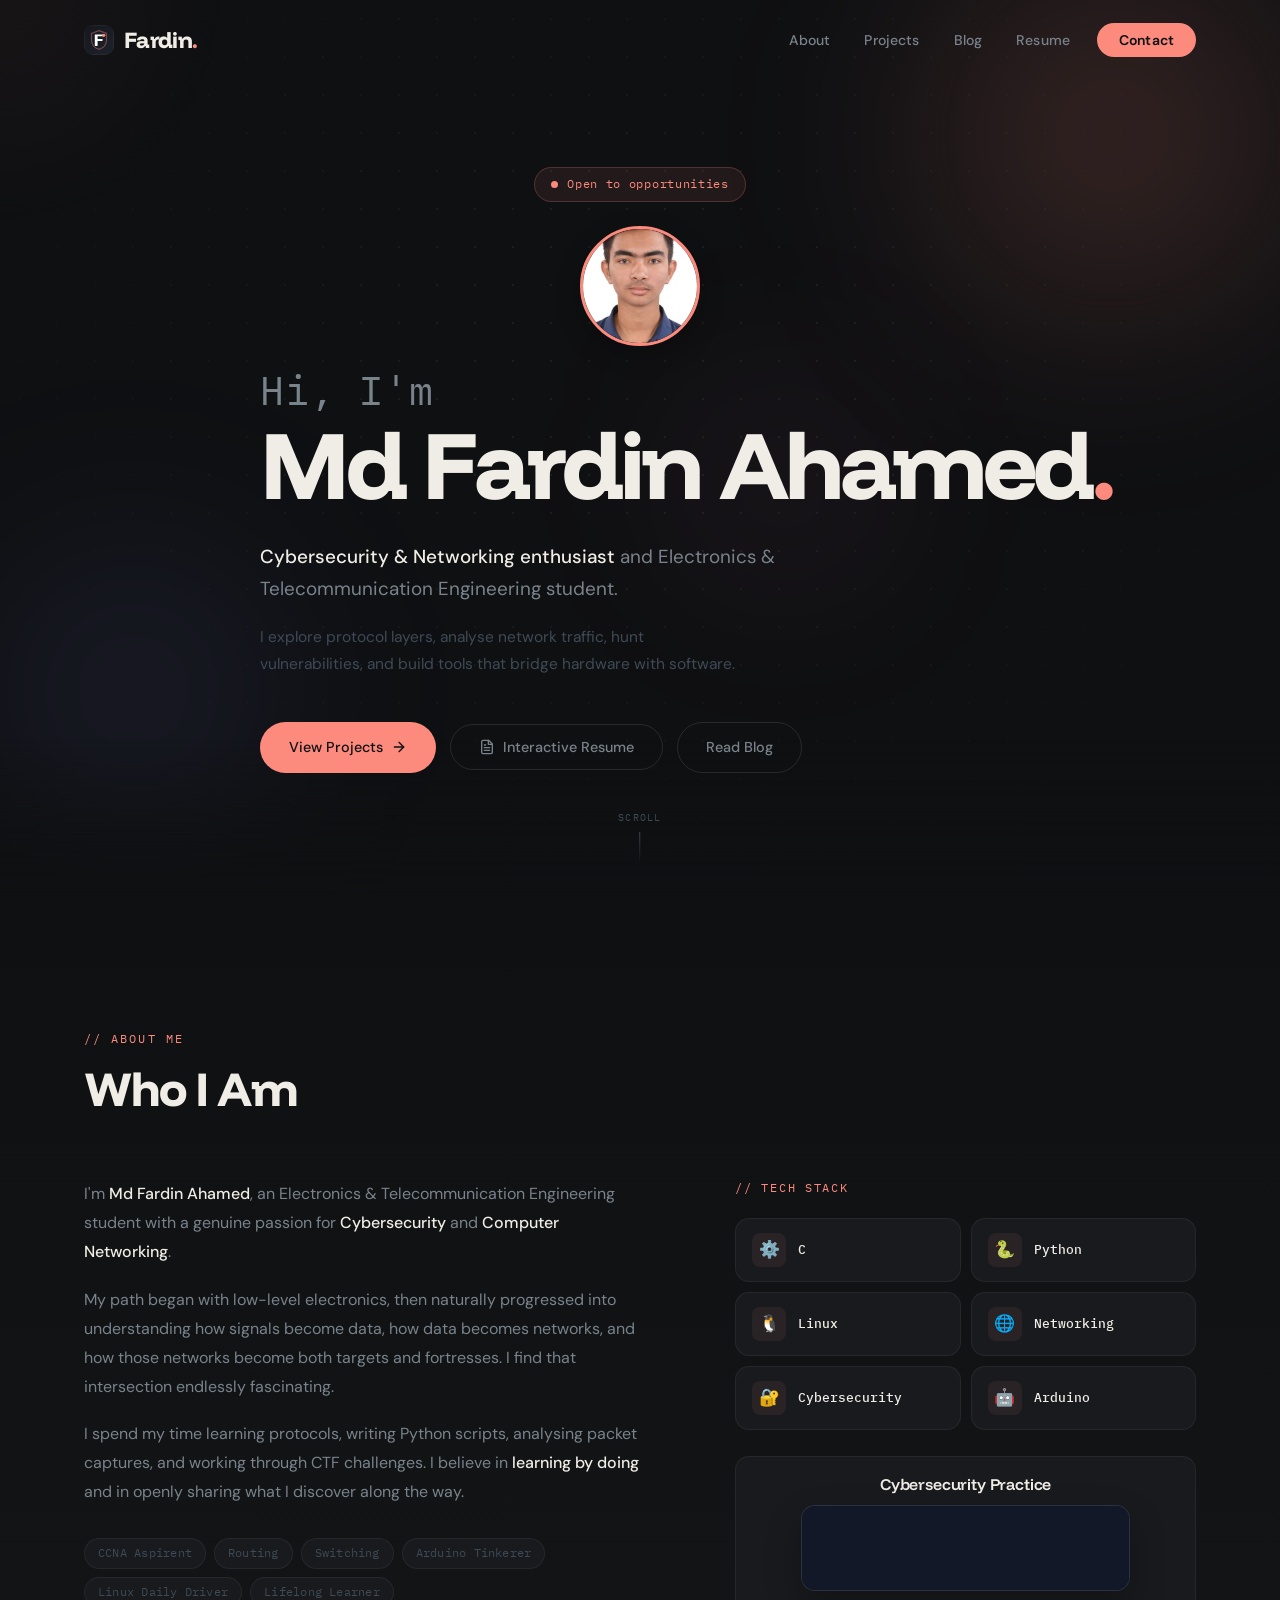
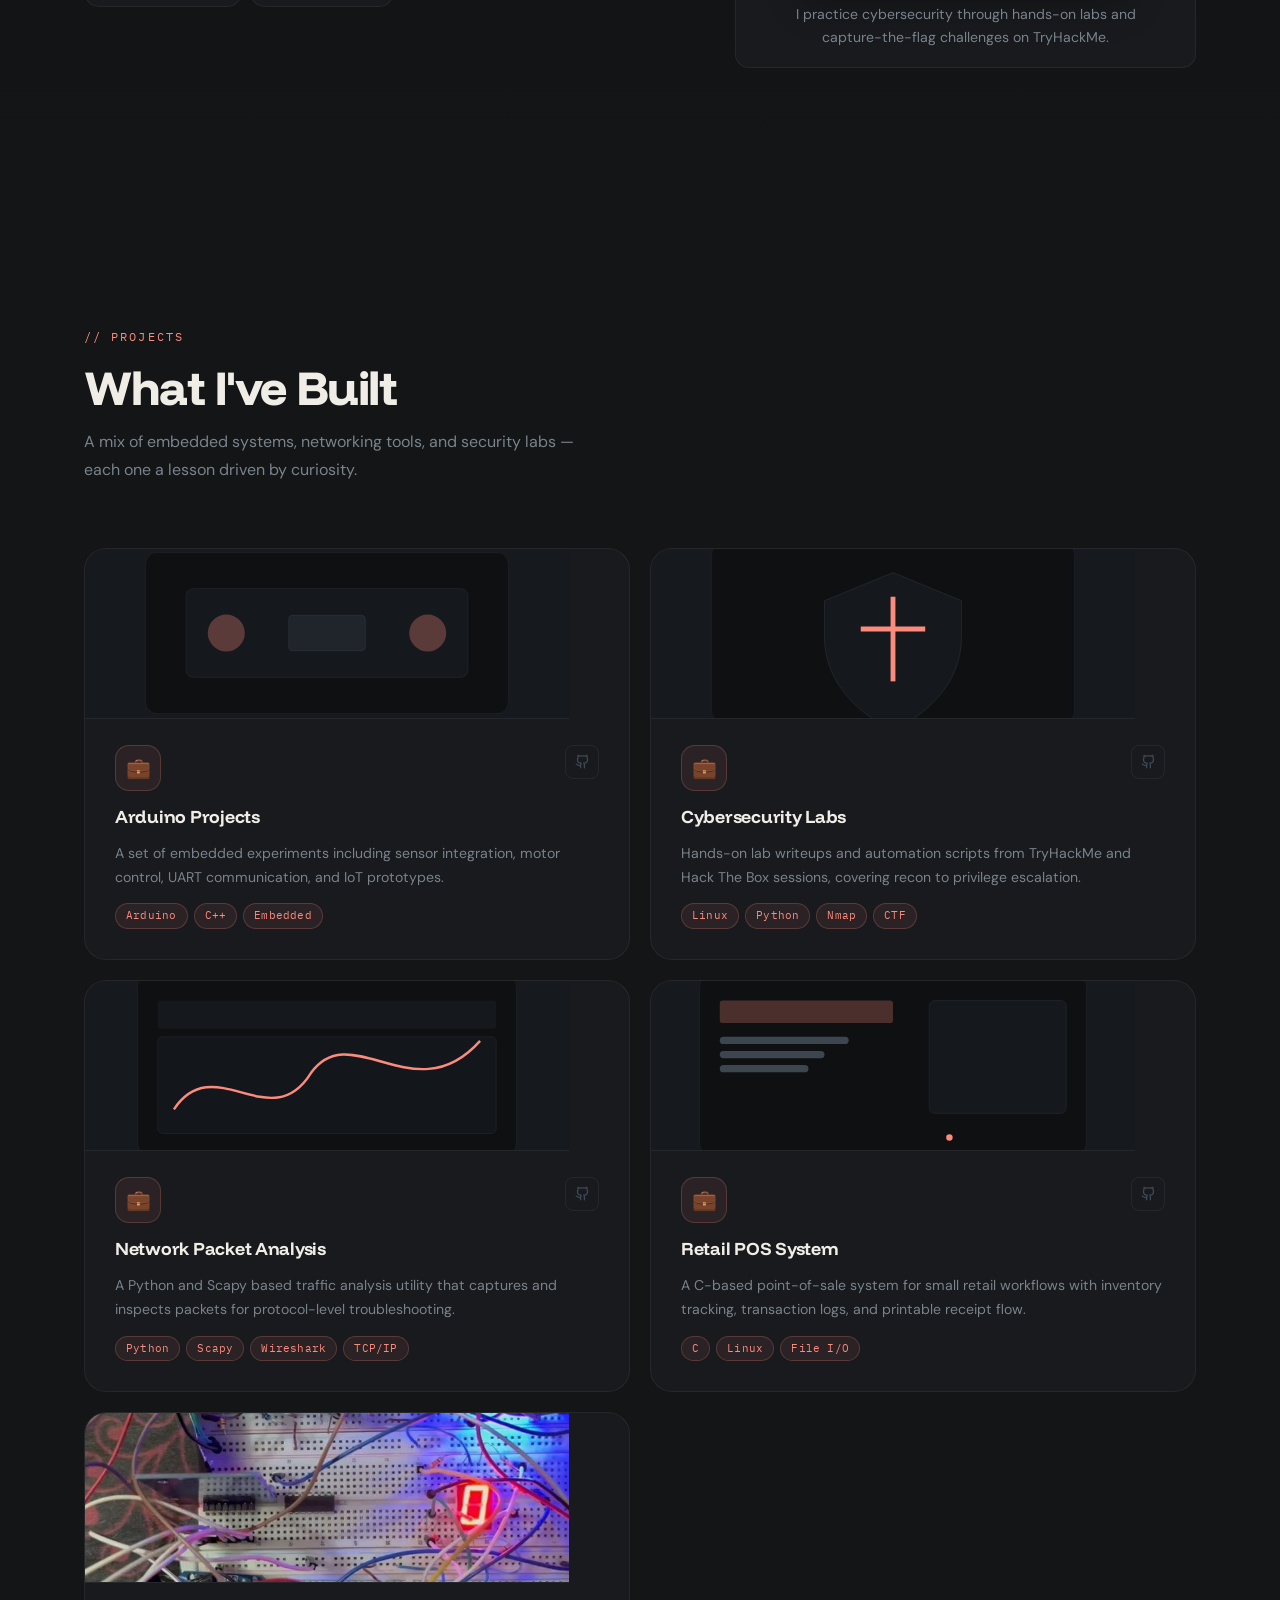
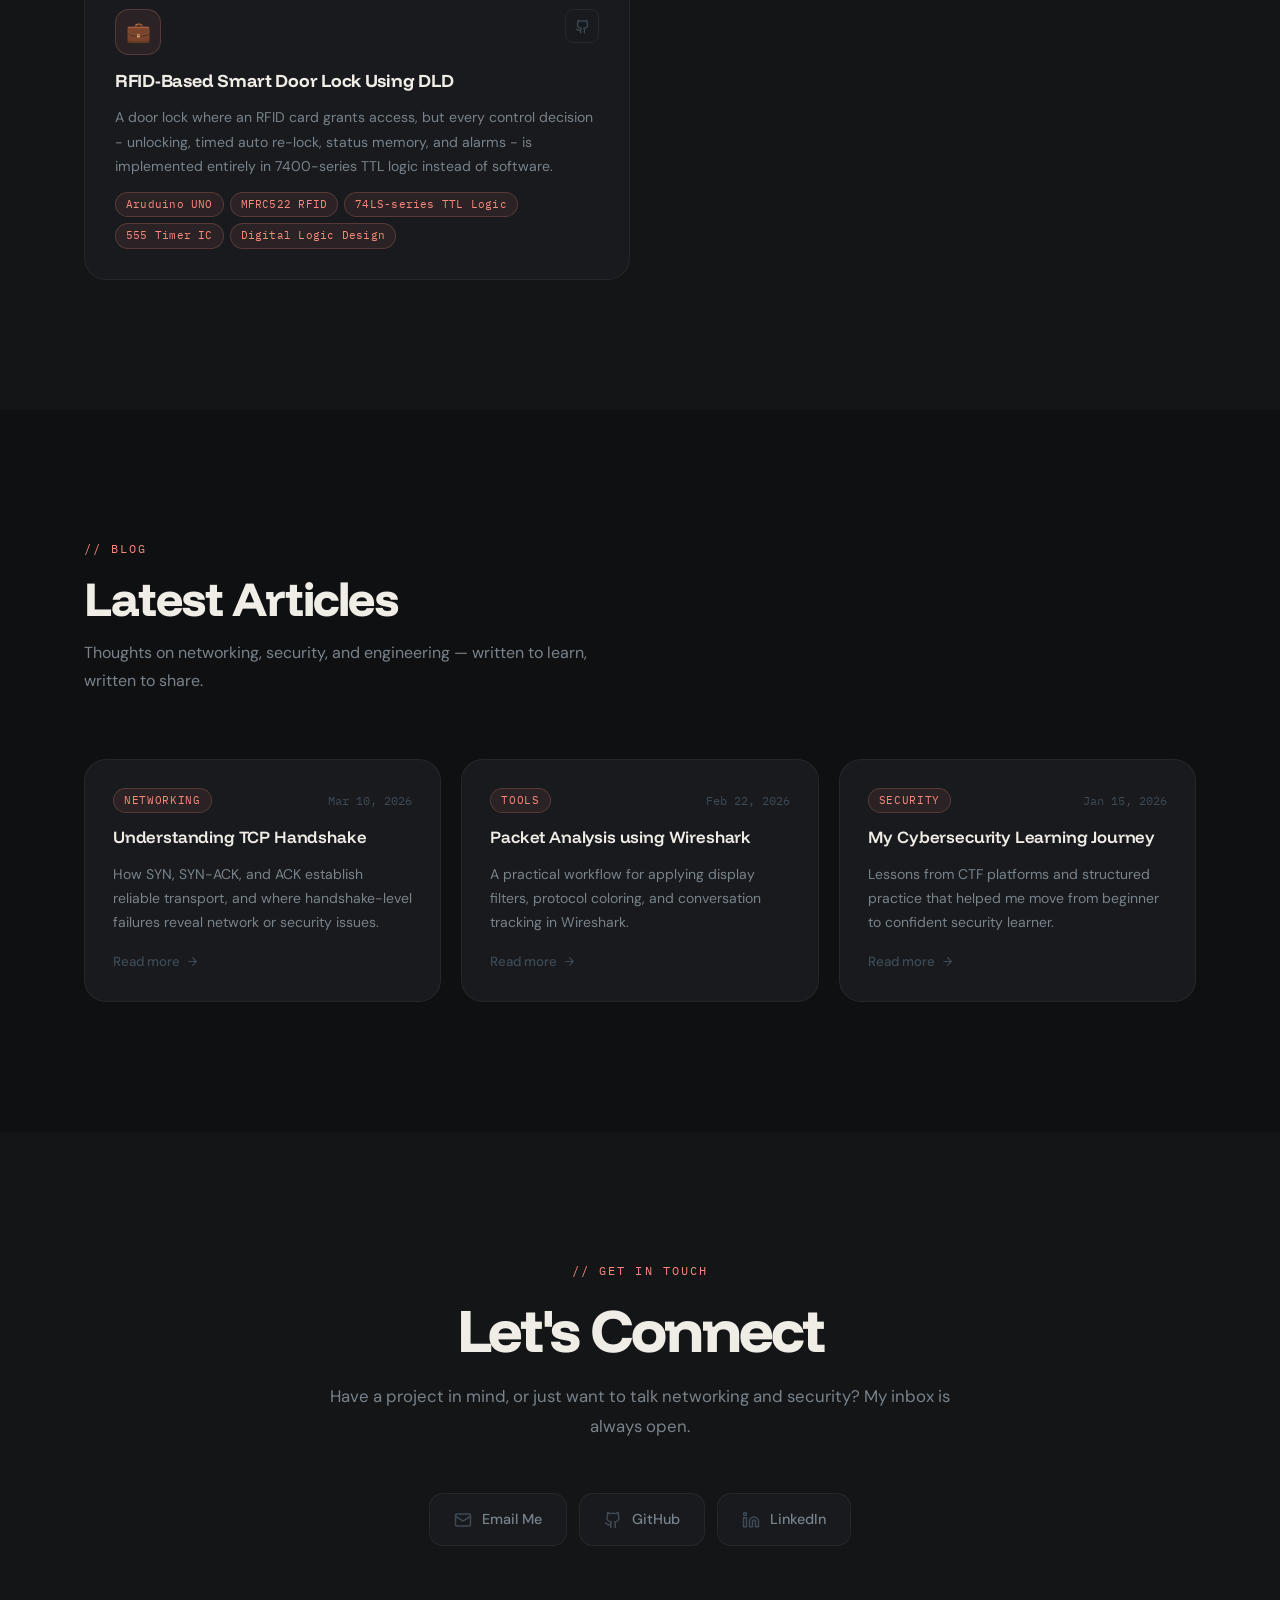
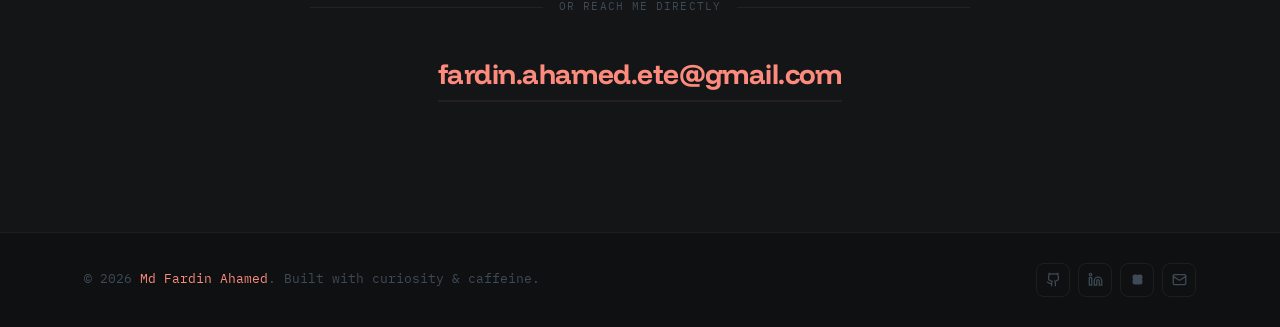
==== index.html @ e2a1d696 "fix: append CDN asset cache-busting query parameter to normalized project image URLs" ====
<!DOCTYPE html>
<html lang="en">
<head>
  <meta charset="UTF-8" />
  <meta name="viewport" content="width=device-width, initial-scale=1.0" />
  <meta name="description" content="Md Fardin Ahamed — Cybersecurity and Networking enthusiast, Electronics and Telecommunication Engineering student, and builder of practical security and networking projects." />
  <meta name="theme-color" content="#0f1012" />
  <meta name="robots" content="index,follow" />
  <meta name="googlebot" content="index,follow,max-image-preview:large,max-snippet:-1,max-video-preview:-1" />
  <meta name="author" content="Md Fardin Ahamed" />
  <meta name="keywords" content="Md Fardin Ahamed, cybersecurity portfolio, networking projects, packet analysis, Wireshark, CTF, electronics engineering" />
  <meta name="google-site-verification" content="REPLACE_WITH_YOUR_SEARCH_CONSOLE_VERIFICATION_TOKEN" />

  <!-- Open Graph -->
  <meta property="og:title"       content="Md Fardin Ahamed — Portfolio" />
  <meta property="og:description" content="Cybersecurity and Networking enthusiast sharing projects, writeups, and practical learning." />
  <meta property="og:type"        content="website" />
  <meta property="og:url"         content="https://fardinahamed.tech" />
  <meta property="og:image"       content="https://fardinahamed.tech/assets/images/og-cover.svg" />
  <meta property="og:site_name"   content="Md Fardin Ahamed Portfolio" />
  <meta property="og:locale"      content="en_US" />

  <meta name="twitter:card"        content="summary_large_image" />
  <meta name="twitter:title"       content="Md Fardin Ahamed — Portfolio" />
  <meta name="twitter:description" content="Cybersecurity and Networking enthusiast with hands-on projects and blogs." />
  <meta name="twitter:image"       content="https://fardinahamed.tech/assets/images/og-cover.svg" />

  <link rel="canonical" href="https://fardinahamed.tech/" />
  <link rel="alternate" hreflang="en" href="https://fardinahamed.tech/" />
  <link rel="alternate" hreflang="x-default" href="https://fardinahamed.tech/" />
  <link rel="sitemap" type="application/xml" href="/sitemap.xml" />

  <title>Md Fardin Ahamed — Portfolio</title>

  <!-- Favicon & Apple Touch Icon -->
  <link rel="icon" type="image/svg+xml" href="assets/icons/favicon.svg?v=20260815_v2" />
  <link rel="alternate icon" href="assets/icons/favicon.svg?v=20260815_v2" />
  <link rel="shortcut icon" href="assets/icons/favicon.svg?v=20260815_v2" />
  <link rel="apple-touch-icon" href="assets/icons/favicon.svg?v=20260815_v2" />

  <!-- Google Fonts -->
  <link rel="preconnect" href="https://fonts.googleapis.com" />
  <link rel="preconnect" href="https://fonts.gstatic.com" crossorigin />
  <link
    href="https://fonts.googleapis.com/css2?family=Funnel+Display:wght@300;400;500;600;700;800&family=DM+Sans:ital,opsz,wght@0,9..40,300;0,9..40,400;0,9..40,500;0,9..40,600;1,9..40,400&family=IBM+Plex+Mono:ital,wght@0,400;0,500;1,400&display=swap"
    rel="stylesheet"
  />

  <!-- Stylesheets -->
  <link rel="stylesheet" href="css/base.css?v=20260815_resume_cms_v5" />
  <link rel="stylesheet" href="css/layout.css?v=20260815_resume_cms_v5" />
  <link rel="stylesheet" href="css/components.css?v=20260815_resume_cms_v5" />

  <!-- Structured Data -->
  <script type="application/ld+json">
    {
      "@context": "https://schema.org",
      "@graph": [
        {
          "@type": "Person",
          "@id": "https://fardinahamed.tech/#person",
          "name": "Md Fardin Ahamed",
          "url": "https://fardinahamed.tech/",
          "image": "https://fardinahamed.tech/assets/images/profile.svg",
          "jobTitle": "Cybersecurity and Networking Enthusiast",
          "description": "Electronics and Telecommunication Engineering student focused on cybersecurity, networking, and practical labs.",
          "sameAs": [
            "https://github.com/fardin040",
            "https://linkedin.com/in/mdfardinahamed",
            "https://tryhackme.com/p/fardinahamed"
          ]
        },
        {
          "@type": "WebSite",
          "@id": "https://fardinahamed.tech/#website",
          "url": "https://fardinahamed.tech/",
          "name": "Md Fardin Ahamed Portfolio",
          "description": "Projects, writeups, and practical learning in cybersecurity and networking.",
          "publisher": {
            "@id": "https://fardinahamed.tech/#person"
          },
          "inLanguage": "en"
        },
        {
          "@type": "WebPage",
          "@id": "https://fardinahamed.tech/#webpage",
          "url": "https://fardinahamed.tech/",
          "name": "Md Fardin Ahamed — Portfolio",
          "isPartOf": {
            "@id": "https://fardinahamed.tech/#website"
          },
          "about": {
            "@id": "https://fardinahamed.tech/#person"
          },
          "dateModified": "2026-03-15"
        }
      ]
    }
  </script>
</head>

<body>

  <!-- Ambient cursor glow -->
  <div class="cursor-glow" aria-hidden="true"></div>

  <!-- ══════════════════════════════════════════
       NAVBAR
  ══════════════════════════════════════════ -->
  <nav class="navbar" aria-label="Main navigation">
    <div class="container">
      <div class="navbar__inner">

        <a href="#home" class="navbar__logo" aria-label="Md Fardin Ahamed Home">
          <svg class="navbar__logo-icon" width="28" height="28" viewBox="0 0 64 64" fill="none" xmlns="http://www.w3.org/2000/svg" aria-hidden="true">
            <rect width="64" height="64" rx="16" fill="url(#navBgGrad)"/>
            <rect x="0.75" y="0.75" width="62.5" height="62.5" rx="15.25" stroke="#ffffff" stroke-opacity="0.15"/>
            <path d="M 32 12 L 48 18 V 32 C 48 41.5 41.2 49.2 32 52 C 22.8 49.2 16 41.5 16 32 V 18 Z" fill="none" stroke="#fc8a7d" stroke-width="2.5" stroke-opacity="0.4"/>
            <path d="M 23 20 H 42 C 43.1 20 44 20.9 44 22 C 44 23.1 43.1 24 42 24 H 29 V 30 H 38 C 39.1 30 40 30.9 40 32 C 40 33.1 39.1 34 38 34 H 29 V 43 C 29 44.1 28.1 45 27 45 H 25 C 23.9 45 23 44.1 23 43 V 20 Z" fill="#ffffff"/>
            <circle cx="42" cy="22" r="3.5" fill="#fc8a7d"/>
            <defs>
              <linearGradient id="navBgGrad" x1="0%" y1="0%" x2="100%" y2="100%">
                <stop offset="0%" stop-color="#14171d"/>
                <stop offset="100%" stop-color="#1e222b"/>
              </linearGradient>
            </defs>
          </svg>
          <span class="navbar__logo-text">Fardin<span class="navbar__logo-dot">.</span></span>
        </a>

        <ul class="navbar__menu" id="nav-menu" role="list">
          <li><a href="#about"    class="navbar__link">About</a></li>
          <li><a href="#projects" class="navbar__link">Projects</a></li>
          <li><a href="#blog"     class="navbar__link">Blog</a></li>
          <li>
            <a
              href="/assets/resume/Md_Fardin_Ahamed_Resume.pdf"
              data-action="open-resume"
              class="navbar__link"
            >Resume</a>
          </li>
          <li><a href="#contact"  class="navbar__cta">Contact</a></li>
        </ul>

        <button
          class="navbar__hamburger"
          aria-controls="nav-menu"
          aria-expanded="false"
          aria-label="Toggle navigation"
        >
          <span></span>
          <span></span>
          <span></span>
        </button>

      </div>
    </div>
  </nav>


  <!-- ══════════════════════════════════════════
       HERO
  ══════════════════════════════════════════ -->
  <section id="home" class="hero">

    <!-- Background layers -->
    <div class="hero__grid-bg" aria-hidden="true"></div>
    <div class="hero__blobs" aria-hidden="true">
      <div class="hero__blob hero__blob--1"></div>
      <div class="hero__blob hero__blob--2"></div>
      <div class="hero__blob hero__blob--3"></div>
    </div>

    <div class="container">
      <div class="hero__content">

        <!-- Status badge -->
        <div class="hero__badge reveal">
          <div class="hero__badge-dot"></div>
          <span class="hero__badge-text">Open to opportunities</span>
        </div>

        <div class="hero__avatar reveal reveal-delay-1">
          <img
            src="/assets/images/profile.svg?v=20260315"
            alt="Md Fardin Ahamed"
            id="profile-avatar"
            data-fallback-src="/assets/images/profile.svg?v=20260315"
            data-fallback-alt="Md Fardin Ahamed"
            class="hero__avatar-img"
            loading="eager"
          />
        </div>

        <!-- Heading -->
        <h1 class="hero__title reveal reveal-delay-2">
          <span class="hero__title-greeting">Hi, I'm</span>
          <span class="hero__title-name">
            Md&nbsp;Fardin&nbsp;Ahamed<span class="hero__title-dot">.</span>
          </span>
        </h1>

        <!-- Subtitle -->
        <p class="hero__subtitle reveal reveal-delay-2">
          <strong>Cybersecurity &amp; Networking enthusiast</strong> and
          Electronics &amp; Telecommunication Engineering student.
        </p>

        <!-- Description -->
        <p class="hero__desc reveal reveal-delay-3">
          I explore protocol layers, analyse network traffic, hunt
          vulnerabilities, and build tools that bridge hardware with software.
        </p>

        <!-- CTAs -->
        <div class="hero__actions reveal reveal-delay-4">
          <a href="#projects" class="btn btn--primary">
            View Projects
            <svg xmlns="http://www.w3.org/2000/svg" width="16" height="16" viewBox="0 0 24 24"
                 fill="none" stroke="currentColor" stroke-width="2"
                 stroke-linecap="round" stroke-linejoin="round" aria-hidden="true">
              <path d="M5 12h14"/><path d="m12 5 7 7-7 7"/>
            </svg>
          </a>
          <button
            id="open-resume-btn"
            data-action="open-resume"
            class="btn btn--outline"
            aria-haspopup="dialog"
            aria-controls="resume-modal"
          >
            <svg xmlns="http://www.w3.org/2000/svg" width="16" height="16" viewBox="0 0 24 24"
                 fill="none" stroke="currentColor" stroke-width="2"
                 stroke-linecap="round" stroke-linejoin="round" aria-hidden="true">
              <path d="M14.5 2H6a2 2 0 0 0-2 2v16a2 2 0 0 0 2 2h12a2 2 0 0 0 2-2V7.5L14.5 2z"/>
              <polyline points="14 2 14 8 20 8"/>
              <line x1="16" y1="13" x2="8" y2="13"/>
              <line x1="16" y1="17" x2="8" y2="17"/>
              <line x1="10" y1="9" x2="8" y2="9"/>
            </svg>
            Interactive Resume
          </button>
          <a href="#blog" class="btn btn--outline">Read Blog</a>
        </div>

      </div>
    </div>

    <!-- Scroll indicator -->
    <div class="hero__scroll" aria-hidden="true">
      <span class="hero__scroll-text">scroll</span>
      <div class="hero__scroll-line"></div>
    </div>

  </section>


  <!-- ══════════════════════════════════════════
       ABOUT
  ══════════════════════════════════════════ -->
  <section id="about">
    <div class="container">

      <div class="section-header reveal">
        <span class="section-label">// about me</span>
        <h2 id="about-title" class="section-title">Who I Am</h2>
      </div>

      <div class="about__grid">

        <!-- Biography -->
        <div class="about__bio reveal--left">
          <div id="about-bio-text">
            <p>
              I'm <span class="about__highlight">Md Fardin Ahamed</span>, an
              Electronics &amp; Telecommunication Engineering student with a genuine passion
              for <span class="about__highlight">Cybersecurity</span> and
              <span class="about__highlight">Computer Networking</span>.
            </p>
            <p>
              My path began with low&#8209;level electronics, then naturally
              progressed into understanding how signals become data, how data
              becomes networks, and how those networks become both targets and
              fortresses. I find that intersection endlessly fascinating.
            </p>
            <p>
              I spend my time learning protocols, writing Python scripts, analysing
              packet captures, and working through CTF challenges. I believe in
              <span class="about__highlight">learning by doing</span> and in
              openly sharing what I discover along the way.
            </p>
          </div>

          <div id="about-tags" class="about__tags">
            <span class="tag">CTF Player</span>
            <span class="tag">Open Source</span>
            <span class="tag">Packet Analysis</span>
            <span class="tag">Arduino Tinkerer</span>
            <span class="tag">Linux Daily Driver</span>
            <span class="tag">Lifelong Learner</span>
          </div>
        </div>

        <!-- Skills -->
        <div class="about__skills reveal--right">
          <span class="about__skills-label">// tech stack</span>
          <div class="about__skills-grid">

            <div class="skill-item">
              <div class="skill-item__icon" aria-hidden="true">⚙️</div>
              <span class="skill-item__name">C</span>
            </div>

            <div class="skill-item">
              <div class="skill-item__icon" aria-hidden="true">🐍</div>
              <span class="skill-item__name">Python</span>
            </div>

            <div class="skill-item">
              <div class="skill-item__icon" aria-hidden="true">🐧</div>
              <span class="skill-item__name">Linux</span>
            </div>

            <div class="skill-item">
              <div class="skill-item__icon" aria-hidden="true">🌐</div>
              <span class="skill-item__name">Networking</span>
            </div>

            <div class="skill-item">
              <div class="skill-item__icon" aria-hidden="true">🔐</div>
              <span class="skill-item__name">Cybersecurity</span>
            </div>

            <div class="skill-item">
              <div class="skill-item__icon" aria-hidden="true">🤖</div>
              <span class="skill-item__name">Arduino</span>
            </div>

          </div>

          <div class="about__practice">
            <h3 class="about__practice-title">Cybersecurity Practice</h3>
            <div class="about__practice-badge-shell">
              <iframe
                class="about__practice-badge-frame"
                src="https://tryhackme.com/api/v2/badges/public-profile?userPublicId=4145303"
                title="TryHackMe badge for Md Fardin Ahamed"
                loading="lazy"
                scrolling="no"
                referrerpolicy="strict-origin-when-cross-origin"
              ></iframe>
            </div>
            <p class="about__practice-caption">
              I practice cybersecurity through hands-on labs and capture-the-flag challenges on TryHackMe.
            </p>
          </div>
        </div>

      </div>
    </div>
  </section>


  <!-- ══════════════════════════════════════════
       PROJECTS
  ══════════════════════════════════════════ -->
  <section id="projects">
    <div class="container">

      <div class="section-header reveal">
        <span class="section-label">// projects</span>
        <h2 class="section-title">What I've Built</h2>
        <p class="section-description">
          A mix of embedded systems, networking tools, and security labs —
          each one a lesson driven by curiosity.
        </p>
      </div>

      <div class="projects__grid" id="projects-grid" aria-live="polite"></div>
    </div>
  </section>


  <!-- ══════════════════════════════════════════
       BLOG
  ══════════════════════════════════════════ -->
  <section id="blog">
    <div class="container">

      <div class="section-header reveal">
        <span class="section-label">// blog</span>
        <h2 class="section-title">Latest Articles</h2>
        <p class="section-description">
          Thoughts on networking, security, and engineering — written to learn,
          written to share.
        </p>
      </div>

      <div class="blog__grid" id="blog-grid" aria-live="polite"></div>
    </div>
  </section>


  <!-- ══════════════════════════════════════════
       CONTACT
  ══════════════════════════════════════════ -->
  <section id="contact">
    <div class="container">

      <div class="contact__wrapper reveal">

        <span class="contact__eyebrow">// get in touch</span>
        <h2 class="contact__title">Let's Connect</h2>
        <p class="contact__subtitle">
          Have a project in mind, or just want to talk networking and
          security? My inbox is always open.
        </p>

        <div class="contact__links">

          <!-- Email -->
          <a href="mailto:fardin.ahamed.ete@gmail.com" class="contact__link">
            <svg xmlns="http://www.w3.org/2000/svg" width="18" height="18" viewBox="0 0 24 24"
                 fill="none" stroke="currentColor" stroke-width="2"
                 stroke-linecap="round" stroke-linejoin="round" aria-hidden="true">
              <rect width="20" height="16" x="2" y="4" rx="2"/>
              <path d="m22 7-8.97 5.7a1.94 1.94 0 0 1-2.06 0L2 7"/>
            </svg>
            Email Me
          </a>

          <!-- GitHub -->
          <a
            href="https://github.com/fardin040"
            target="_blank"
            rel="noopener noreferrer"
            class="contact__link"
          >
            <svg xmlns="http://www.w3.org/2000/svg" width="18" height="18" viewBox="0 0 24 24"
                 fill="none" stroke="currentColor" stroke-width="2"
                 stroke-linecap="round" stroke-linejoin="round" aria-hidden="true">
              <path d="M15 22v-4a4.8 4.8 0 0 0-1-3.5c3 0 6-2 6-5.5.08-1.25-.27-2.48-1-3.5.28-1.15.28-2.35 0-3.5 0 0-1 0-3 1.5-2.64-.5-5.36-.5-8 0C6 2 5 2 5 2c-.3 1.15-.3 2.35 0 3.5A5.403 5.403 0 0 0 4 9c0 3.5 3 5.5 6 5.5-.39.49-.68 1.05-.85 1.65-.17.6-.22 1.23-.15 1.85v4"/>
              <path d="M9 18c-4.51 2-5-2-7-2"/>
            </svg>
            GitHub
          </a>

          <!-- LinkedIn -->
          <a
            href="https://linkedin.com/in/mdfardinahamed"
            target="_blank"
            rel="noopener noreferrer"
            class="contact__link"
          >
            <svg xmlns="http://www.w3.org/2000/svg" width="18" height="18" viewBox="0 0 24 24"
                 fill="none" stroke="currentColor" stroke-width="2"
                 stroke-linecap="round" stroke-linejoin="round" aria-hidden="true">
              <path d="M16 8a6 6 0 0 1 6 6v7h-4v-7a2 2 0 0 0-2-2 2 2 0 0 0-2 2v7h-4v-7a6 6 0 0 1 6-6z"/>
              <rect width="4" height="12" x="2" y="9"/>
              <circle cx="4" cy="4" r="2"/>
            </svg>
            LinkedIn
          </a>

        </div>

        <div class="contact__divider">
          <span class="contact__divider-text">or reach me directly</span>
        </div>

        <a href="mailto:fardin.ahamed.ete@gmail.com" class="contact__email">
          fardin.ahamed.ete@gmail.com
        </a>

      </div>
    </div>
  </section>


  <!-- ══════════════════════════════════════════
       FOOTER
  ══════════════════════════════════════════ -->
  <footer class="footer">
    <div class="container">
      <div class="footer__inner">

        <p class="footer__copy">
          &copy;&nbsp;<span id="year"></span>&nbsp;<em>Md Fardin Ahamed</em>.
          Built with curiosity &amp; caffeine.
        </p>

        <nav class="footer__social" aria-label="Social links">
          <a
            href="https://github.com/fardin040"
            target="_blank"
            rel="noopener noreferrer"
            class="footer__social-link"
            aria-label="GitHub"
          >
            <svg xmlns="http://www.w3.org/2000/svg" width="15" height="15" viewBox="0 0 24 24"
                 fill="none" stroke="currentColor" stroke-width="2"
                 stroke-linecap="round" stroke-linejoin="round" aria-hidden="true">
              <path d="M15 22v-4a4.8 4.8 0 0 0-1-3.5c3 0 6-2 6-5.5.08-1.25-.27-2.48-1-3.5.28-1.15.28-2.35 0-3.5 0 0-1 0-3 1.5-2.64-.5-5.36-.5-8 0C6 2 5 2 5 2c-.3 1.15-.3 2.35 0 3.5A5.403 5.403 0 0 0 4 9c0 3.5 3 5.5 6 5.5-.39.49-.68 1.05-.85 1.65-.17.6-.22 1.23-.15 1.85v4"/>
              <path d="M9 18c-4.51 2-5-2-7-2"/>
            </svg>
          </a>

          <a
            href="https://linkedin.com/in/mdfardinahamed"
            target="_blank"
            rel="noopener noreferrer"
            class="footer__social-link"
            aria-label="LinkedIn"
          >
            <svg xmlns="http://www.w3.org/2000/svg" width="15" height="15" viewBox="0 0 24 24"
                 fill="none" stroke="currentColor" stroke-width="2"
                 stroke-linecap="round" stroke-linejoin="round" aria-hidden="true">
              <path d="M16 8a6 6 0 0 1 6 6v7h-4v-7a2 2 0 0 0-2-2 2 2 0 0 0-2 2v7h-4v-7a6 6 0 0 1 6-6z"/>
              <rect width="4" height="12" x="2" y="9"/>
              <circle cx="4" cy="4" r="2"/>
            </svg>
          </a>

          <a
            href="https://tryhackme.com/p/fardinahamed"
            target="_blank"
            rel="noopener noreferrer"
            class="footer__social-link"
            aria-label="TryHackMe"
          >
            <svg xmlns="http://www.w3.org/2000/svg" width="15" height="15" viewBox="0 0 24 24" aria-hidden="true">
              <path fill="currentColor" d="M7.5 4A3.5 3.5 0 0 0 4 7.5v2A3.5 3.5 0 0 0 7.5 13h2A3.5 3.5 0 0 0 13 9.5v-2A3.5 3.5 0 0 0 9.5 4h-2Zm7 0A3.5 3.5 0 0 0 11 7.5v2a3.5 3.5 0 0 0 3.5 3.5h2A3.5 3.5 0 0 0 20 9.5v-2A3.5 3.5 0 0 0 16.5 4h-2ZM7.5 11A3.5 3.5 0 0 0 4 14.5v2A3.5 3.5 0 0 0 7.5 20h9a3.5 3.5 0 0 0 3.5-3.5v-2A3.5 3.5 0 0 0 16.5 11h-9Z"/>
            </svg>
          </a>

          <a
            href="mailto:fardin.ahamed.ete@gmail.com"
            class="footer__social-link"
            aria-label="Email"
          >
            <svg xmlns="http://www.w3.org/2000/svg" width="15" height="15" viewBox="0 0 24 24"
                 fill="none" stroke="currentColor" stroke-width="2"
                 stroke-linecap="round" stroke-linejoin="round" aria-hidden="true">
              <rect width="20" height="16" x="2" y="4" rx="2"/>
              <path d="m22 7-8.97 5.7a1.94 1.94 0 0 1-2.06 0L2 7"/>
            </svg>
          </a>
        </nav>

      </div>
    </div>
  <!-- ══════════════════════════════════════════
       INTERACTIVE RESUME MODAL
  ══════════════════════════════════════════ -->
  <div id="resume-modal" class="resume-modal" role="dialog" aria-modal="true" aria-labelledby="resume-modal-title" aria-hidden="true">
    <div class="resume-modal__overlay" id="resume-modal-overlay"></div>
    <div class="resume-modal__card">
      
      <!-- Modal Header -->
      <div class="resume-modal__header">
        <div class="resume-modal__title-group">
          <div class="resume-modal__icon" aria-hidden="true">
            <svg width="20" height="20" viewBox="0 0 24 24" fill="none" stroke="currentColor" stroke-width="2" stroke-linecap="round" stroke-linejoin="round">
              <path d="M14.5 2H6a2 2 0 0 0-2 2v16a2 2 0 0 0 2 2h12a2 2 0 0 0 2-2V7.5L14.5 2z"/>
              <polyline points="14 2 14 8 20 8"/>
            </svg>
          </div>
          <div>
            <h2 id="resume-modal-title" class="resume-modal__title">Md Fardin Ahamed — Resume</h2>
            <span class="resume-modal__subtitle">Cybersecurity &amp; Networking | ETE Student</span>
          </div>
        </div>

        <div class="resume-modal__actions">
          <div class="resume-modal__tabs" role="tablist">
            <button class="resume-modal__tab active" id="tab-interactive" role="tab" aria-selected="true" data-target="view-interactive">Interactive</button>
            <button class="resume-modal__tab" id="tab-pdf" role="tab" aria-selected="false" data-target="view-pdf">PDF Document</button>
          </div>

          <a href="/assets/resume/Md_Fardin_Ahamed_Resume.pdf" download="Md_Fardin_Ahamed_Resume.pdf" class="btn btn--primary btn--sm" target="_blank" rel="noopener noreferrer">
            <svg width="14" height="14" viewBox="0 0 24 24" fill="none" stroke="currentColor" stroke-width="2" stroke-linecap="round" stroke-linejoin="round" aria-hidden="true">
              <path d="M21 15v4a2 2 0 0 1-2 2H5a2 2 0 0 1-2-2v-4"/>
              <polyline points="7 10 12 15 17 10"/>
              <line x1="12" y1="15" x2="12" y2="3"/>
            </svg>
            Download PDF
          </a>

          <button class="resume-modal__close" id="close-resume-btn" aria-label="Close resume modal">
            <svg width="18" height="18" viewBox="0 0 24 24" fill="none" stroke="currentColor" stroke-width="2" stroke-linecap="round" stroke-linejoin="round" aria-hidden="true">
              <line x1="18" y1="6" x2="6" y2="18"/>
              <line x1="6" y1="6" x2="18" y2="18"/>
            </svg>
          </button>
        </div>
      </div>

      <!-- Modal Content Body -->
      <div class="resume-modal__body">
        
        <!-- View 1: Interactive Structured Web Resume -->
        <div id="view-interactive" class="resume-view active" role="tabpanel">
          <div class="resume-grid">
            
            <aside class="resume-sidebar">
              <div class="resume-sidebar__section">
                <h3 class="resume-section-title">Contact &amp; Links</h3>
                <ul class="resume-contact-list" id="resume-cms-contact">
                  <li>
                    <svg width="14" height="14" viewBox="0 0 24 24" fill="none" stroke="currentColor" stroke-width="2" aria-hidden="true"><path d="M22 16.92v3a2 2 0 0 1-2.18 2 19.79 19.79 0 0 1-8.63-3.07 19.5 19.5 0 0 1-6-6 19.79 19.79 0 0 1-3.07-8.67A2 2 0 0 1 4.11 2h3a2 2 0 0 1 2 1.72 12.84 12.84 0 0 0 .7 2.81 2 2 0 0 1-.45 2.11L8.09 9.91a16 16 0 0 0 6 6l1.27-1.27a2 2 0 0 1 2.11-.45 12.84 12.84 0 0 0 2.81.7A2 2 0 0 1 22 16.92z"/></svg>
                    +880 1782-998818
                  </li>
                  <li>
                    <svg width="14" height="14" viewBox="0 0 24 24" fill="none" stroke="currentColor" stroke-width="2" aria-hidden="true"><path d="M4 4h16c1.1 0 2 .9 2 2v12c0 1.1-.9 2-2 2H4c-1.1 0-2-.9-2-2V6c0-1.1.9-2 2-2z"/><polyline points="22,6 12,13 2,6"/></svg>
                    fardin.ahamed.ete@gmail.com
                  </li>
                  <li>
                    <svg width="14" height="14" viewBox="0 0 24 24" fill="none" stroke="currentColor" stroke-width="2" aria-hidden="true"><path d="M20 10c0 6-8 12-8 12s-8-6-8-12a8 8 0 0 1 16 0z"/><circle cx="12" cy="10" r="3"/></svg>
                    Chittagong, Bangladesh
                  </li>
                  <li>
                    <svg width="14" height="14" viewBox="0 0 24 24" fill="none" stroke="currentColor" stroke-width="2" aria-hidden="true"><circle cx="12" cy="12" r="10"/><path d="M12 2a14.5 14.5 0 0 0 0 20 14.5 14.5 0 0 0 0-20"/><path d="M2 12h20"/></svg>
                    <a href="https://fardinahamed.tech" target="_blank" rel="noopener noreferrer">fardinahamed.tech</a>
                  </li>
                </ul>
              </div>

              <div class="resume-sidebar__section">
                <h3 class="resume-section-title">Core Competencies</h3>
                <div class="resume-skill-pills" id="resume-cms-skills">
                  <span>Packet Inspection</span>
                  <span>Wireshark &amp; Nmap</span>
                  <span>Linux SysAdmin</span>
                  <span>Penetration Testing</span>
                  <span>TCP/IP Stack</span>
                  <span>Python Automation</span>
                  <span>Arduino / C++</span>
                  <span>Git &amp; CI/CD</span>
                </div>
              </div>

              <div class="resume-sidebar__section">
                <h3 class="resume-section-title">Languages</h3>
                <p class="resume-desc" id="resume-cms-languages">Bengali (Native), English (Professional)</p>
              </div>
            </aside>

            <main class="resume-main">
              
              <section class="resume-block">
                <h3 class="resume-block-title">Professional Summary</h3>
                <p class="resume-paragraph" id="resume-cms-summary">
                  Electronics &amp; Telecommunication Engineering (ETE) student specializing in Cybersecurity, Computer Networks, and Hardware-Software Systems. Experienced in network traffic inspection, protocol security analysis, vulnerability testing labs, and IoT hardware prototyping.
                </p>
              </section>

              <section class="resume-block">
                <h3 class="resume-block-title">Education</h3>
                <div id="resume-cms-education">
                  <div class="resume-item">
                    <div class="resume-item__head">
                      <h4>B.Sc. in Electronics &amp; Telecommunication Engineering</h4>
                      <span class="resume-date">2022 — Present</span>
                    </div>
                    <p class="resume-org">Chittagong University of Engineering &amp; Technology (CUET)</p>
                    <p class="resume-desc">Key Coursework: Computer Communications &amp; Networks, Digital Signals, Microcontrollers &amp; Embedded Systems, Network Security.</p>
                  </div>
                </div>
              </section>

              <section class="resume-block">
                <h3 class="resume-block-title">Featured Projects &amp; Security Labs</h3>
                <div id="resume-cms-experience">
                  <div class="resume-item">
                    <div class="resume-item__head">
                      <h4>Network Packet Analysis &amp; Traffic Inspection Lab</h4>
                      <span class="resume-tag">Networking</span>
                    </div>
                    <p class="resume-desc">Deep-dive packet capture using Wireshark to analyze TCP 3-way handshakes, DNS queries, and HTTP/HTTPS headers for protocol security audits.</p>
                  </div>

                  <div class="resume-item">
                    <div class="resume-item__head">
                      <h4>Cybersecurity Vulnerability &amp; Reconnaissance Labs</h4>
                      <span class="resume-tag">Security</span>
                    </div>
                    <p class="resume-desc">Practical threat modeling, port scanning via Nmap, CTF challenges, and TryHackMe security writeups focused on web and network defense.</p>
                  </div>

                  <div class="resume-item">
                    <div class="resume-item__head">
                      <h4>Embedded Microcontroller Systems</h4>
                      <span class="resume-tag">Hardware / IoT</span>
                    </div>
                    <p class="resume-desc">Engineered sensor systems using Arduino C++, UART/SPI communications, and real-time hardware telemetry monitors.</p>
                  </div>
                </div>
              </section>

            </main>

          </div>
        </div>

        <!-- View 2: Native PDF Viewer -->
        <div id="view-pdf" class="resume-view" role="tabpanel">
          <iframe src="/assets/resume/Md_Fardin_Ahamed_Resume.pdf#toolbar=1&amp;navpanes=0" class="resume-pdf-frame" title="Md Fardin Ahamed PDF Resume"></iframe>
        </div>

      </div>

    </div>
  </div>

  <!-- Scripts -->
  <script>
    window.CMS_CONTENT_SOURCE = {
      owner: 'fardin040',
      repo: 'fardinahamed.tech',
      branch: 'main'
    };
  </script>
  <script src="js/main.js?v=20260815_v12"></script>

</body>
</html>
---- css/base.css ----
/* ===============================================================
   BASE STYLES — CSS Variables, Reset, Typography
   =============================================================== */

/* ---- Design Tokens ---- */
:root {
  /* Backgrounds */
  --bg-primary:       #0f1012;
  --bg-secondary:     #131517;
  --bg-card:          #181a1d;
  --bg-card-hover:    #1d1f23;

  /* Accent */
  --accent:           #fc8a7d;
  --accent-dim:       rgba(252, 138, 125, 0.08);
  --accent-glow:      rgba(252, 138, 125, 0.18);
  --accent-border:    rgba(252, 138, 125, 0.22);

  /* Text */
  --text-primary:     #f0ece6;
  --text-secondary:   #79838c;
  --text-muted:       #3e4a56;

  /* Borders */
  --border:           rgba(255, 255, 255, 0.06);
  --border-hover:     rgba(255, 255, 255, 0.11);

  /* Typography */
  --font-heading:     'Funnel Display', sans-serif;
  --font-body:        'DM Sans', sans-serif;
  --font-mono:        'IBM Plex Mono', monospace;

  /* Spacing */
  --section-py:       130px;
  --container-px:     24px;

  /* Transitions */
  --ease-fast:        0.18s ease;
  --ease-med:         0.32s ease;
  --ease-slow:        0.6s cubic-bezier(0.16, 1, 0.3, 1);

  /* Radii */
  --r-sm:   8px;
  --r-md:   14px;
  --r-lg:   22px;
  --r-full: 9999px;
}

/* ---- Reset ---- */
*,
*::before,
*::after {
  margin: 0;
  padding: 0;
  box-sizing: border-box;
}

html {
  scroll-behavior: smooth;
  overflow-x: hidden;
}

body {
  font-family: var(--font-body);
  background-color: var(--bg-primary);
  color: var(--text-primary);
  line-height: 1.6;
  overflow-x: hidden;
  -webkit-font-smoothing: antialiased;
  -moz-osx-font-smoothing: grayscale;
}

/* ---- Base Typography ---- */
h1, h2, h3, h4, h5, h6 {
  font-family: var(--font-heading);
  color: var(--text-primary);
  line-height: 1.15;
  font-weight: 700;
}

p {
  color: var(--text-secondary);
  line-height: 1.75;
}

a {
  color: inherit;
  text-decoration: none;
  transition: color var(--ease-fast);
}

img, svg { display: block; }
img { max-width: 100%; }

ul, ol { list-style: none; }

button {
  font-family: var(--font-body);
  cursor: pointer;
  border: none;
  background: none;
}

code, pre, kbd, samp {
  font-family: var(--font-mono);
}

strong {
  font-weight: 600;
  color: var(--text-primary);
}

/* ---- Selection ---- */
::selection {
  background: var(--accent);
  color: var(--bg-primary);
}

/* ---- Custom Scrollbar ---- */
::-webkit-scrollbar          { width: 5px; }
::-webkit-scrollbar-track    { background: var(--bg-primary); }
::-webkit-scrollbar-thumb    { background: #2a2e32; border-radius: var(--r-full); }
::-webkit-scrollbar-thumb:hover { background: var(--text-muted); }

/* ---- Reduced Motion ---- */
@media (prefers-reduced-motion: reduce) {
  *, *::before, *::after {
    animation-duration: 0.01ms !important;
    transition-duration: 0.01ms !important;
  }
  html { scroll-behavior: auto; }
}
---- css/layout.css ----
/* ===============================================================
   LAYOUT — Container, Sections, Grid Utilities, Responsive
   =============================================================== */

/* ---- Container ---- */
.container {
  width: 100%;
  max-width: 1160px;
  margin: 0 auto;
  padding: 0 var(--container-px);
}

.container--narrow {
  max-width: 760px;
}

/* ---- Sections ---- */
section {
  position: relative;
  padding: var(--section-py) 0;
}

/* ---- Section Header ---- */
.section-header {
  margin-bottom: 64px;
}

.section-label {
  font-family: var(--font-mono);
  font-size: 0.72rem;
  color: var(--accent);
  letter-spacing: 0.18em;
  text-transform: uppercase;
  margin-bottom: 14px;
  display: block;
}

.section-title {
  font-size: clamp(1.9rem, 4.5vw, 3rem);
  font-weight: 800;
  letter-spacing: -0.03em;
  color: var(--text-primary);
  margin-bottom: 14px;
  line-height: 1.1;
}

.section-description {
  font-size: 1rem;
  color: var(--text-secondary);
  max-width: 520px;
  line-height: 1.75;
}

/* ---- Grid Utilities ---- */
.grid {
  display: grid;
}

.grid-2 {
  display: grid;
  grid-template-columns: repeat(2, 1fr);
  gap: 24px;
}

.grid-3 {
  display: grid;
  grid-template-columns: repeat(3, 1fr);
  gap: 24px;
}

/* ---- Flex Utilities ---- */
.flex          { display: flex; }
.flex-center   { display: flex; align-items: center; justify-content: center; }
.flex-between  { display: flex; align-items: center; justify-content: space-between; }
.flex-col      { display: flex; flex-direction: column; }

/* ---- Divider ---- */
.divider {
  width: 100%;
  height: 1px;
  background: var(--border);
}

/* ---- Visually Hidden (a11y) ---- */
.sr-only {
  position: absolute;
  width: 1px; height: 1px;
  padding: 0; margin: -1px;
  overflow: hidden;
  clip: rect(0,0,0,0);
  white-space: nowrap;
  border: 0;
}

/* ---- Responsive Breakpoints ---- */
@media (max-width: 1024px) {
  .grid-3 {
    grid-template-columns: repeat(2, 1fr);
  }
}

@media (max-width: 768px) {
  :root {
    --section-py: 88px;
    --container-px: 20px;
  }

  .grid-2,
  .grid-3 {
    grid-template-columns: 1fr;
  }

  .section-header {
    margin-bottom: 44px;
  }
}

@media (max-width: 480px) {
  :root {
    --section-py: 72px;
    --container-px: 16px;
  }
}
---- css/components.css ----
/* ===============================================================
   COMPONENTS — Navbar, Hero, Buttons, About, Projects,
                Blog, Contact, Footer, Animations
   =============================================================== */


/* ╔══════════════════════════════════════════════╗
   ║  NAVBAR                                      ║
   ╚══════════════════════════════════════════════╝ */

.navbar {
  position: fixed;
  top: 0;
  left: 0;
  right: 0;
  z-index: 1000;
  padding: 22px 0;
  transition: background var(--ease-med), padding var(--ease-med),
              border-color var(--ease-med), backdrop-filter var(--ease-med);
  border-bottom: 1px solid transparent;
}

.navbar.scrolled {
  background: rgba(15, 16, 18, 0.82);
  backdrop-filter: blur(16px);
  -webkit-backdrop-filter: blur(16px);
  padding: 14px 0;
  border-bottom-color: var(--border);
}

.navbar__inner {
  display: flex;
  align-items: center;
  justify-content: space-between;
}

.navbar__logo {
  display: inline-flex;
  align-items: center;
  gap: 10px;
  font-family: var(--font-heading);
  font-size: 1.42rem;
  font-weight: 800;
  color: var(--text-primary);
  letter-spacing: -0.03em;
  transition: opacity var(--ease-fast);
}

.navbar__logo-icon {
  width: 30px;
  height: 30px;
  border-radius: 9px;
  flex-shrink: 0;
  transition: transform var(--ease-med), filter var(--ease-med);
}

.navbar__logo:hover {
  opacity: 0.95;
}

.navbar__logo:hover .navbar__logo-icon {
  transform: scale(1.08) rotate(-4deg);
  filter: drop-shadow(0 4px 12px var(--accent-glow));
}

.navbar__logo-dot {
  color: var(--accent);
}

.navbar__menu {
  display: flex;
  align-items: center;
  gap: 4px;
}

.navbar__link {
  font-size: 0.88rem;
  font-weight: 500;
  color: var(--text-secondary);
  padding: 8px 15px;
  border-radius: var(--r-full);
  letter-spacing: 0.01em;
  transition: color var(--ease-fast), background var(--ease-fast);
}

.navbar__link:hover,
.navbar__link.active {
  color: var(--text-primary);
  background: rgba(255, 255, 255, 0.05);
}

.navbar__cta {
  margin-left: 8px;
  font-size: 0.875rem;
  font-weight: 600;
  color: var(--bg-primary);
  background: var(--accent);
  padding: 8px 22px;
  border-radius: var(--r-full);
  letter-spacing: 0.01em;
  transition: transform var(--ease-fast), box-shadow var(--ease-fast), opacity var(--ease-fast);
}

.navbar__cta:hover {
  transform: translateY(-1px);
  box-shadow: 0 6px 24px var(--accent-glow);
  opacity: 0.93;
}

/* Mobile hamburger */
.navbar__hamburger {
  display: none;
  flex-direction: column;
  gap: 5px;
  padding: 8px;
  background: none;
  border: 1px solid var(--border);
  border-radius: var(--r-sm);
  cursor: pointer;
}

.navbar__hamburger span {
  display: block;
  width: 20px;
  height: 1.5px;
  background: var(--text-primary);
  border-radius: 2px;
  transform-origin: center;
  transition: all var(--ease-med);
}

.navbar__hamburger[aria-expanded="true"] span:nth-child(1) {
  transform: translateY(6.5px) rotate(45deg);
}

.navbar__hamburger[aria-expanded="true"] span:nth-child(2) {
  opacity: 0;
  transform: scaleX(0);
}

.navbar__hamburger[aria-expanded="true"] span:nth-child(3) {
  transform: translateY(-6.5px) rotate(-45deg);
}

@media (max-width: 768px) {
  .navbar__hamburger {
    display: flex;
  }

  .navbar__menu {
    display: none;
    position: absolute;
    top: calc(100% + 1px);
    left: 0;
    right: 0;
    flex-direction: column;
    align-items: stretch;
    background: rgba(13, 14, 16, 0.97);
    backdrop-filter: blur(20px);
    -webkit-backdrop-filter: blur(20px);
    padding: 12px 20px 20px;
    border-bottom: 1px solid var(--border);
    gap: 2px;
  }

  .navbar__menu.open {
    display: flex;
  }

  .navbar__link {
    padding: 12px 16px;
    border-radius: var(--r-sm);
  }

  .navbar__cta {
    margin-left: 0;
    margin-top: 8px;
    text-align: center;
  }
}


/* ╔══════════════════════════════════════════════╗
   ║  HERO                                        ║
   ╚══════════════════════════════════════════════╝ */

.hero {
  min-height: 100vh;
  display: flex;
  align-items: center;
  padding: 130px 0 90px;
  position: relative;
  overflow: hidden;
}

/* Dot grid background */
.hero__grid-bg {
  position: absolute;
  inset: 0;
  background-image:
    radial-gradient(circle, rgba(255, 255, 255, 0.055) 1px, transparent 1px);
  background-size: 38px 38px;
  -webkit-mask-image: radial-gradient(
    ellipse 80% 90% at 50% 40%,
    black 20%,
    transparent 75%
  );
  mask-image: radial-gradient(
    ellipse 80% 90% at 50% 40%,
    black 20%,
    transparent 75%
  );
  pointer-events: none;
}

/* Ambient blobs */
.hero__blobs {
  position: absolute;
  inset: 0;
  pointer-events: none;
  overflow: hidden;
}

.hero__blob {
  position: absolute;
  border-radius: 50%;
  filter: blur(90px);
  will-change: transform;
}

.hero__blob--1 {
  width: 540px;
  height: 540px;
  background: radial-gradient(circle, rgba(252, 138, 125, 0.22) 0%, transparent 70%);
  top: -15%;
  right: -8%;
  animation: blobDrift1 10s ease-in-out infinite;
}

.hero__blob--2 {
  width: 420px;
  height: 420px;
  background: radial-gradient(circle, rgba(125, 138, 252, 0.14) 0%, transparent 70%);
  bottom: 0%;
  left: -6%;
  animation: blobDrift2 13s ease-in-out infinite;
}

.hero__blob--3 {
  width: 280px;
  height: 280px;
  background: radial-gradient(circle, rgba(252, 125, 200, 0.11) 0%, transparent 70%);
  top: 38%;
  right: 28%;
  animation: blobDrift3 9s ease-in-out infinite;
}

@keyframes blobDrift1 {
  0%, 100% { transform: translate(0, 0) scale(1); }
  40%       { transform: translate(-24px, 20px) scale(1.06); }
  70%       { transform: translate(16px, -14px) scale(0.96); }
}

@keyframes blobDrift2 {
  0%, 100% { transform: translate(0, 0) scale(1); }
  35%       { transform: translate(20px, -24px) scale(1.05); }
  65%       { transform: translate(-12px, 18px) scale(0.97); }
}

@keyframes blobDrift3 {
  0%, 100% { transform: translate(0, 0) scale(1); }
  50%       { transform: translate(-16px, 20px) scale(1.1); }
}

/* Gradient fade at bottom of hero */
.hero::after {
  content: '';
  position: absolute;
  bottom: 0;
  left: 0;
  right: 0;
  height: 160px;
  background: linear-gradient(to bottom, transparent, var(--bg-primary));
  pointer-events: none;
}

.hero__content {
  position: relative;
  z-index: 1;
  max-width: 760px;
  margin-left: auto;
  margin-right: auto;
}

.hero__title,
.hero__subtitle,
.hero__desc,
.hero__actions {
  text-align: left;
  max-width: 680px;
  margin-left: 0;
  margin-right: auto;
}

/* Status badge */
.hero__badge {
  display: flex;
  width: fit-content;
  align-items: center;
  justify-content: center;
  gap: 9px;
  background: var(--accent-dim);
  border: 1px solid var(--accent-border);
  border-radius: var(--r-full);
  padding: 7px 16px;
  margin: 0 auto 1.5rem auto;
  margin-left: auto;
  margin-right: auto;
}

.hero__badge-dot {
  width: 7px;
  height: 7px;
  border-radius: 50%;
  background: var(--accent);
  animation: statusPulse 2.2s ease-in-out infinite;
  flex-shrink: 0;
}

@keyframes statusPulse {
  0%, 100% { opacity: 1; box-shadow: 0 0 0 0 var(--accent-glow); }
  50%       { opacity: 0.7; box-shadow: 0 0 0 5px transparent; }
}

.hero__badge-text {
  font-family: var(--font-mono);
  font-size: 0.72rem;
  color: var(--accent);
  letter-spacing: 0.06em;
}

.hero__avatar {
  display: flex;
  justify-content: center;
  margin-bottom: 1.5rem;
  margin-left: auto;
  margin-right: auto;
}

.hero__avatar-img {
  width: clamp(92px, 18vw, 120px);
  height: clamp(92px, 18vw, 120px);
  background: var(--bg-card);
  border-radius: 50%;
  object-fit: cover;
  border: 3px solid var(--accent);
  box-shadow: 0 8px 24px rgba(0, 0, 0, 0.25);
  transition: transform var(--ease-med), box-shadow var(--ease-med);
}

.hero__avatar-img:hover {
  transform: scale(1.05);
  box-shadow: 0 12px 28px rgba(252, 138, 125, 0.22);
}

/* Main heading */
.hero__title {
  font-size: clamp(1.8rem, 7.5vw, 6rem);
  font-weight: 800;
  letter-spacing: -0.04em;
  line-height: 1.02;
  margin-bottom: 28px;
}

.hero__title-greeting {
  display: block;
  width: auto;
  margin: 0 0 0.3rem 0;
  color: var(--text-secondary);
  font-size: 0.42em;
  font-weight: 400;
  letter-spacing: 0.02em;
  font-family: var(--font-mono);
}

.hero__title-name {
  display: block;
  color: var(--text-primary);
  white-space: nowrap;
}

.hero__title-dot {
  color: var(--accent);
}



/* Subtitle */
.hero__subtitle {
  font-size: clamp(1rem, 2.2vw, 1.18rem);
  color: var(--text-secondary);
  max-width: 560px;
  margin: 0 0 18px 0 !important;
  margin-left: 0 !important;
  margin-right: auto !important;
  line-height: 1.7;
}

.hero__subtitle strong {
  color: var(--text-primary);
  font-weight: 500;
}

/* Description */
.hero__desc {
  font-size: 0.97rem;
  color: var(--text-muted);
  max-width: 480px;
  margin: 0 0 44px 0 !important;
  margin-left: 0 !important;
  margin-right: auto !important;
  line-height: 1.75;
}

/* CTA row */
.hero__actions {
  display: flex;
  align-items: center;
  justify-content: flex-start;
  gap: 14px;
  flex-wrap: wrap;
}

/* Scroll indicator */
.hero__scroll {
  display: flex;
  flex-direction: column;
  align-items: center;
  gap: 6px;
  position: absolute;
  bottom: 36px;
  left: 50%;
  transform: translateX(-50%);
  z-index: 1;
  animation: scrollBounce 2.5s ease-in-out infinite;
}

.hero__scroll-text {
  font-family: var(--font-mono);
  font-size: 0.65rem;
  color: var(--text-muted);
  letter-spacing: 0.12em;
  text-transform: uppercase;
}

.hero__scroll-line {
  width: 1px;
  height: 32px;
  background: linear-gradient(to bottom, var(--text-muted), transparent);
}

@keyframes scrollBounce {
  0%, 100% { transform: translateX(-50%) translateY(0); opacity: 0.6; }
  50%       { transform: translateX(-50%) translateY(6px); opacity: 1; }
}


/* ╔══════════════════════════════════════════════╗
   ║  BUTTONS                                     ║
   ╚══════════════════════════════════════════════╝ */

.btn {
  display: inline-flex;
  align-items: center;
  gap: 8px;
  padding: 13px 28px;
  border-radius: var(--r-full);
  font-family: var(--font-body);
  font-size: 0.9rem;
  font-weight: 500;
  cursor: pointer;
  border: 1px solid transparent;
  transition: transform var(--ease-med), box-shadow var(--ease-med),
              background var(--ease-fast), opacity var(--ease-fast);
  white-space: nowrap;
}

.btn--primary {
  background: var(--accent);
  color: #0f1012;
}

.btn--primary:hover {
  transform: translateY(-2px);
  box-shadow: 0 10px 36px var(--accent-glow);
  opacity: 0.94;
}

.btn--outline {
  background: transparent;
  color: var(--text-secondary);
  border-color: var(--border-hover);
}

.btn--outline:hover {
  background: rgba(255, 255, 255, 0.04);
  color: var(--text-primary);
  border-color: rgba(255, 255, 255, 0.18);
  transform: translateY(-2px);
}

.btn svg {
  transition: transform var(--ease-fast);
}

.btn:hover svg {
  transform: translateX(3px);
}


/* ╔══════════════════════════════════════════════╗
   ║  ABOUT                                       ║
   ╚══════════════════════════════════════════════╝ */

#about {
  background: linear-gradient(180deg, var(--bg-primary) 0%, var(--bg-secondary) 100%);
}

.about__grid {
  display: grid;
  grid-template-columns: 1.1fr 0.9fr;
  gap: 88px;
  align-items: start;
}

.about__bio p {
  margin-bottom: 18px;
  font-size: 1rem;
  color: var(--text-secondary);
  line-height: 1.82;
}

.about__bio p:last-of-type {
  margin-bottom: 0;
}

.about__highlight {
  color: var(--text-primary);
  font-weight: 500;
}

.about__tags {
  display: flex;
  flex-wrap: wrap;
  gap: 8px;
  margin-top: 32px;
}

.tag {
  font-family: var(--font-mono);
  font-size: 0.72rem;
  color: var(--text-muted);
  background: var(--bg-card);
  border: 1px solid var(--border);
  padding: 5px 13px;
  border-radius: var(--r-full);
  letter-spacing: 0.02em;
  transition: color var(--ease-fast), border-color var(--ease-fast);
}

.tag:hover {
  color: var(--accent);
  border-color: var(--accent-border);
}

/* Skills panel */
.about__skills-label {
  font-family: var(--font-mono);
  font-size: 0.72rem;
  color: var(--accent);
  letter-spacing: 0.15em;
  text-transform: uppercase;
  margin-bottom: 20px;
  display: block;
}

.about__skills-grid {
  display: grid;
  grid-template-columns: repeat(2, 1fr);
  gap: 10px;
}

.skill-item {
  display: flex;
  align-items: center;
  gap: 12px;
  padding: 14px 16px;
  background: var(--bg-card);
  border: 1px solid var(--border);
  border-radius: var(--r-md);
  cursor: default;
  transition: border-color var(--ease-fast), transform var(--ease-fast),
              background var(--ease-fast);
}

.skill-item:hover {
  border-color: var(--accent-border);
  background: var(--bg-card-hover);
  transform: translateY(-2px);
}

.skill-item__icon {
  width: 34px;
  height: 34px;
  display: flex;
  align-items: center;
  justify-content: center;
  background: var(--accent-dim);
  border-radius: var(--r-sm);
  font-size: 1.05rem;
  flex-shrink: 0;
}

.skill-item__name {
  font-family: var(--font-mono);
  font-size: 0.83rem;
  color: var(--text-primary);
  font-weight: 500;
}

.about__practice {
  margin-top: 26px;
  padding: 18px;
  background: var(--bg-card);
  border: 1px solid var(--border);
  border-radius: var(--r-md);
  display: flex;
  flex-direction: column;
  align-items: center;
  text-align: center;
  gap: 12px;
}

.about__practice-title {
  font-family: var(--font-heading);
  font-size: 1rem;
  font-weight: 600;
  letter-spacing: -0.01em;
  color: var(--text-primary);
}

.about__practice-badge-shell {
  display: block;
  width: min(100%, 329px);
  border-radius: 14px;
  overflow: hidden;
  border: 1px solid var(--border-hover);
  background: #121827;
  box-sizing: border-box;
  margin-inline: auto;
  box-shadow: 0 16px 34px rgba(0, 0, 0, 0.26);
  transition: transform var(--ease-med), box-shadow var(--ease-med), border-color var(--ease-fast);
}

.about__practice-badge-shell:hover {
  transform: translateY(-2px) scale(1.01);
  box-shadow: 0 18px 38px rgba(0, 0, 0, 0.32);
  border-color: rgba(252, 138, 125, 0.22);
}

.about__practice-badge-frame {
  width: 100%;
  height: 84px;
  display: block;
  border: 0;
  background: #121827;
}

.about__practice-caption {
  font-size: 0.88rem;
  color: var(--text-secondary);
  max-width: 38ch;
  line-height: 1.65;
  margin: 0;
}

@media (max-width: 900px) {
  .about__grid {
    grid-template-columns: 1fr;
    gap: 52px;
  }
}

@media (max-width: 480px) {
  .about__skills-grid {
    grid-template-columns: 1fr 1fr;
  }

  .about__practice {
    padding: 14px;
    margin-top: 20px;
  }

  .about__practice-caption {
    font-size: 0.84rem;
  }

  .about__practice-badge-shell {
    width: min(100%, 329px);
  }

  .about__practice-badge-frame {
    height: 84px;
  }
}


/* ╔══════════════════════════════════════════════╗
   ║  PROJECTS                                    ║
   ╚══════════════════════════════════════════════╝ */

#projects {
  background: var(--bg-secondary);
}

.projects__grid {
  display: grid;
  grid-template-columns: repeat(2, 1fr);
  gap: 20px;
}

.project-card {
  position: relative;
  background: var(--bg-card);
  border: 1px solid var(--border);
  border-radius: var(--r-lg);
  padding: 30px;
  display: flex;
  flex-direction: column;
  gap: 14px;
  overflow: hidden;
  transition: border-color var(--ease-med), transform var(--ease-slow),
              box-shadow var(--ease-slow), background var(--ease-med);
}

.project-card__image {
  width: calc(100% + 60px);
  height: 170px;
  margin: -30px -30px 12px;
  object-fit: cover;
  border-bottom: 1px solid var(--border);
}

/* Top accent line */
.project-card::before {
  content: '';
  position: absolute;
  top: 0; left: 0; right: 0;
  height: 2px;
  background: linear-gradient(90deg, var(--accent) 0%, transparent 60%);
  opacity: 0;
  transition: opacity var(--ease-med);
}

/* Bottom glow */
.project-card::after {
  content: '';
  position: absolute;
  bottom: 0; left: 0; right: 0; top: 0;
  background: radial-gradient(
    ellipse 70% 40% at 50% 110%,
    rgba(252, 138, 125, 0.06) 0%,
    transparent 70%
  );
  opacity: 0;
  transition: opacity var(--ease-med);
  pointer-events: none;
}

.project-card:hover {
  border-color: rgba(252, 138, 125, 0.18);
  transform: translateY(-5px);
  box-shadow: 0 24px 64px rgba(0, 0, 0, 0.45);
  background: var(--bg-card-hover);
}

.project-card:hover::before,
.project-card:hover::after {
  opacity: 1;
}

.project-card__header {
  display: flex;
  align-items: flex-start;
  justify-content: space-between;
  gap: 14px;
}

.project-card__icon {
  width: 46px;
  height: 46px;
  background: var(--accent-dim);
  border: 1px solid var(--accent-border);
  border-radius: var(--r-md);
  display: flex;
  align-items: center;
  justify-content: center;
  font-size: 1.25rem;
  flex-shrink: 0;
}

.project-card__link {
  width: 34px;
  height: 34px;
  display: flex;
  align-items: center;
  justify-content: center;
  color: var(--text-muted);
  border: 1px solid var(--border);
  border-radius: var(--r-sm);
  flex-shrink: 0;
  transition: color var(--ease-fast), border-color var(--ease-fast),
              transform var(--ease-fast), background var(--ease-fast);
}

.project-card__link:hover {
  color: var(--accent);
  border-color: var(--accent-border);
  background: var(--accent-dim);
  transform: translateY(-2px);
}

.project-card__title {
  font-size: 1.12rem;
  font-weight: 700;
  color: var(--text-primary);
  letter-spacing: -0.015em;
  line-height: 1.25;
}

.project-card__desc {
  font-size: 0.88rem;
  color: var(--text-secondary);
  line-height: 1.72;
  flex: 1;
}

.project-card__techs {
  display: flex;
  flex-wrap: wrap;
  gap: 6px;
}

.tech-tag {
  font-family: var(--font-mono);
  font-size: 0.68rem;
  color: var(--accent);
  background: var(--accent-dim);
  border: 1px solid var(--accent-border);
  padding: 3px 10px;
  border-radius: var(--r-full);
  letter-spacing: 0.02em;
}

.content-empty {
  font-size: 0.95rem;
  color: var(--text-secondary);
  background: var(--bg-card);
  border: 1px dashed var(--border-hover);
  border-radius: var(--r-md);
  padding: 20px;
}

@media (max-width: 768px) {
  .projects__grid {
    grid-template-columns: 1fr;
  }
}


/* ╔══════════════════════════════════════════════╗
   ║  BLOG                                        ║
   ╚══════════════════════════════════════════════╝ */

#blog {
  background: var(--bg-primary);
}

.blog__grid {
  display: grid;
  grid-template-columns: repeat(3, 1fr);
  gap: 20px;
}

.blog-card {
  position: relative;
  background: var(--bg-card);
  border: 1px solid var(--border);
  border-radius: var(--r-lg);
  padding: 28px;
  display: flex;
  flex-direction: column;
  gap: 13px;
  overflow: hidden;
  transition: border-color var(--ease-med), transform var(--ease-slow),
              box-shadow var(--ease-slow), background var(--ease-med);
  cursor: pointer;
}

.blog-card:hover {
  border-color: var(--border-hover);
  transform: translateY(-4px);
  box-shadow: 0 18px 50px rgba(0, 0, 0, 0.38);
  background: var(--bg-card-hover);
}

.blog-card__meta {
  display: flex;
  align-items: center;
  justify-content: space-between;
  gap: 8px;
}

.blog-card__category {
  font-family: var(--font-mono);
  font-size: 0.68rem;
  color: var(--accent);
  background: var(--accent-dim);
  border: 1px solid var(--accent-border);
  padding: 3px 10px;
  border-radius: var(--r-full);
  text-transform: uppercase;
  letter-spacing: 0.06em;
}

.blog-card__date {
  font-family: var(--font-mono);
  font-size: 0.72rem;
  color: var(--text-muted);
  white-space: nowrap;
}

.blog-card__title {
  font-family: var(--font-heading);
  font-size: 1.05rem;
  font-weight: 600;
  color: var(--text-primary);
  line-height: 1.35;
  letter-spacing: -0.01em;
  transition: color var(--ease-fast);
}

.blog-card:hover .blog-card__title {
  color: var(--accent);
}

.blog-card__excerpt {
  font-size: 0.875rem;
  color: var(--text-secondary);
  line-height: 1.72;
  flex: 1;
}

.blog-card__read-more {
  display: flex;
  align-items: center;
  gap: 6px;
  font-size: 0.83rem;
  font-weight: 500;
  color: var(--text-muted);
  margin-top: 4px;
  transition: color var(--ease-fast), gap var(--ease-fast);
}

.blog-card:hover .blog-card__read-more {
  color: var(--accent);
  gap: 10px;
}

@media (max-width: 1024px) {
  .blog__grid {
    grid-template-columns: repeat(2, 1fr);
  }
}

@media (max-width: 600px) {
  .blog__grid {
    grid-template-columns: 1fr;
  }
}


/* ╔══════════════════════════════════════════════╗
   ║  CONTACT                                     ║
   ╚══════════════════════════════════════════════╝ */

#contact {
  background: var(--bg-secondary);
}

.contact__wrapper {
  max-width: 660px;
  margin: 0 auto;
  text-align: center;
}

.contact__eyebrow {
  font-family: var(--font-mono);
  font-size: 0.72rem;
  color: var(--accent);
  letter-spacing: 0.18em;
  text-transform: uppercase;
  margin-bottom: 18px;
  display: block;
}

.contact__title {
  font-size: clamp(2rem, 5.5vw, 3.8rem);
  font-weight: 800;
  letter-spacing: -0.04em;
  line-height: 1.05;
  margin-bottom: 20px;
}

.contact__subtitle {
  font-size: 1.05rem;
  color: var(--text-secondary);
  line-height: 1.77;
  margin-bottom: 52px;
}

.contact__links {
  display: flex;
  align-items: center;
  justify-content: center;
  flex-wrap: wrap;
  gap: 12px;
  margin-bottom: 52px;
}

.contact__link {
  display: flex;
  align-items: center;
  gap: 10px;
  padding: 14px 24px;
  background: var(--bg-card);
  border: 1px solid var(--border);
  border-radius: var(--r-md);
  color: var(--text-secondary);
  font-size: 0.9rem;
  font-weight: 500;
  transition: all var(--ease-med);
}

.contact__link svg {
  flex-shrink: 0;
  color: var(--text-muted);
  transition: color var(--ease-fast);
}

.contact__link:hover {
  color: var(--text-primary);
  border-color: var(--accent-border);
  background: var(--accent-dim);
  transform: translateY(-3px);
  box-shadow: 0 12px 32px rgba(0, 0, 0, 0.3);
}

.contact__link:hover svg {
  color: var(--accent);
}

.contact__divider {
  display: flex;
  align-items: center;
  gap: 16px;
  margin-bottom: 36px;
}

.contact__divider::before,
.contact__divider::after {
  content: '';
  flex: 1;
  height: 1px;
  background: var(--border);
}

.contact__divider-text {
  font-family: var(--font-mono);
  font-size: 0.68rem;
  color: var(--text-muted);
  letter-spacing: 0.1em;
  text-transform: uppercase;
}

.contact__email {
  font-family: var(--font-heading);
  font-size: clamp(1.1rem, 3vw, 1.75rem);
  font-weight: 700;
  color: var(--accent);
  letter-spacing: -0.02em;
  display: inline-block;
  border-bottom: 2px solid var(--accent-dim);
  padding-bottom: 3px;
  transition: border-color var(--ease-fast), opacity var(--ease-fast);
}

.contact__email:hover {
  border-color: var(--accent);
  opacity: 0.88;
}


/* ╔══════════════════════════════════════════════╗
   ║  FOOTER                                      ║
   ╚══════════════════════════════════════════════╝ */

.footer {
  padding: 30px 0;
  border-top: 1px solid var(--border);
  background: var(--bg-primary);
}

.footer__inner {
  display: flex;
  align-items: center;
  justify-content: space-between;
  flex-wrap: wrap;
  gap: 16px;
}

.footer__copy {
  font-size: 0.82rem;
  color: var(--text-muted);
  font-family: var(--font-mono);
}

.footer__copy em {
  font-style: normal;
  color: var(--accent);
}

.footer__social {
  display: flex;
  align-items: center;
  gap: 8px;
}

.footer__social-link {
  width: 34px;
  height: 34px;
  display: flex;
  align-items: center;
  justify-content: center;
  color: var(--text-muted);
  border: 1px solid var(--border);
  border-radius: var(--r-sm);
  transition: color var(--ease-fast), border-color var(--ease-fast),
              transform var(--ease-fast), background var(--ease-fast);
}

.footer__social-link:hover {
  color: var(--accent);
  border-color: var(--accent-border);
  background: var(--accent-dim);
  transform: translateY(-2px);
}

.footer__social-link svg {
  display: block;
}

@media (max-width: 480px) {
  .footer__inner {
    flex-direction: column;
    align-items: center;
    text-align: center;
  }
}


/* ╔══════════════════════════════════════════════╗
   ║  SCROLL REVEAL ANIMATIONS                   ║
   ╚══════════════════════════════════════════════╝ */

.reveal {
  opacity: 0;
  transform: translateY(30px);
  transition: opacity 0.75s cubic-bezier(0.16, 1, 0.3, 1),
              transform 0.75s cubic-bezier(0.16, 1, 0.3, 1);
}

.reveal--left {
  opacity: 0;
  transform: translateX(-30px);
  transition: opacity 0.75s cubic-bezier(0.16, 1, 0.3, 1),
              transform 0.75s cubic-bezier(0.16, 1, 0.3, 1);
}

.reveal--right {
  opacity: 0;
  transform: translateX(30px);
  transition: opacity 0.75s cubic-bezier(0.16, 1, 0.3, 1),
              transform 0.75s cubic-bezier(0.16, 1, 0.3, 1);
}

.reveal.is-visible,
.reveal--left.is-visible,
.reveal--right.is-visible {
  opacity: 1;
  transform: translate(0);
}

.reveal-delay-1 { transition-delay: 0.08s; }
.reveal-delay-2 { transition-delay: 0.16s; }
.reveal-delay-3 { transition-delay: 0.24s; }
.reveal-delay-4 { transition-delay: 0.32s; }
.reveal-delay-5 { transition-delay: 0.40s; }


/* ╔══════════════════════════════════════════════╗
   ║  CURSOR GLOW                                 ║
   ╚══════════════════════════════════════════════╝ */

.cursor-glow {
  position: fixed;
  width: 500px;
  height: 500px;
  border-radius: 50%;
  background: radial-gradient(
    circle,
    rgba(252, 138, 125, 0.038) 0%,
    transparent 65%
  );
  pointer-events: none;
  z-index: 0;
  transform: translate(-50%, -50%);
  transition: opacity 0.4s ease;
  will-change: left, top;
}

@media (pointer: coarse) {
  .cursor-glow { display: none; }
}


/* ╔══════════════════════════════════════════════╗
   ║  INTERACTIVE RESUME MODAL                    ║
   ╚══════════════════════════════════════════════╝ */

.resume-modal {
  position: fixed;
  inset: 0;
  z-index: 99999;
  display: flex;
  align-items: center;
  justify-content: center;
  padding: 24px;
  opacity: 0;
  visibility: hidden;
  pointer-events: none;
  transition: opacity var(--ease-med), visibility var(--ease-med);
}

.resume-modal.is-open {
  opacity: 1;
  visibility: visible;
  pointer-events: auto;
}

.resume-modal__overlay {
  position: absolute;
  inset: 0;
  background: rgba(4, 5, 8, 0.88);
  backdrop-filter: blur(20px);
  -webkit-backdrop-filter: blur(20px);
}

.resume-modal__card {
  position: relative;
  z-index: 1;
  width: min(980px, 94vw);
  height: min(88vh, 850px);
  background: #13161f;
  border: 1px solid rgba(252, 138, 125, 0.3);
  border-radius: var(--r-xl);
  box-shadow: 0 32px 96px rgba(0, 0, 0, 0.85), 0 0 40px rgba(252, 138, 125, 0.15);
  display: flex;
  flex-direction: column;
  overflow: hidden;
  transform: scale(0.95) translateY(16px);
  transition: transform var(--ease-med);
}

.resume-modal.is-open .resume-modal__card {
  transform: scale(1) translateY(0);
}

.resume-modal__header {
  padding: 20px 28px;
  background: #181b26;
  border-bottom: 1px solid rgba(255, 255, 255, 0.08);
  display: flex;
  align-items: center;
  justify-content: space-between;
  gap: 16px;
  flex-wrap: wrap;
}

.resume-modal__title-group {
  display: flex;
  align-items: center;
  gap: 14px;
}

.resume-modal__icon {
  width: 44px;
  height: 44px;
  border-radius: var(--r-md);
  background: var(--accent-dim);
  border: 1px solid var(--accent-border);
  color: var(--accent);
  display: flex;
  align-items: center;
  justify-content: center;
  flex-shrink: 0;
}

.resume-modal__title {
  font-family: var(--font-heading);
  font-size: 1.2rem;
  font-weight: 700;
  color: #ffffff;
  margin: 0;
  letter-spacing: -0.01em;
}

.resume-modal__subtitle {
  font-family: var(--font-mono);
  font-size: 0.78rem;
  color: var(--accent);
  display: block;
  margin-top: 3px;
}

.resume-modal__actions {
  display: flex;
  align-items: center;
  gap: 12px;
  flex-wrap: wrap;
}

.resume-modal__tabs {
  display: flex;
  background: rgba(255, 255, 255, 0.06);
  padding: 4px;
  border-radius: var(--r-full);
  border: 1px solid rgba(255, 255, 255, 0.1);
}

.resume-modal__tab {
  font-family: var(--font-body);
  font-size: 0.82rem;
  font-weight: 500;
  color: #94a3b8;
  padding: 6px 18px;
  border-radius: var(--r-full);
  border: none;
  background: transparent;
  cursor: pointer;
  transition: color var(--ease-fast), background var(--ease-fast);
}

.resume-modal__tab.active {
  color: #ffffff;
  background: var(--accent);
  box-shadow: 0 2px 10px rgba(252, 138, 125, 0.35);
}

.btn--sm {
  padding: 8px 18px;
  font-size: 0.82rem;
}

.resume-modal__close {
  width: 38px;
  height: 38px;
  border-radius: 50%;
  background: rgba(255, 255, 255, 0.06);
  border: 1px solid rgba(255, 255, 255, 0.12);
  color: #cbd5e1;
  display: flex;
  align-items: center;
  justify-content: center;
  cursor: pointer;
  transition: color var(--ease-fast), background var(--ease-fast), transform var(--ease-fast);
}

.resume-modal__close:hover {
  color: #ffffff;
  background: rgba(255, 255, 255, 0.18);
  transform: rotate(90deg);
}

/* Modal Body */
.resume-modal__body {
  flex: 1;
  overflow-y: auto;
  position: relative;
  background: #13161f;
}

.resume-modal__body::-webkit-scrollbar {
  width: 8px;
}
.resume-modal__body::-webkit-scrollbar-track {
  background: #13161f;
}
.resume-modal__body::-webkit-scrollbar-thumb {
  background: rgba(255, 255, 255, 0.12);
  border-radius: 4px;
}

.resume-view {
  display: none;
  min-height: 100%;
}

.resume-view.active {
  display: block;
}

/* Interactive Layout Grid */
.resume-grid {
  display: grid;
  grid-template-columns: 290px 1fr;
  gap: 0;
  min-height: 100%;
}

.resume-sidebar {
  padding: 32px 24px;
  background: #0e1017;
  border-right: 1px solid rgba(255, 255, 255, 0.08);
  display: flex;
  flex-direction: column;
  gap: 28px;
}

.resume-section-title {
  font-family: var(--font-mono);
  font-size: 0.74rem;
  color: var(--accent);
  letter-spacing: 0.12em;
  text-transform: uppercase;
  margin-bottom: 14px;
}

.resume-contact-list {
  list-style: none;
  padding: 0;
  margin: 0;
  display: flex;
  flex-direction: column;
  gap: 12px;
}

.resume-contact-list li {
  font-size: 0.86rem;
  color: #cbd5e1;
  display: flex;
  align-items: center;
  gap: 10px;
  word-break: break-all;
}

.resume-contact-list li svg {
  color: var(--accent);
  flex-shrink: 0;
}

.resume-contact-list a {
  color: #ffffff;
  text-decoration: underline;
  text-decoration-color: var(--accent-border);
}

.resume-skill-pills {
  display: flex;
  flex-wrap: wrap;
  gap: 6px;
}

.resume-skill-pills span {
  font-family: var(--font-mono);
  font-size: 0.72rem;
  background: rgba(255, 255, 255, 0.05);
  border: 1px solid rgba(255, 255, 255, 0.08);
  color: #cbd5e1;
  padding: 4px 10px;
  border-radius: var(--r-sm);
}

.resume-main {
  padding: 36px 40px;
  background: #13161f;
  display: flex;
  flex-direction: column;
  gap: 32px;
}

.resume-block-title {
  font-family: var(--font-heading);
  font-size: 1.15rem;
  font-weight: 700;
  color: #ffffff;
  margin-bottom: 16px;
  letter-spacing: -0.01em;
  border-bottom: 1px solid rgba(252, 138, 125, 0.25);
  padding-bottom: 8px;
}

.resume-paragraph {
  font-size: 0.94rem;
  color: #94a3b8;
  line-height: 1.7;
  margin: 0;
}

.resume-item {
  margin-bottom: 20px;
}

.resume-item:last-child {
  margin-bottom: 0;
}

.resume-item__head {
  display: flex;
  align-items: center;
  justify-content: space-between;
  gap: 12px;
  margin-bottom: 4px;
}

.resume-item__head h4 {
  font-family: var(--font-heading);
  font-size: 1rem;
  font-weight: 600;
  color: #f8fafc;
  margin: 0;
}

.resume-date, .resume-tag {
  font-family: var(--font-mono);
  font-size: 0.72rem;
  color: var(--accent);
  background: var(--accent-dim);
  padding: 3px 10px;
  border-radius: var(--r-full);
  border: 1px solid var(--accent-border);
}

.resume-org {
  font-size: 0.88rem;
  color: #94a3b8;
  margin: 0 0 6px 0;
}

.resume-desc {
  font-size: 0.9rem;
  color: #cbd5e1;
  line-height: 1.6;
  margin: 0;
}

/* PDF View */
.resume-pdf-frame {
  width: 100%;
  height: 100%;
  min-height: 680px;
  border: none;
  background: #1a1d24;
}

@media (max-width: 768px) {
  .resume-grid {
    grid-template-columns: 1fr;
  }

  .resume-sidebar {
    border-right: none;
    border-bottom: 1px solid rgba(255, 255, 255, 0.08);
  }

  .resume-modal__header {
    flex-direction: column;
    align-items: flex-start;
  }

  .resume-modal__actions {
    width: 100%;
    justify-content: space-between;
  }
}

/* ╔══════════════════════════════════════════════╗
   ║  ENHANCED ON-PAGE RESUME SHOWCASE           ║
   ╚══════════════════════════════════════════════╝ */

.resume-section {
  padding: 100px 0;
  position: relative;
}

.resume-header__actions {
  display: flex;
  align-items: center;
  gap: 12px;
  margin-top: 20px;
  flex-wrap: wrap;
}

.resume-showcase {
  display: grid;
  grid-template-columns: 340px 1fr;
  gap: 24px;
  align-items: start;
}

.resume-card {
  background: rgba(18, 20, 26, 0.75);
  border: 1px solid var(--border);
  border-radius: var(--r-xl);
  backdrop-filter: blur(16px);
  -webkit-backdrop-filter: blur(16px);
  overflow: hidden;
  box-shadow: 0 16px 48px rgba(0, 0, 0, 0.35);
  transition: transform var(--ease-med), border-color var(--ease-med), box-shadow var(--ease-med);
}

.resume-card:hover {
  border-color: var(--border-hover);
  box-shadow: 0 20px 56px rgba(0, 0, 0, 0.45), 0 0 28px rgba(252, 138, 125, 0.1);
  transform: translateY(-2px);
}

/* Badge Card (Sidebar) */
.resume-card--badge {
  padding: 28px 24px;
  display: flex;
  flex-direction: column;
  gap: 20px;
}

.resume-card__header {
  display: flex;
  align-items: center;
  gap: 16px;
}

.resume-card__avatar-badge {
  width: 48px;
  height: 48px;
  border-radius: var(--r-lg);
  background: var(--accent-dim);
  border: 1px solid var(--accent-border);
  color: var(--accent);
  display: flex;
  align-items: center;
  justify-content: center;
  flex-shrink: 0;
}

.resume-card__name {
  font-family: var(--font-heading);
  font-size: 1.15rem;
  font-weight: 700;
  color: var(--text-primary);
  margin: 0;
}

.resume-card__status {
  font-family: var(--font-mono);
  font-size: 0.76rem;
  color: var(--accent);
  display: flex;
  align-items: center;
  gap: 8px;
  margin-top: 4px;
}

.status-pulse {
  width: 8px;
  height: 8px;
  border-radius: 50%;
  background: var(--accent);
  box-shadow: 0 0 10px var(--accent);
  animation: pulse-glow 2s infinite ease-in-out;
}

@keyframes pulse-glow {
  0%, 100% { transform: scale(1); opacity: 1; }
  50% { transform: scale(1.4); opacity: 0.6; }
}

.resume-card__divider {
  height: 1px;
  background: var(--border);
}

.resume-card__contact-group {
  display: flex;
  flex-direction: column;
  gap: 16px;
}

.resume-contact-item {
  display: flex;
  align-items: center;
  gap: 12px;
  font-size: 0.86rem;
}

.resume-contact-icon {
  font-size: 1.1rem;
  width: 32px;
  height: 32px;
  border-radius: var(--r-md);
  background: rgba(255, 255, 255, 0.04);
  border: 1px solid var(--border);
  display: flex;
  align-items: center;
  justify-content: center;
  flex-shrink: 0;
}

.contact-label {
  display: block;
  font-family: var(--font-mono);
  font-size: 0.7rem;
  color: var(--text-muted);
  text-transform: uppercase;
  letter-spacing: 0.05em;
}

.contact-value {
  color: var(--text-secondary);
  font-weight: 500;
}

.contact-link {
  color: var(--text-primary);
  text-decoration: underline;
  text-decoration-color: var(--accent-border);
  transition: color var(--ease-fast);
}

.contact-link:hover {
  color: var(--accent);
}

.group-title {
  font-family: var(--font-mono);
  font-size: 0.72rem;
  color: var(--accent);
  letter-spacing: 0.1em;
  display: block;
  margin-bottom: 12px;
}

.resume-tech-pills {
  display: flex;
  flex-wrap: wrap;
  gap: 6px;
}

.resume-tech-pills span {
  font-family: var(--font-mono);
  font-size: 0.72rem;
  background: rgba(255, 255, 255, 0.04);
  border: 1px solid var(--border);
  color: var(--text-secondary);
  padding: 4px 10px;
  border-radius: var(--r-sm);
  transition: border-color var(--ease-fast), color var(--ease-fast);
}

.resume-tech-pills span:hover {
  border-color: var(--accent-border);
  color: var(--accent);
}

/* Main Column Cards */
.resume-main-column {
  display: flex;
  flex-direction: column;
  gap: 24px;
}

.resume-card--timeline {
  padding: 30px;
}

.card-head {
  display: flex;
  align-items: center;
  gap: 14px;
  margin-bottom: 24px;
  padding-bottom: 16px;
  border-bottom: 1px solid var(--border);
}

.card-head__icon {
  font-size: 1.4rem;
  width: 44px;
  height: 44px;
  border-radius: var(--r-lg);
  background: var(--accent-dim);
  border: 1px solid var(--accent-border);
  display: flex;
  align-items: center;
  justify-content: center;
  flex-shrink: 0;
}

.card-head__title {
  font-family: var(--font-heading);
  font-size: 1.15rem;
  font-weight: 700;
  color: var(--text-primary);
  margin: 0;
}

.card-head__sub {
  font-family: var(--font-mono);
  font-size: 0.76rem;
  color: var(--text-muted);
  display: block;
  margin-top: 2px;
}

/* Timeline Wrapper */
.timeline-wrapper {
  position: relative;
  padding-left: 20px;
  display: flex;
  flex-direction: column;
  gap: 28px;
}

.timeline-wrapper::before {
  content: '';
  position: absolute;
  top: 6px;
  bottom: 6px;
  left: 5px;
  width: 2px;
  background: var(--border);
}

.timeline-item {
  position: relative;
}

.timeline-dot {
  position: absolute;
  top: 6px;
  left: -20px;
  width: 12px;
  height: 12px;
  border-radius: 50%;
  background: var(--bg-card);
  border: 2px solid var(--accent);
  box-shadow: 0 0 10px rgba(252, 138, 125, 0.4);
  z-index: 1;
}

.timeline-meta {
  display: flex;
  align-items: center;
  justify-content: space-between;
  gap: 12px;
  flex-wrap: wrap;
  margin-bottom: 4px;
}

.timeline-title {
  font-family: var(--font-heading);
  font-size: 1.02rem;
  font-weight: 600;
  color: var(--text-primary);
  margin: 0;
}

.timeline-badge {
  font-family: var(--font-mono);
  font-size: 0.74rem;
  color: var(--accent);
  background: var(--accent-dim);
  border: 1px solid var(--accent-border);
  padding: 3px 10px;
  border-radius: var(--r-full);
}

.timeline-org {
  font-size: 0.88rem;
  font-weight: 500;
  color: var(--text-muted);
  margin: 0 0 8px 0;
}

.timeline-desc {
  font-size: 0.9rem;
  color: var(--text-secondary);
  line-height: 1.6;
  margin: 0 0 12px 0;
}

.timeline-tags {
  display: flex;
  flex-wrap: wrap;
  gap: 6px;
}

.timeline-tags span {
  font-family: var(--font-mono);
  font-size: 0.7rem;
  background: rgba(255, 255, 255, 0.04);
  border: 1px solid var(--border);
  color: var(--text-muted);
  padding: 3px 8px;
  border-radius: var(--r-sm);
}

@media (max-width: 992px) {
  .resume-showcase {
    grid-template-columns: 1fr;
  }
}

/* ╔══════════════════════════════════════════════╗
   ║  BACK TO TOP BUTTON                          ║
   ╚══════════════════════════════════════════════╝ */

.back-to-top {
  position: fixed;
  bottom: 28px;
  right: 28px;
  width: 44px;
  height: 44px;
  border-radius: var(--r-full, 9999px);
  background: rgba(19, 22, 31, 0.88);
  border: 1px solid rgba(252, 138, 125, 0.35);
  color: #fc8a7d;
  display: flex;
  align-items: center;
  justify-content: center;
  cursor: pointer;
  z-index: 99;
  opacity: 0;
  visibility: hidden;
  transform: translateY(12px);
  transition: all 0.3s cubic-bezier(0.16, 1, 0.3, 1);
  box-shadow: 0 8px 24px rgba(0, 0, 0, 0.4), 0 0 16px rgba(252, 138, 125, 0.15);
  backdrop-filter: blur(12px);
  -webkit-backdrop-filter: blur(12px);
}

.back-to-top.is-visible {
  opacity: 1;
  visibility: visible;
  transform: translateY(0);
}

.back-to-top:hover {
  background: #fc8a7d;
  color: #0b0f14;
  border-color: #fc8a7d;
  box-shadow: 0 10px 30px rgba(252, 138, 125, 0.4);
  transform: translateY(-3px) scale(1.05);
}
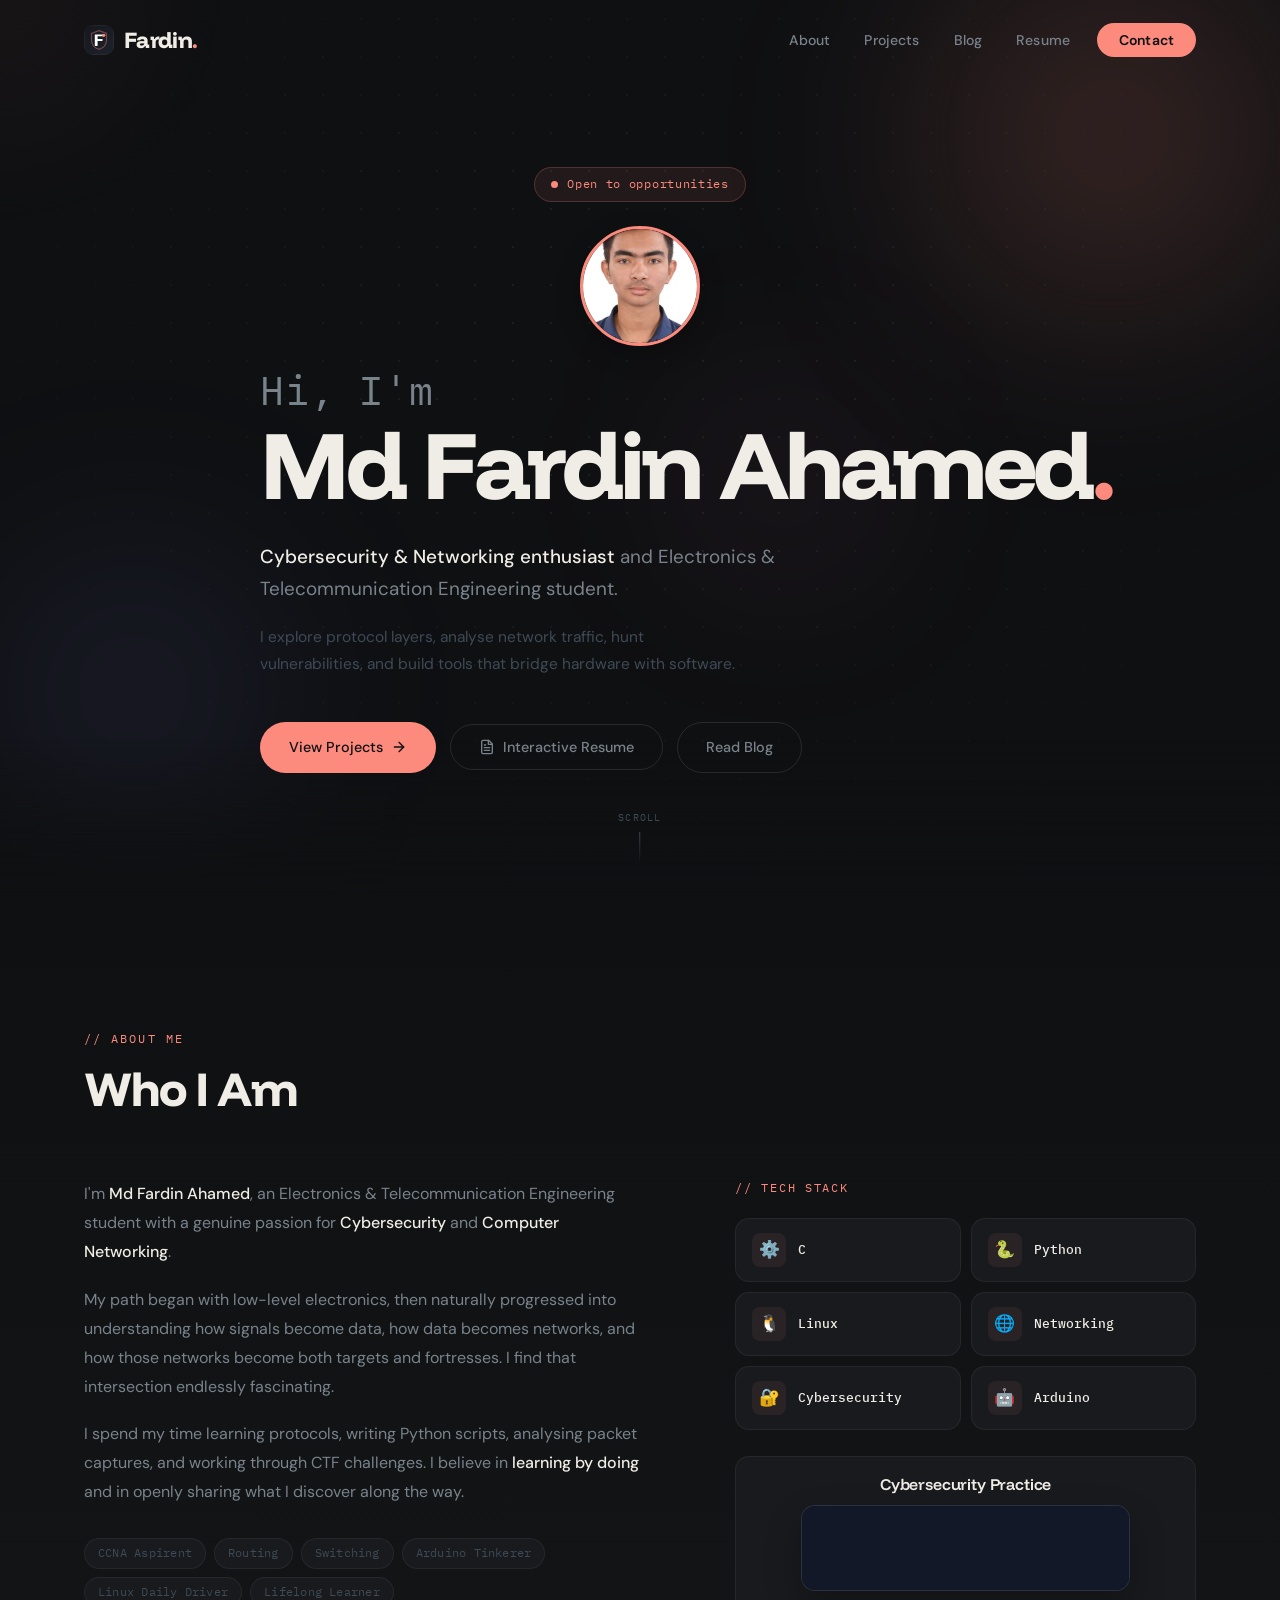
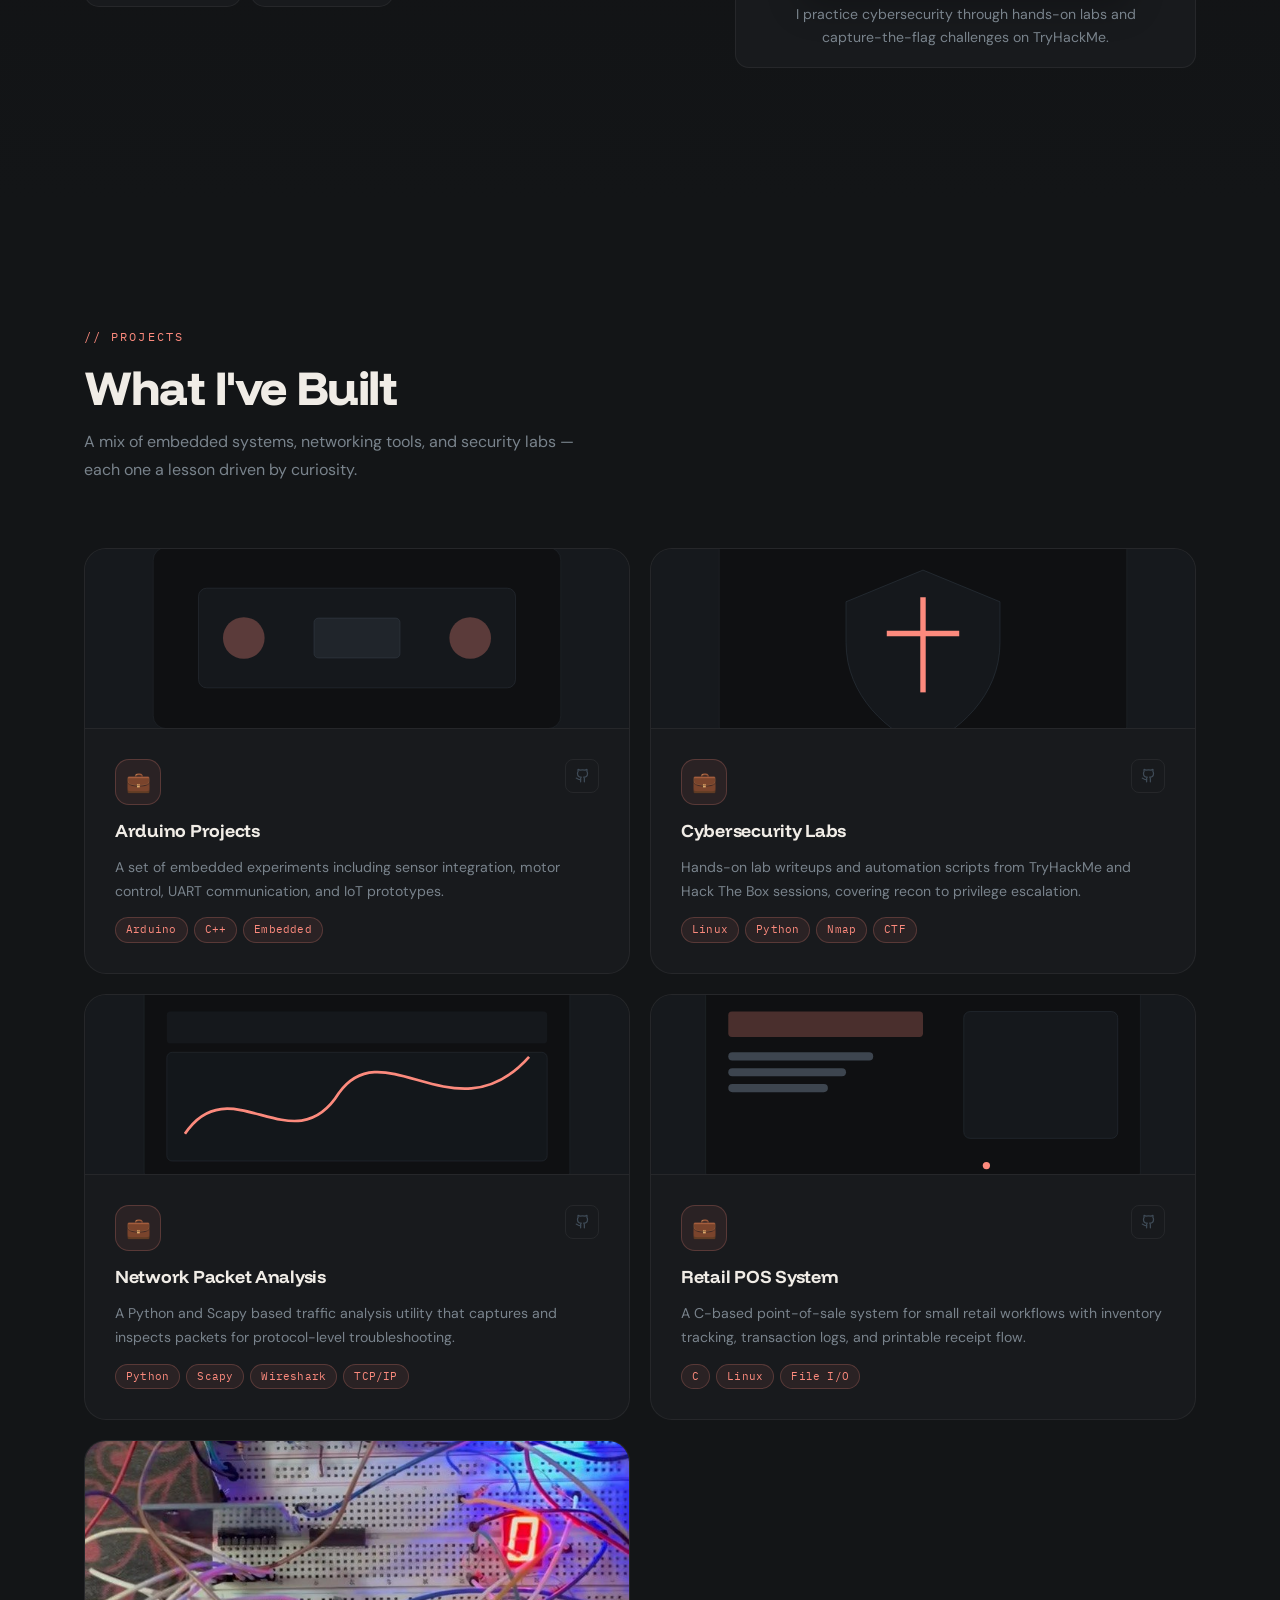
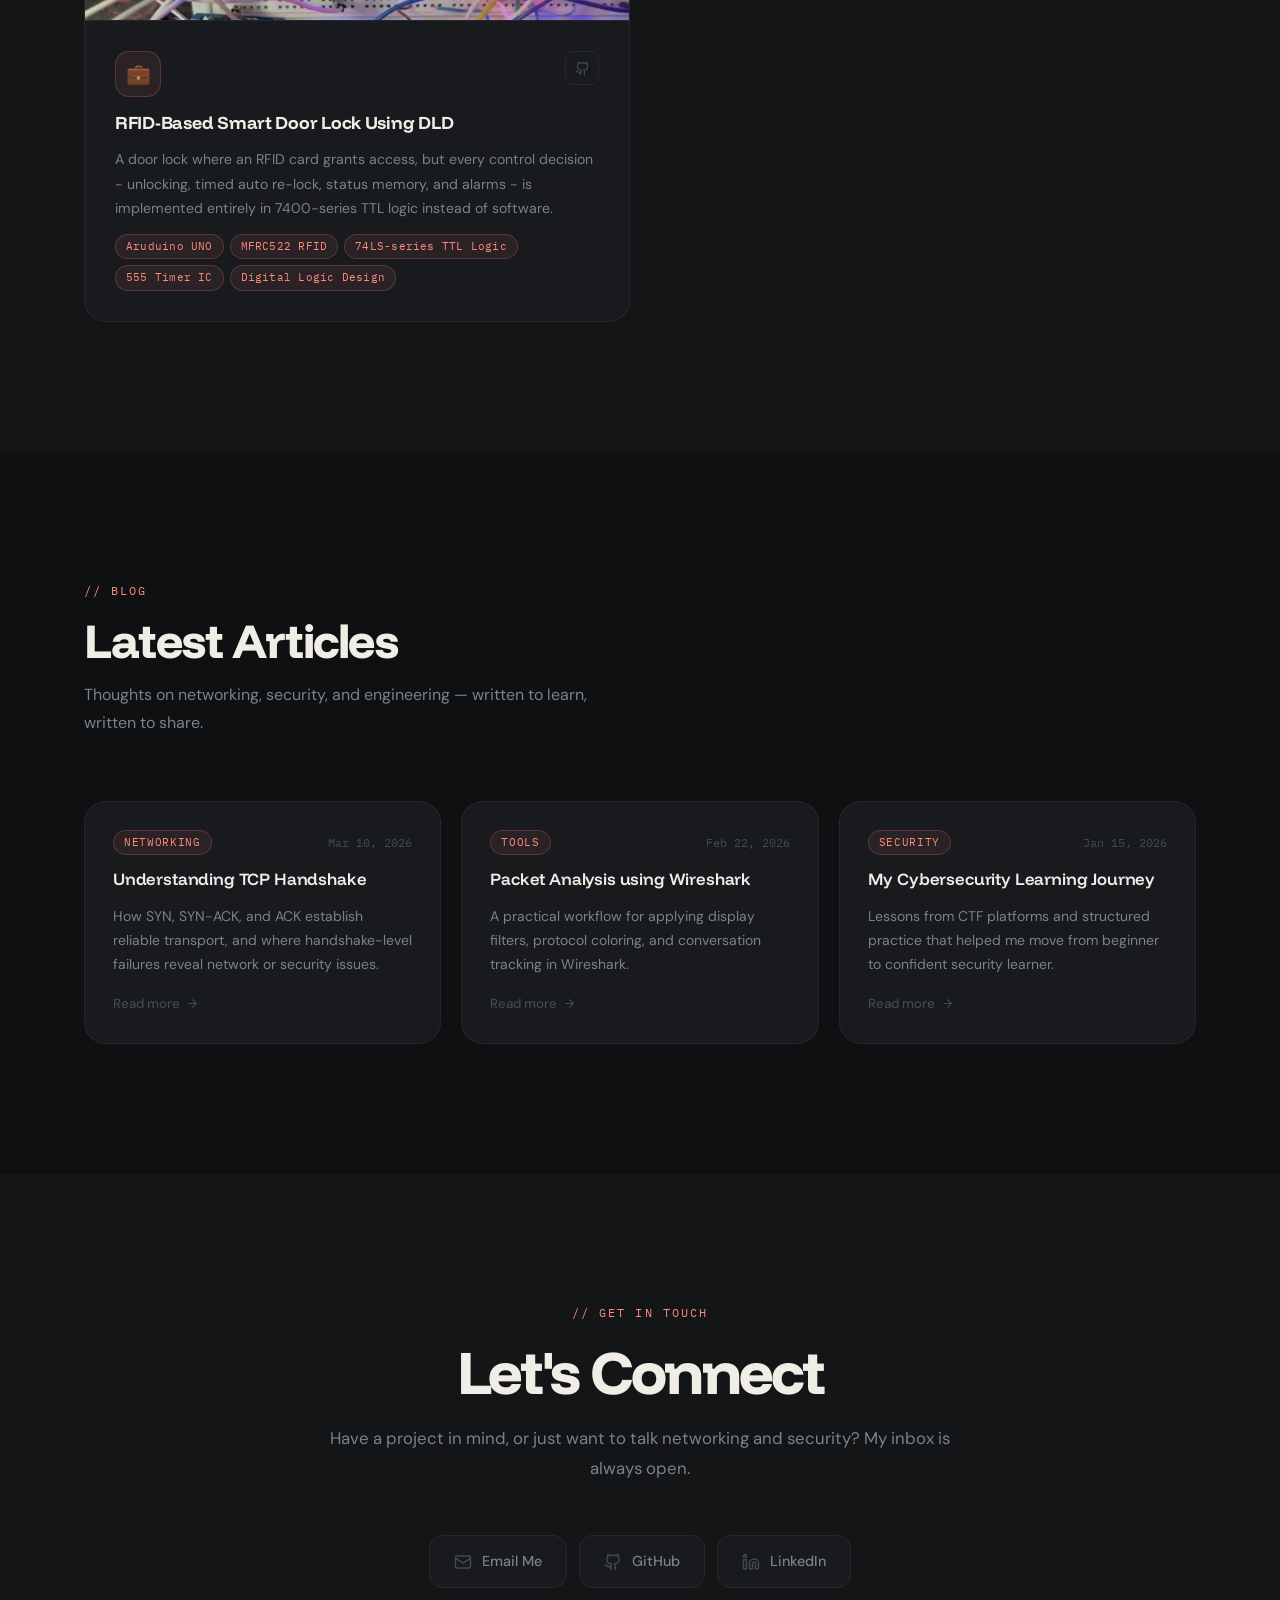
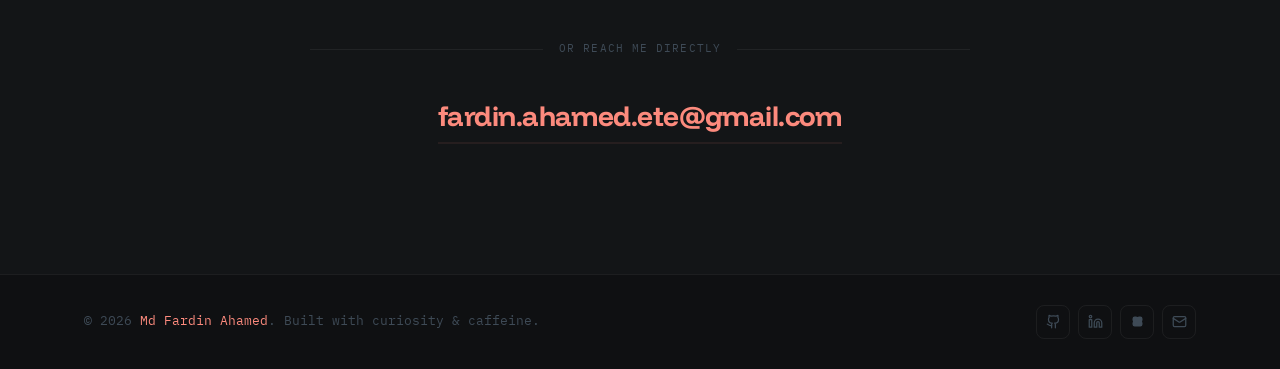
==== commit dfcd78fa: "fix: override img max-width on project-card__image so banner images span 100% full card width withou" ====
--- a/index.html
+++ b/index.html
@@ -49,7 +49,7 @@
   <!-- Stylesheets -->
   <link rel="stylesheet" href="css/base.css?v=20260815_resume_cms_v5" />
   <link rel="stylesheet" href="css/layout.css?v=20260815_resume_cms_v5" />
-  <link rel="stylesheet" href="css/components.css?v=20260815_resume_cms_v5" />
+  <link rel="stylesheet" href="css/components.css?v=20260816_v13" />
 
   <!-- Structured Data -->
   <script type="application/ld+json">
--- a/css/components.css
+++ b/css/components.css
@@ -744,11 +744,14 @@
 }
 
 .project-card__image {
-  width: calc(100% + 60px);
-  height: 170px;
-  margin: -30px -30px 12px;
+  width: calc(100% + 60px) !important;
+  max-width: none !important;
+  height: 180px;
+  margin: -30px -30px 16px -30px !important;
   object-fit: cover;
+  object-position: center;
   border-bottom: 1px solid var(--border);
+  display: block;
 }
 
 /* Top accent line */
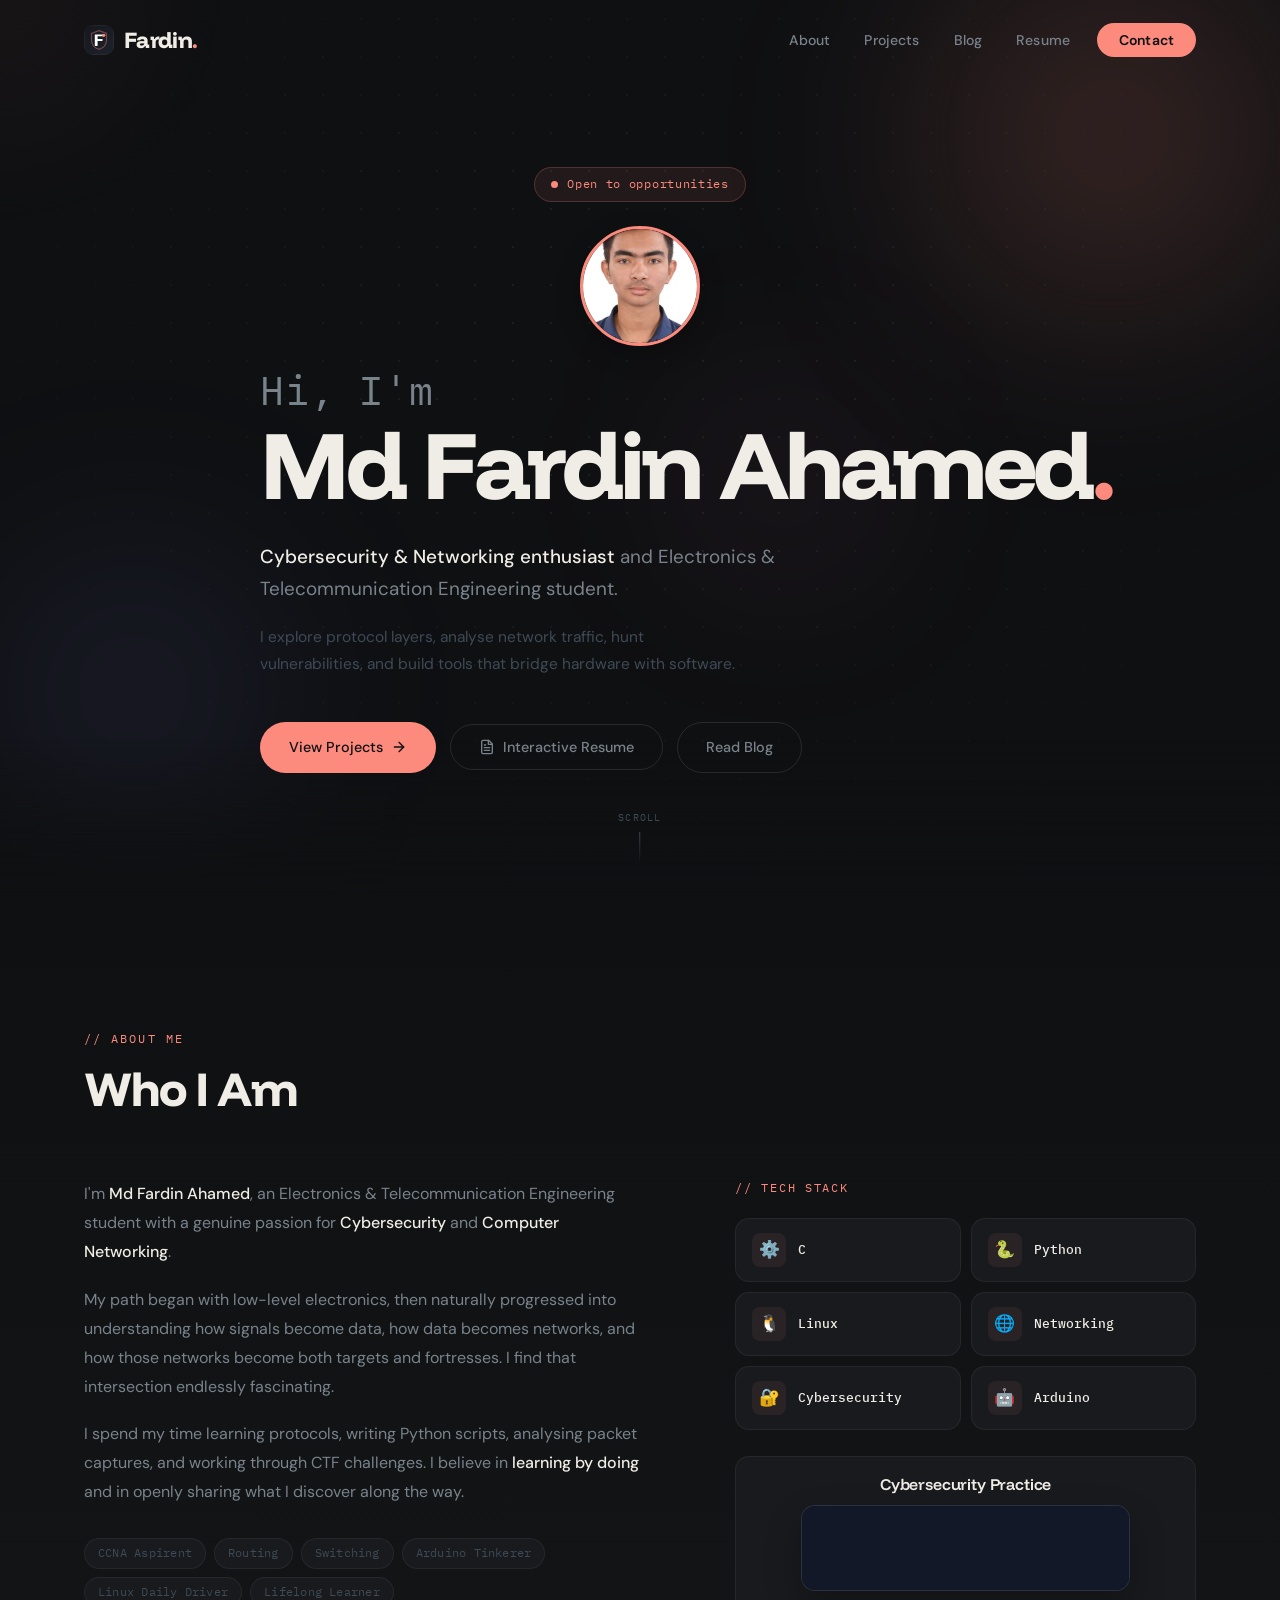
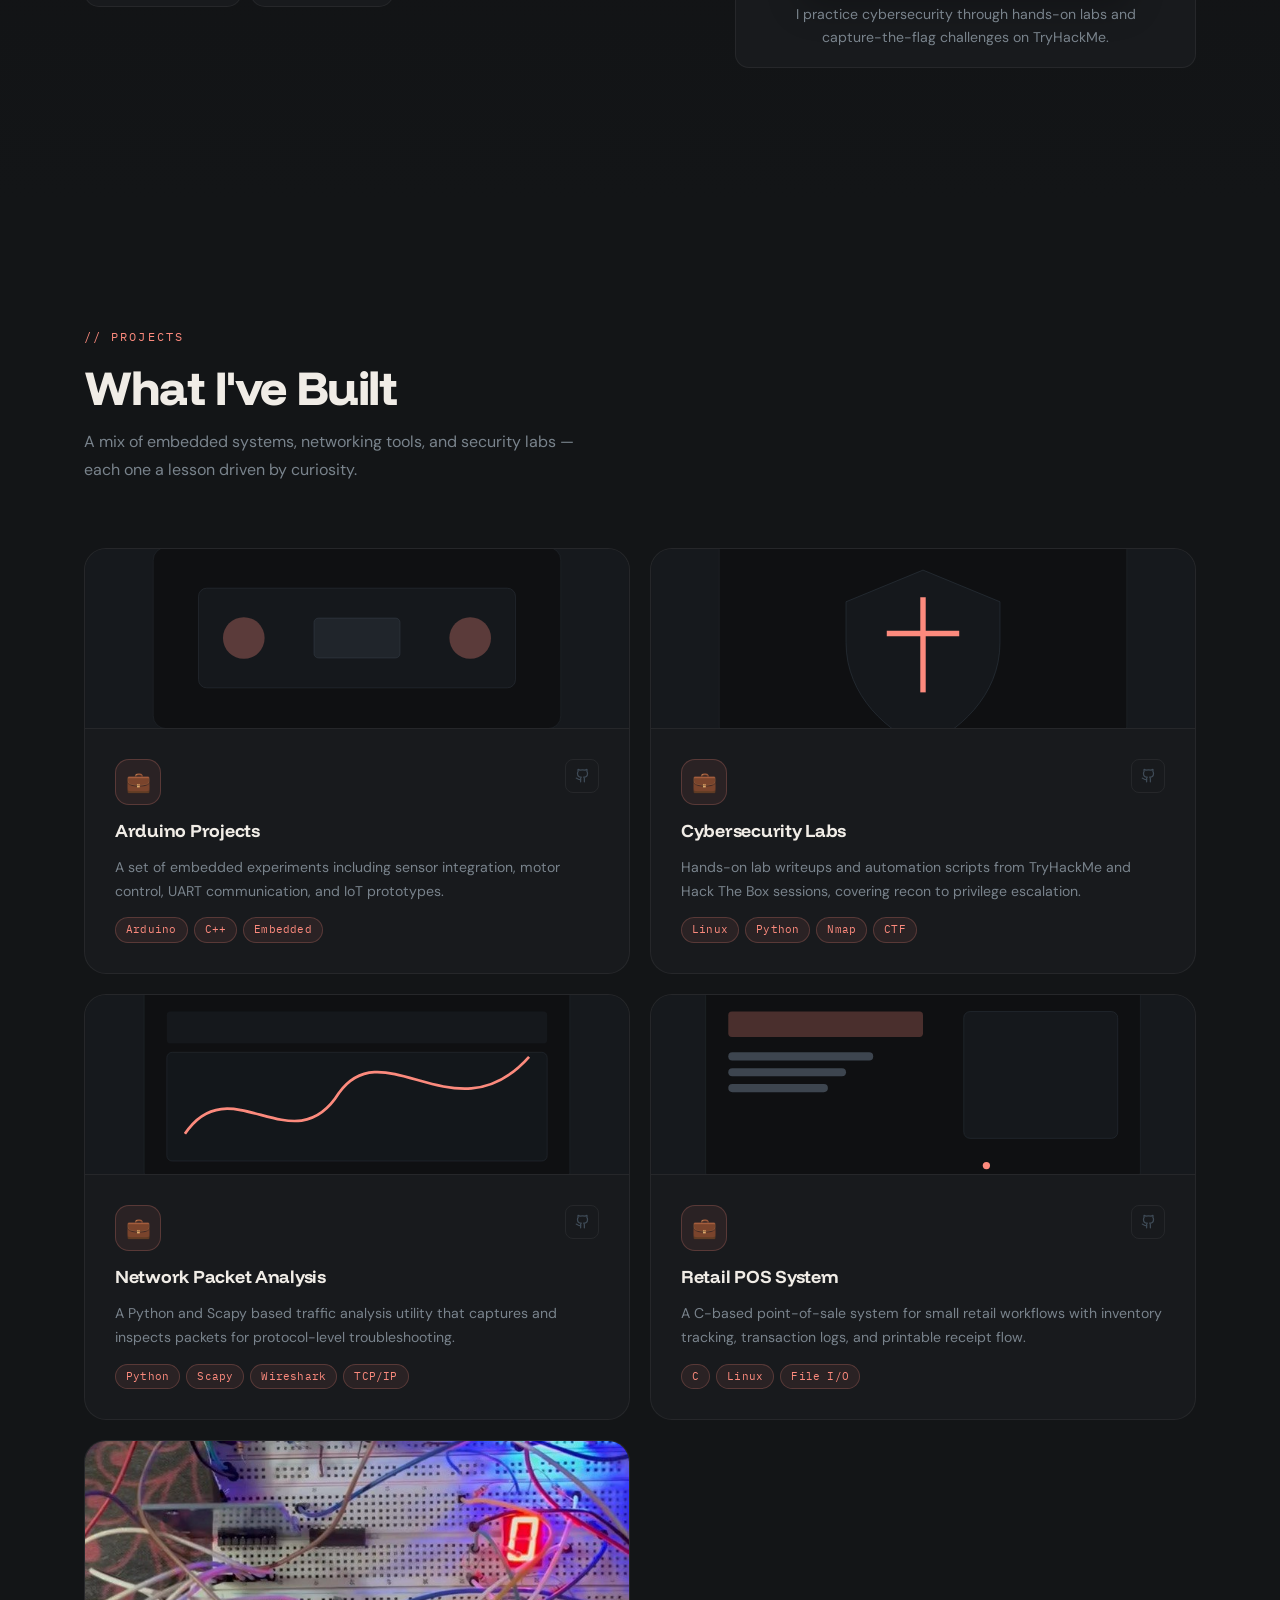
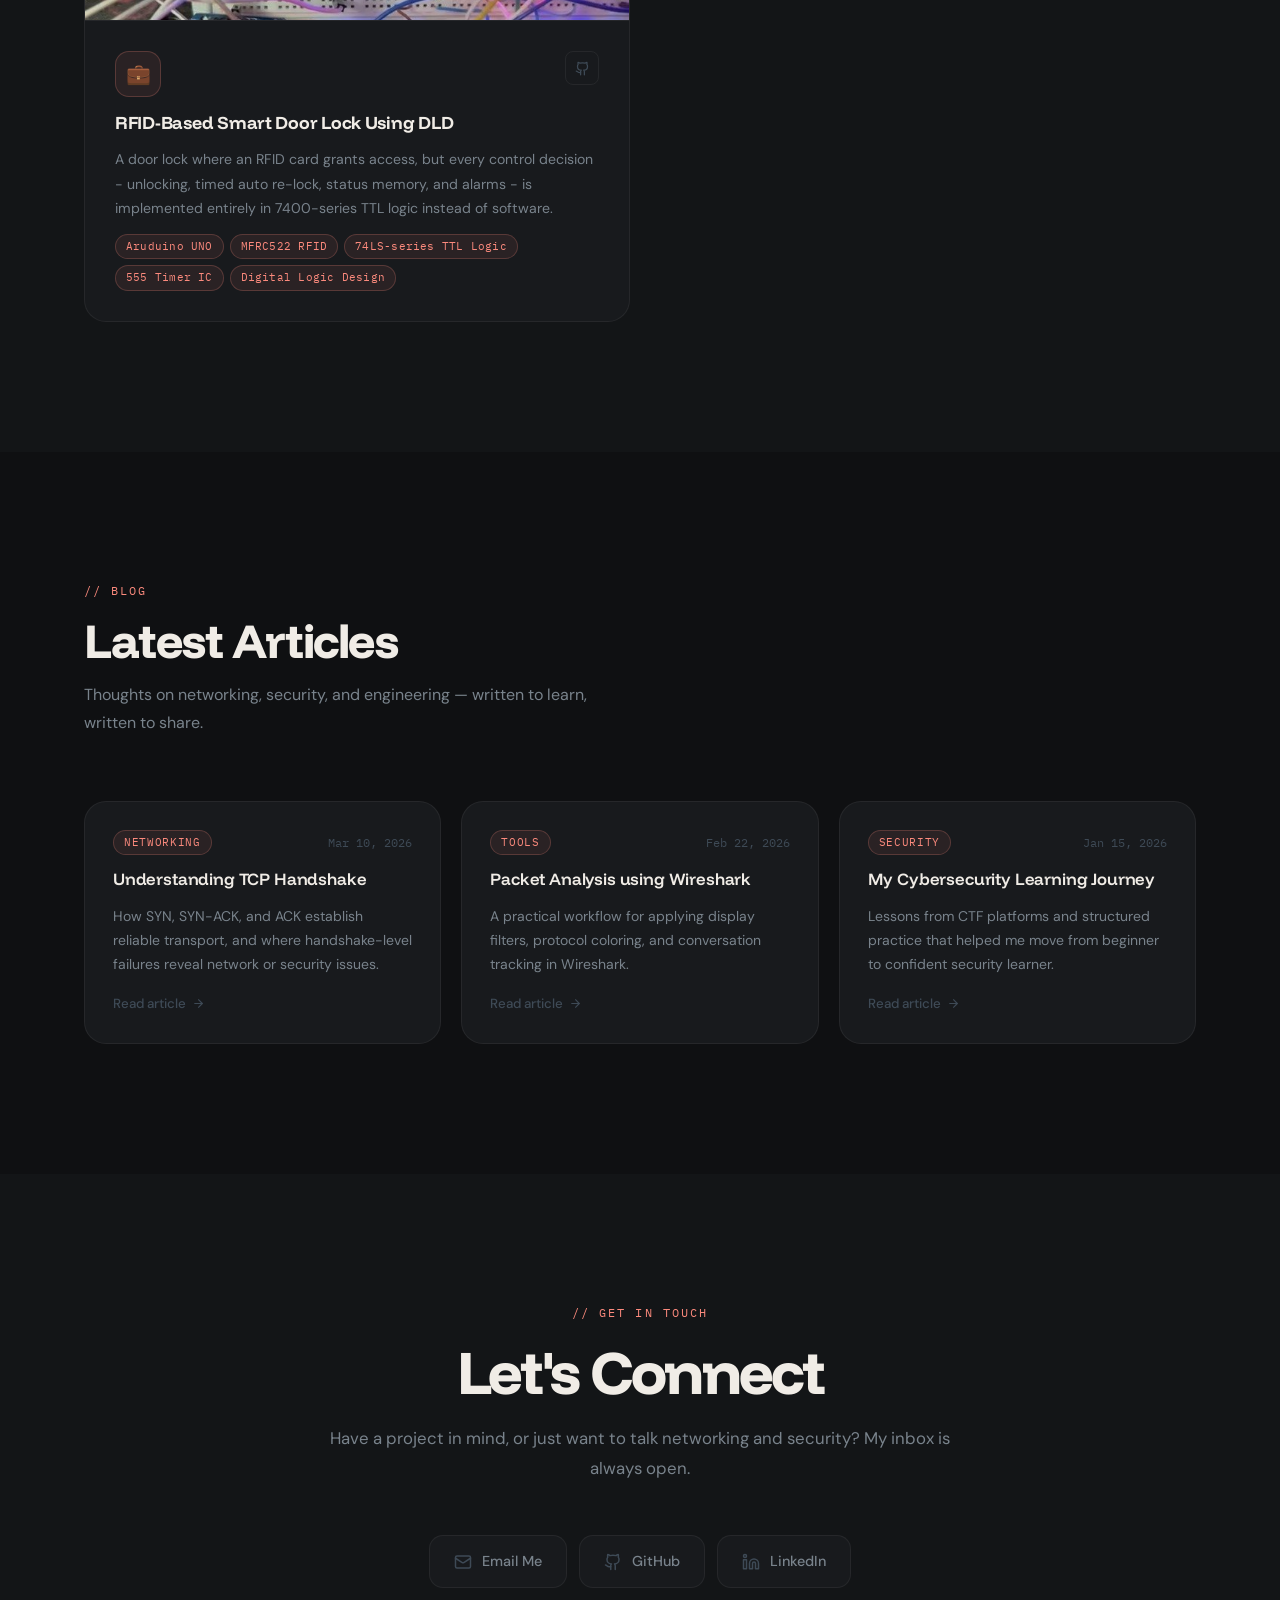
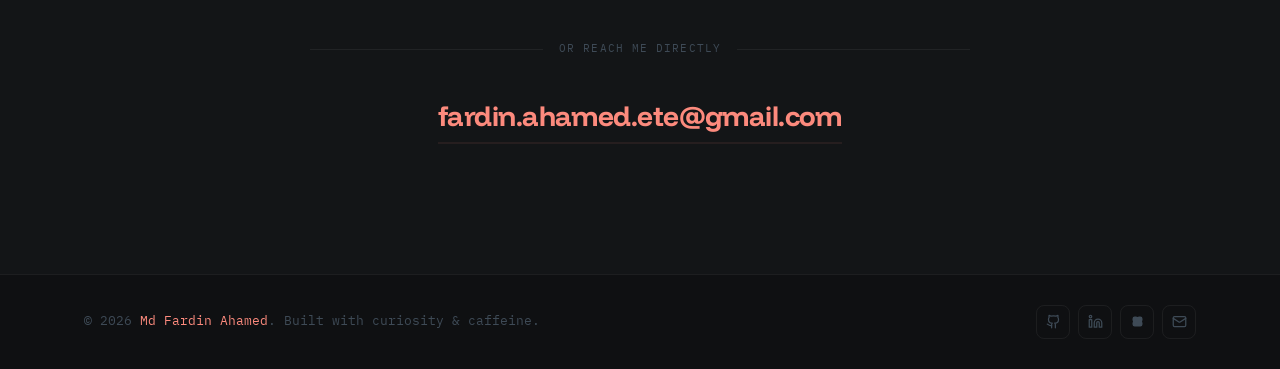
==== commit 3e1650e7: "fix: add blog post cover image rendering, timezone-safe date parsing, and full-width card image styl" ====
--- a/index.html
+++ b/index.html
@@ -720,7 +720,7 @@
       branch: 'main'
     };
   </script>
-  <script src="js/main.js?v=20260815_v12"></script>
+  <script src="js/main.js?v=20260816_v14"></script>
 
 </body>
 </html>
--- a/css/components.css
+++ b/css/components.css
@@ -917,6 +917,17 @@
   background: var(--bg-card-hover);
 }
 
+.blog-card__image {
+  width: calc(100% + 56px) !important;
+  max-width: none !important;
+  height: 180px;
+  margin: -28px -28px 14px -28px !important;
+  object-fit: cover;
+  object-position: center;
+  border-bottom: 1px solid var(--border);
+  display: block;
+}
+
 .blog-card__meta {
   display: flex;
   align-items: center;
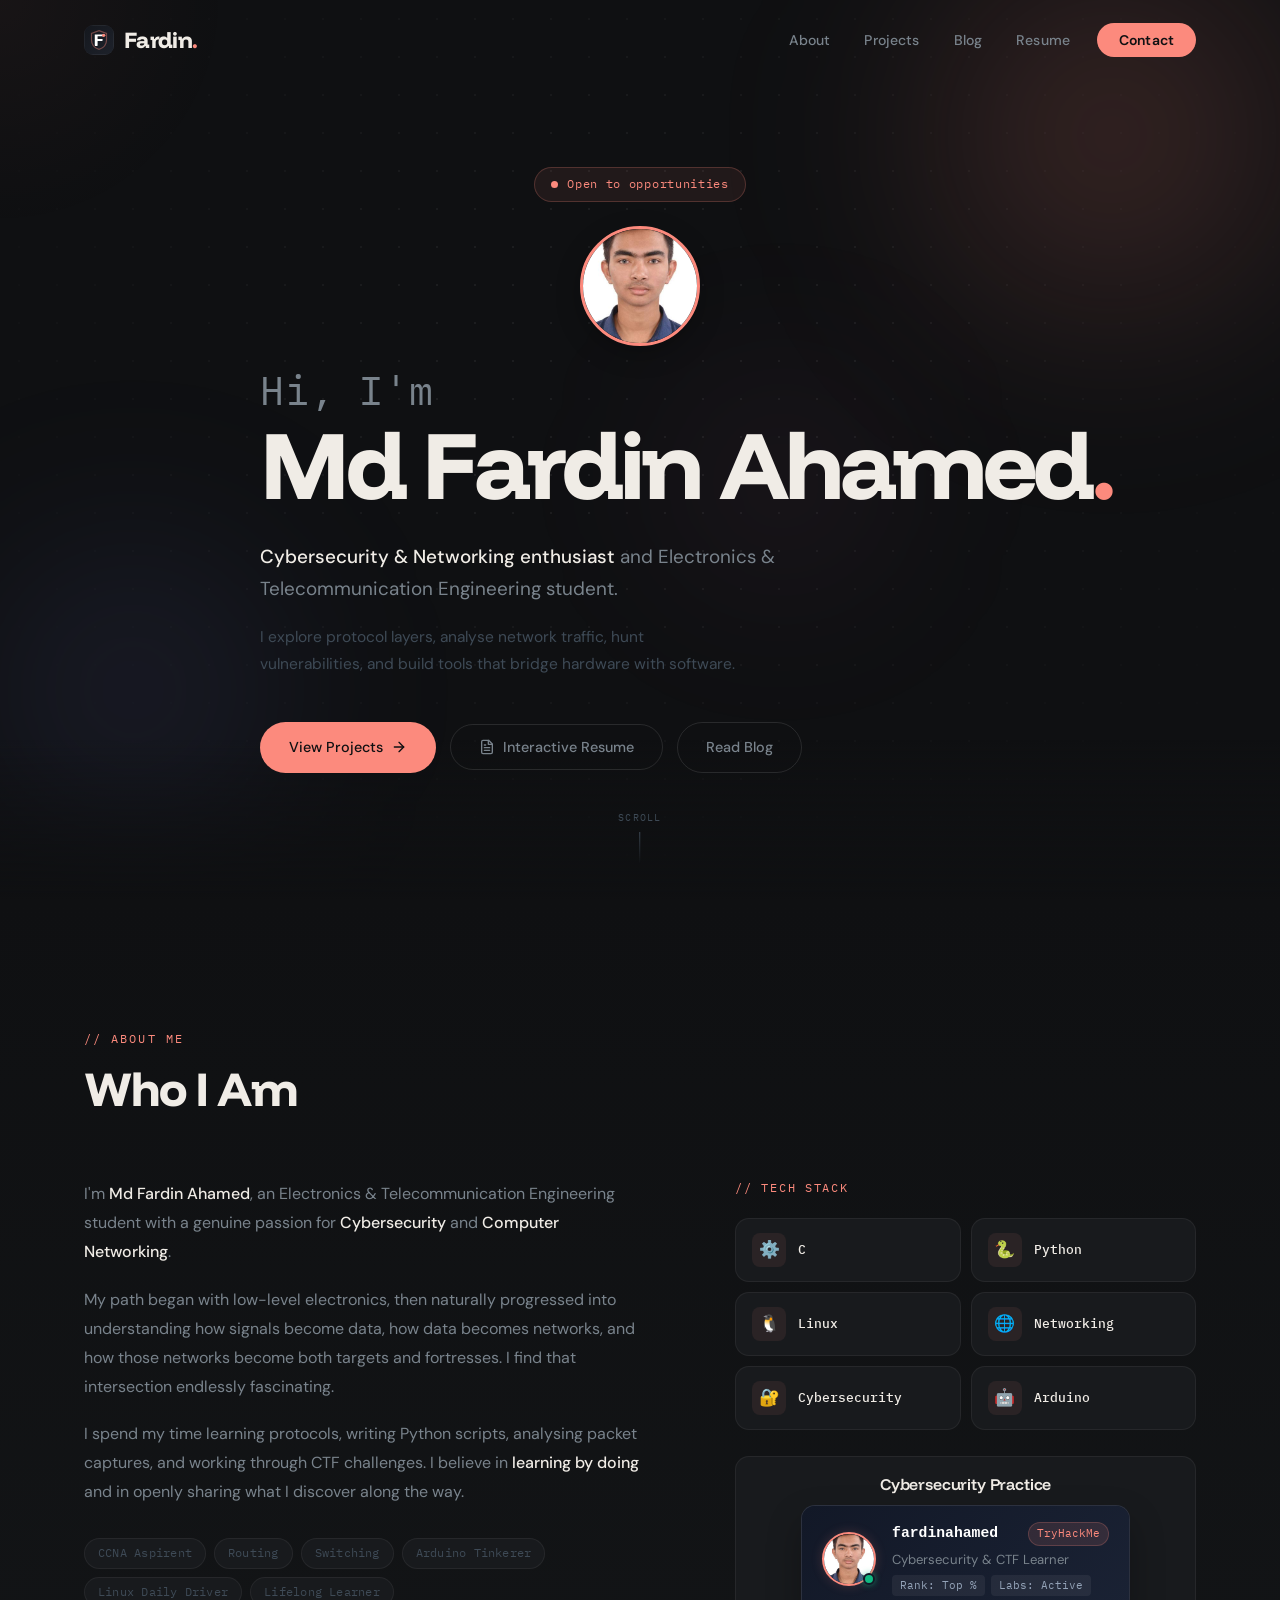
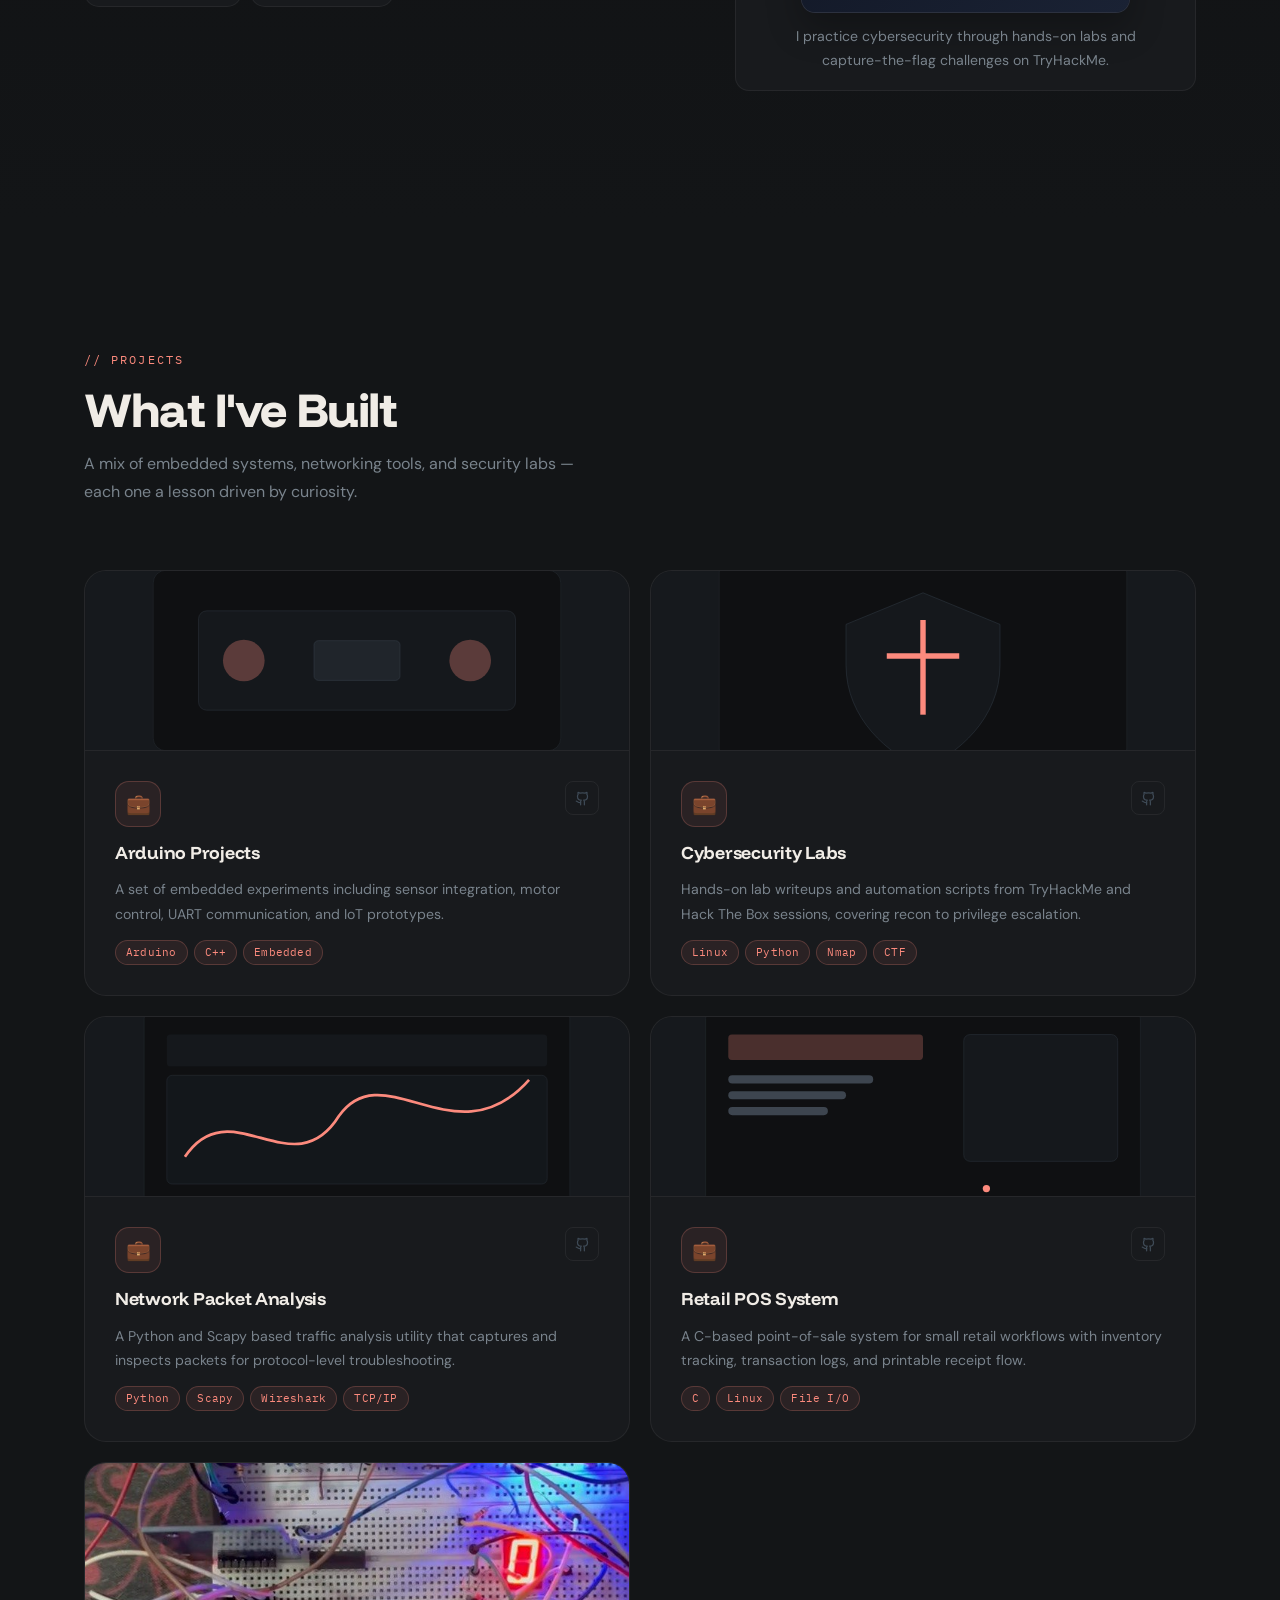
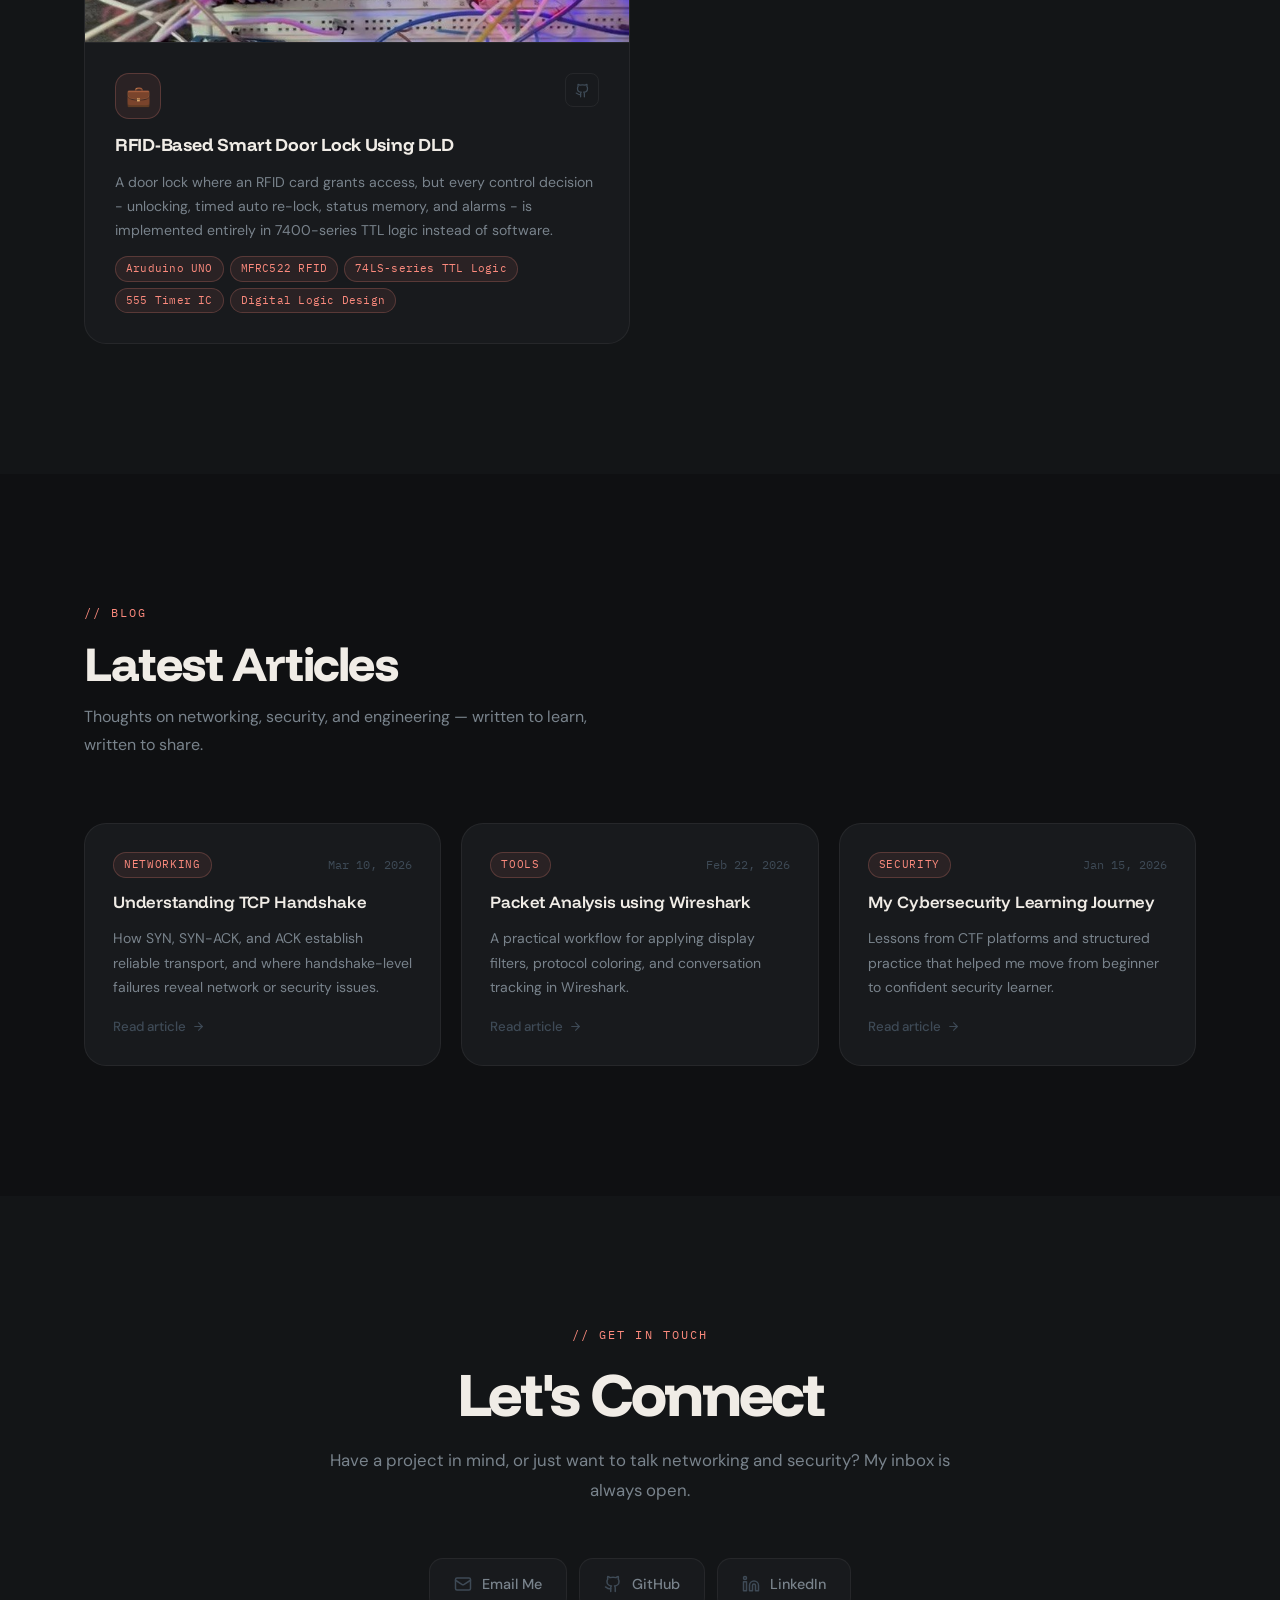
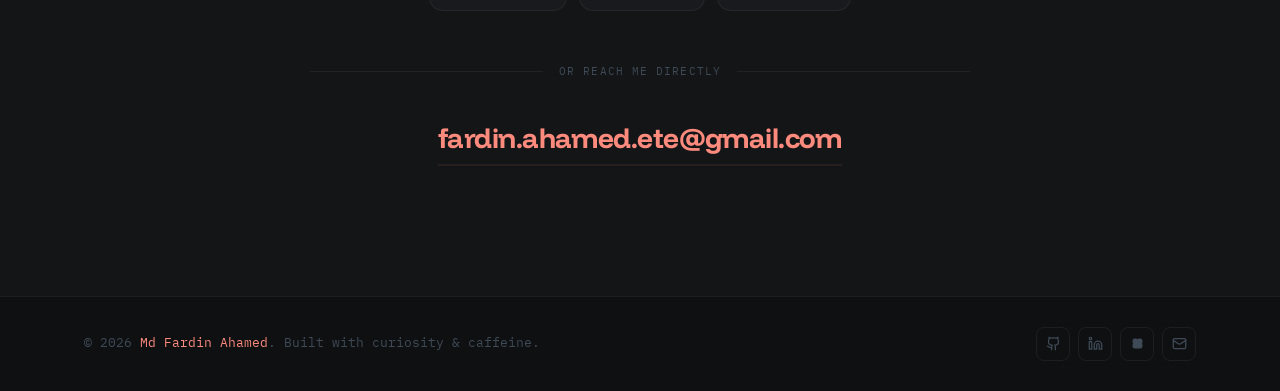
==== commit 4414c49d: "fix: replace blocked TryHackMe iframe with high-performance native Cyber Badge component showing pro" ====
--- a/index.html
+++ b/index.html
@@ -49,7 +49,7 @@
   <!-- Stylesheets -->
   <link rel="stylesheet" href="css/base.css?v=20260815_resume_cms_v5" />
   <link rel="stylesheet" href="css/layout.css?v=20260815_resume_cms_v5" />
-  <link rel="stylesheet" href="css/components.css?v=20260816_v13" />
+  <link rel="stylesheet" href="css/components.css?v=20260816_v17" />
 
   <!-- Structured Data -->
   <script type="application/ld+json">
@@ -341,14 +341,23 @@
           <div class="about__practice">
             <h3 class="about__practice-title">Cybersecurity Practice</h3>
             <div class="about__practice-badge-shell">
-              <iframe
-                class="about__practice-badge-frame"
-                src="https://tryhackme.com/api/v2/badges/public-profile?userPublicId=4145303"
-                title="TryHackMe badge for Md Fardin Ahamed"
-                loading="lazy"
-                scrolling="no"
-                referrerpolicy="strict-origin-when-cross-origin"
-              ></iframe>
+              <a href="https://tryhackme.com/p/fardinahamed" target="_blank" rel="noopener noreferrer" class="thm-native-badge" title="View Md Fardin Ahamed on TryHackMe">
+                <div class="thm-badge__avatar">
+                  <img src="assets/images/uploads/photo_2026-02-24_02-47-46.jpg" alt="Md Fardin Ahamed Profile" class="thm-badge__avatar-img" />
+                  <span class="thm-badge__status-dot" title="Active TryHackMe Security Learner"></span>
+                </div>
+                <div class="thm-badge__info">
+                  <div class="thm-badge__header">
+                    <span class="thm-badge__username">fardinahamed</span>
+                    <span class="thm-badge__platform">TryHackMe</span>
+                  </div>
+                  <div class="thm-badge__title">Cybersecurity &amp; CTF Learner</div>
+                  <div class="thm-badge__meta">
+                    <span class="thm-badge__tag">Rank: Top %</span>
+                    <span class="thm-badge__tag">Labs: Active</span>
+                  </div>
+                </div>
+              </a>
             </div>
             <p class="about__practice-caption">
               I practice cybersecurity through hands-on labs and capture-the-flag challenges on TryHackMe.
@@ -720,7 +729,7 @@
       branch: 'main'
     };
   </script>
-  <script src="js/main.js?v=20260816_v14"></script>
+  <script src="js/main.js?v=20260816_v16"></script>
 
 </body>
 </html>
--- a/css/components.css
+++ b/css/components.css
@@ -668,12 +668,122 @@
   border-color: rgba(252, 138, 125, 0.22);
 }
 
+.thm-native-badge {
+  display: flex;
+  align-items: center;
+  gap: 16px;
+  padding: 16px 20px;
+  background: linear-gradient(135deg, #121827 0%, #1a2234 100%);
+  text-decoration: none;
+  color: var(--text-primary);
+  width: 100%;
+  box-sizing: border-box;
+  transition: background var(--ease-med);
+}
+
+.thm-native-badge:hover {
+  background: linear-gradient(135deg, #151d30 0%, #1f2a40 100%);
+}
+
+.thm-badge__avatar {
+  position: relative;
+  width: 54px;
+  height: 54px;
+  flex-shrink: 0;
+}
+
+.thm-badge__avatar-img {
+  width: 100%;
+  height: 100%;
+  object-fit: cover;
+  border-radius: 50%;
+  border: 2px solid var(--accent);
+  box-shadow: 0 0 12px var(--accent-glow);
+}
+
+.thm-badge__status-dot {
+  position: absolute;
+  bottom: 1px;
+  right: 1px;
+  width: 12px;
+  height: 12px;
+  background: #10b981;
+  border: 2px solid #121827;
+  border-radius: 50%;
+  box-shadow: 0 0 6px rgba(16, 185, 129, 0.6);
+}
+
+.thm-badge__info {
+  display: flex;
+  flex-direction: column;
+  gap: 3px;
+  text-align: left;
+  flex-grow: 1;
+}
+
+.thm-badge__header {
+  display: flex;
+  align-items: center;
+  justify-content: space-between;
+  gap: 8px;
+}
+
+.thm-badge__username {
+  font-family: var(--font-mono);
+  font-size: 0.92rem;
+  font-weight: 600;
+  color: #ffffff;
+}
+
+.thm-badge__platform {
+  font-family: var(--font-mono);
+  font-size: 0.7rem;
+  color: var(--accent);
+  background: rgba(252, 138, 125, 0.12);
+  padding: 2px 8px;
+  border-radius: var(--r-full);
+  border: 1px solid var(--accent-border);
+}
+
+.thm-badge__title {
+  font-size: 0.82rem;
+  color: var(--text-secondary);
+}
+
+.thm-badge__meta {
+  display: flex;
+  gap: 6px;
+  margin-top: 2px;
+}
+
+.thm-badge__tag {
+  font-family: var(--font-mono);
+  font-size: 0.68rem;
+  color: #94a3b8;
+  background: rgba(255, 255, 255, 0.06);
+  padding: 2px 8px;
+  border-radius: 4px;
+}
+
 .about__practice-badge-frame {
   width: 100%;
   height: 84px;
   display: block;
   border: 0;
   background: #121827;
+}
+
+.tryhackme-fallback-badge {
+  display: block;
+  width: 100%;
+  text-decoration: none;
+}
+
+.tryhackme-fallback-badge img {
+  display: block;
+  width: 100%;
+  height: auto;
+  border-radius: 12px;
 }
 
 .about__practice-caption {
@@ -1516,33 +1626,34 @@
 }
 
 .resume-main {
-  padding: 36px 40px;
+  padding: 30px 36px;
   background: #13161f;
   display: flex;
   flex-direction: column;
-  gap: 32px;
+  justify-content: flex-start;
+  gap: 20px;
 }
 
 .resume-block-title {
   font-family: var(--font-heading);
-  font-size: 1.15rem;
+  font-size: 1.1rem;
   font-weight: 700;
   color: #ffffff;
-  margin-bottom: 16px;
+  margin-bottom: 12px;
   letter-spacing: -0.01em;
   border-bottom: 1px solid rgba(252, 138, 125, 0.25);
-  padding-bottom: 8px;
+  padding-bottom: 6px;
 }
 
 .resume-paragraph {
   font-size: 0.94rem;
   color: #94a3b8;
-  line-height: 1.7;
+  line-height: 1.6;
   margin: 0;
 }
 
 .resume-item {
-  margin-bottom: 20px;
+  margin-bottom: 14px;
 }
 
 .resume-item:last-child {
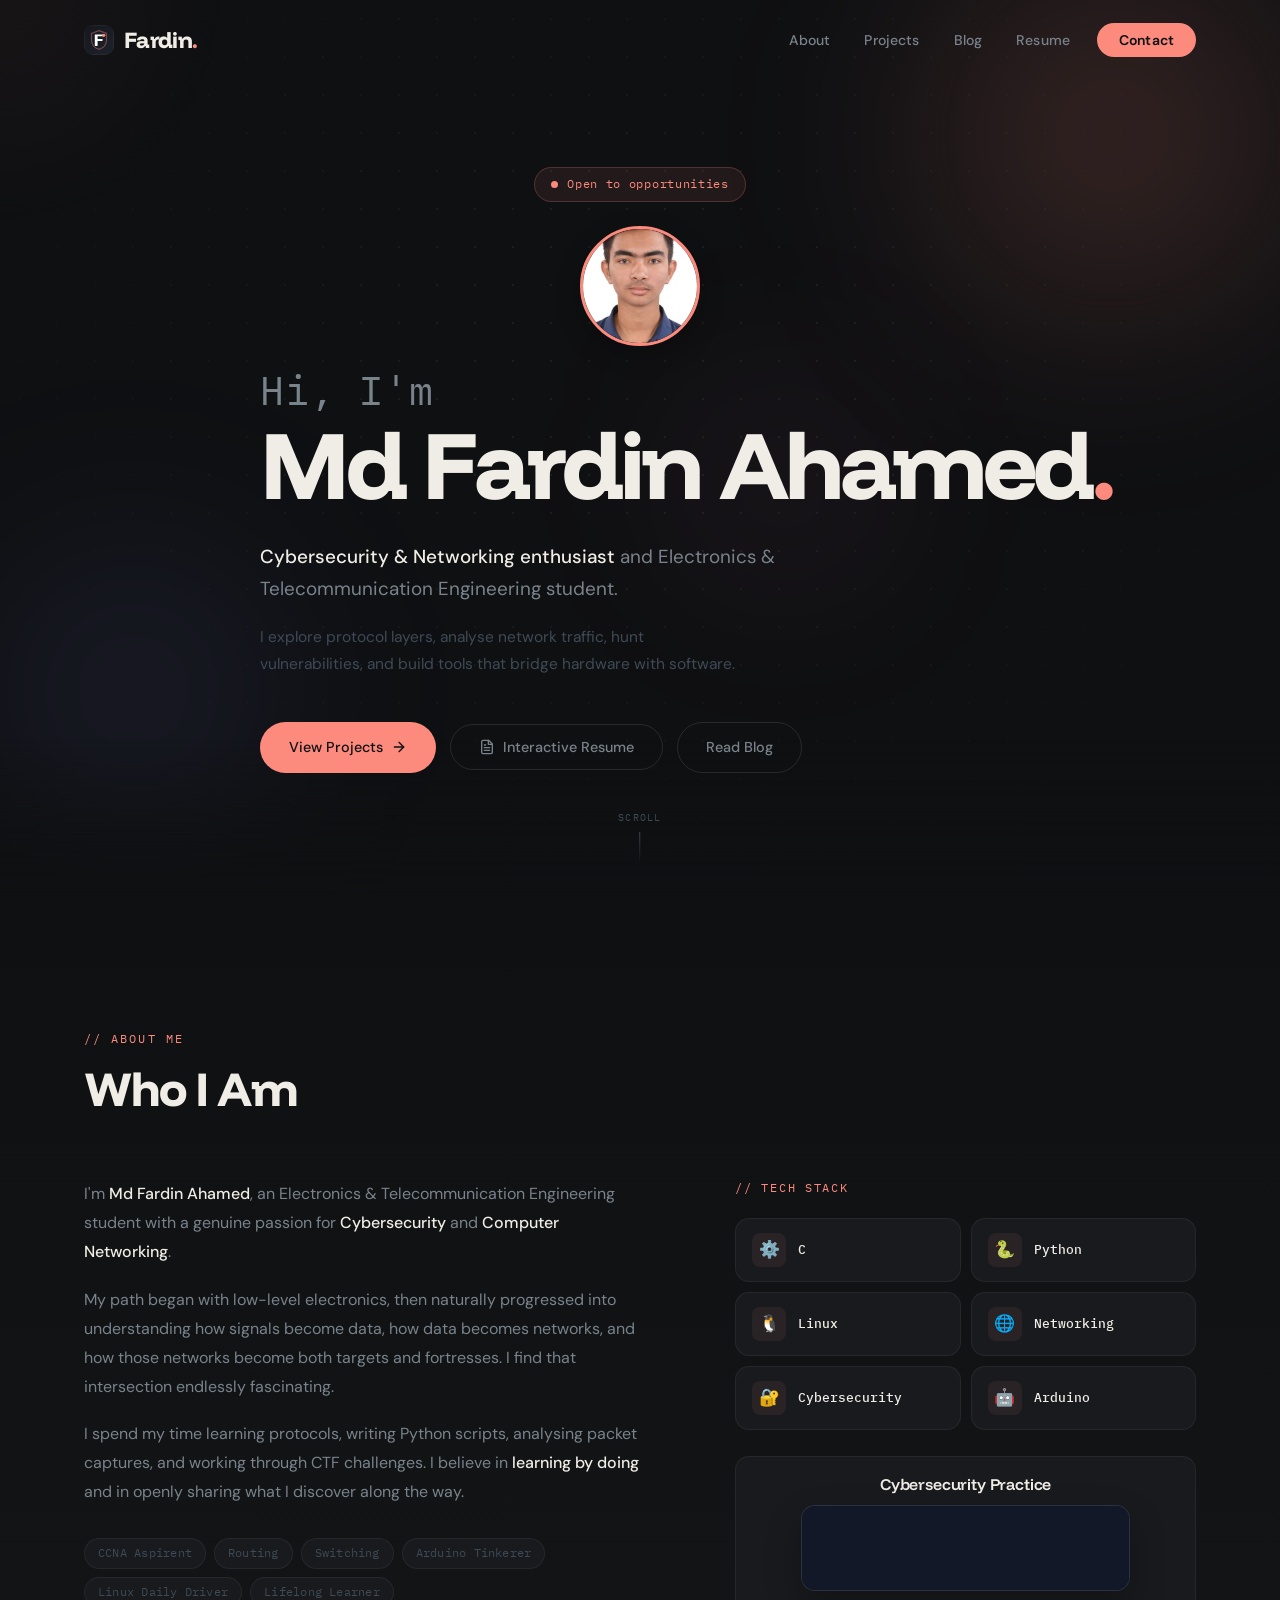
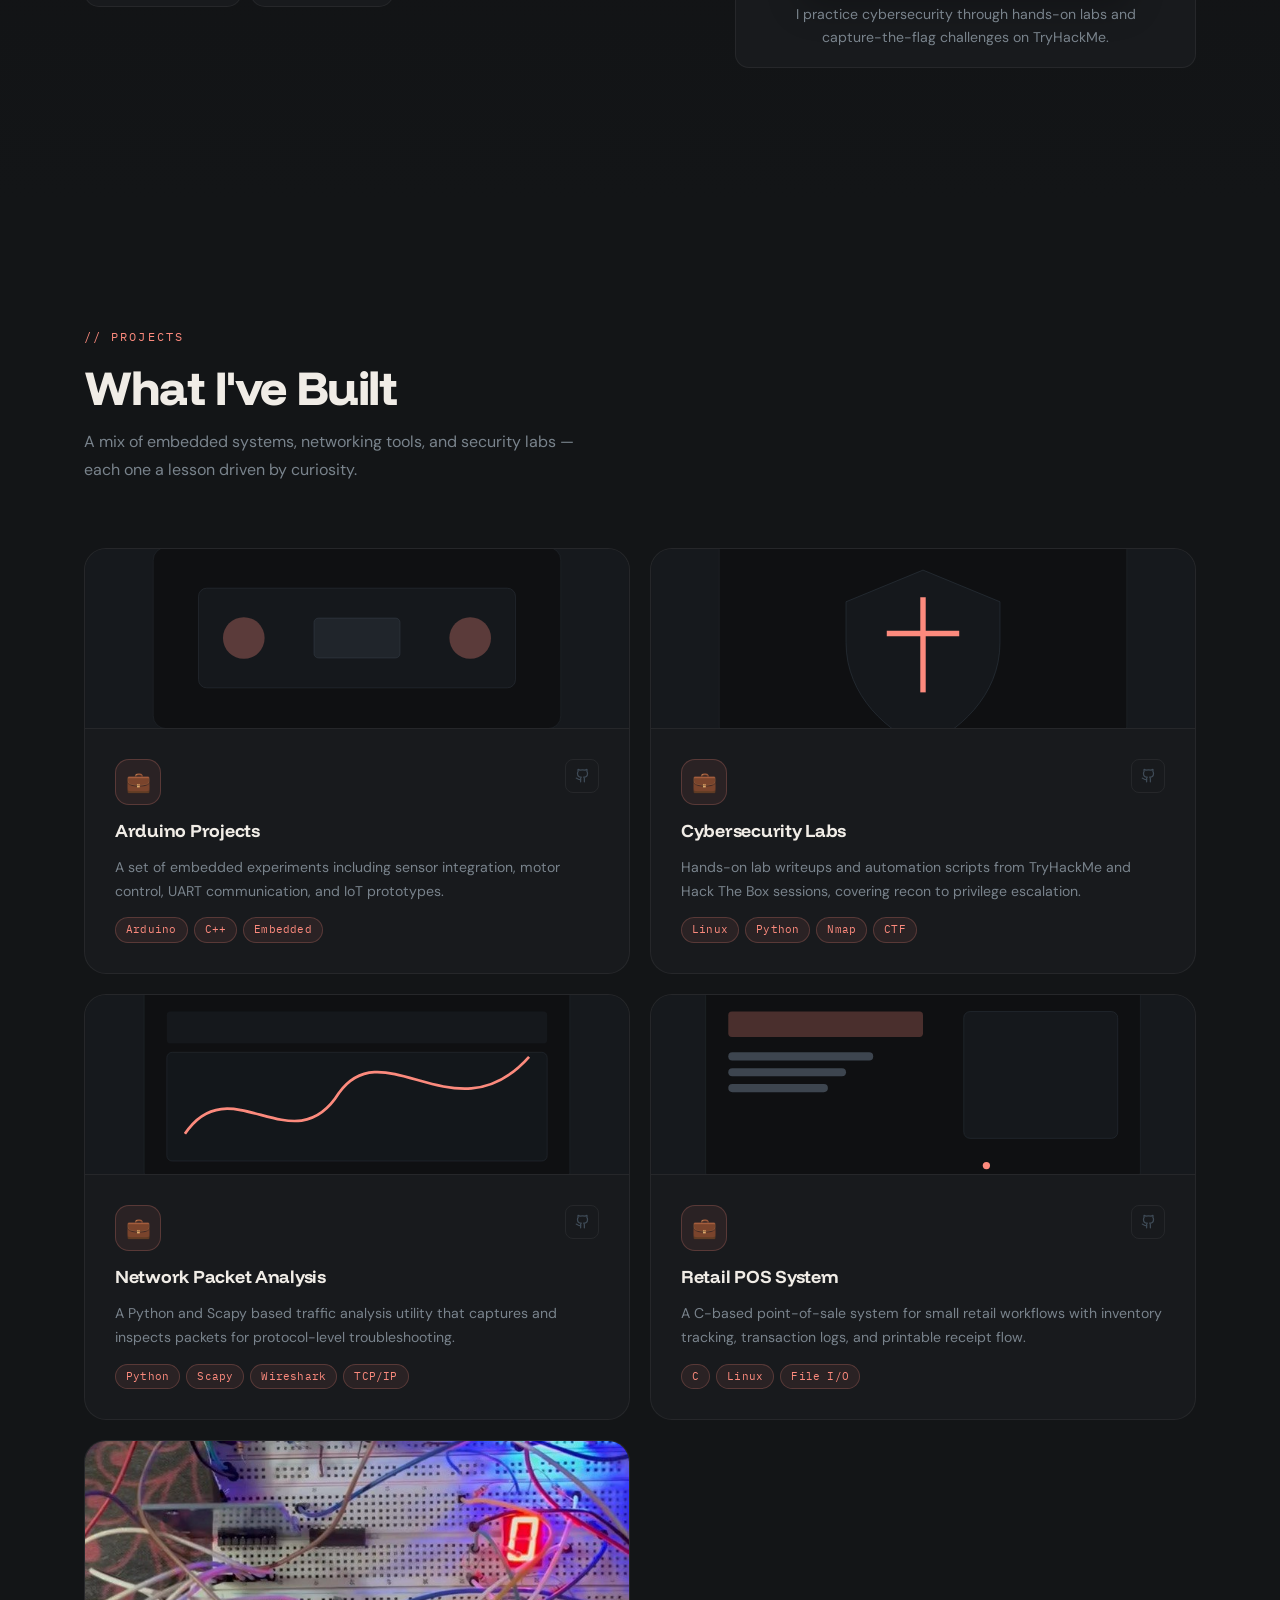
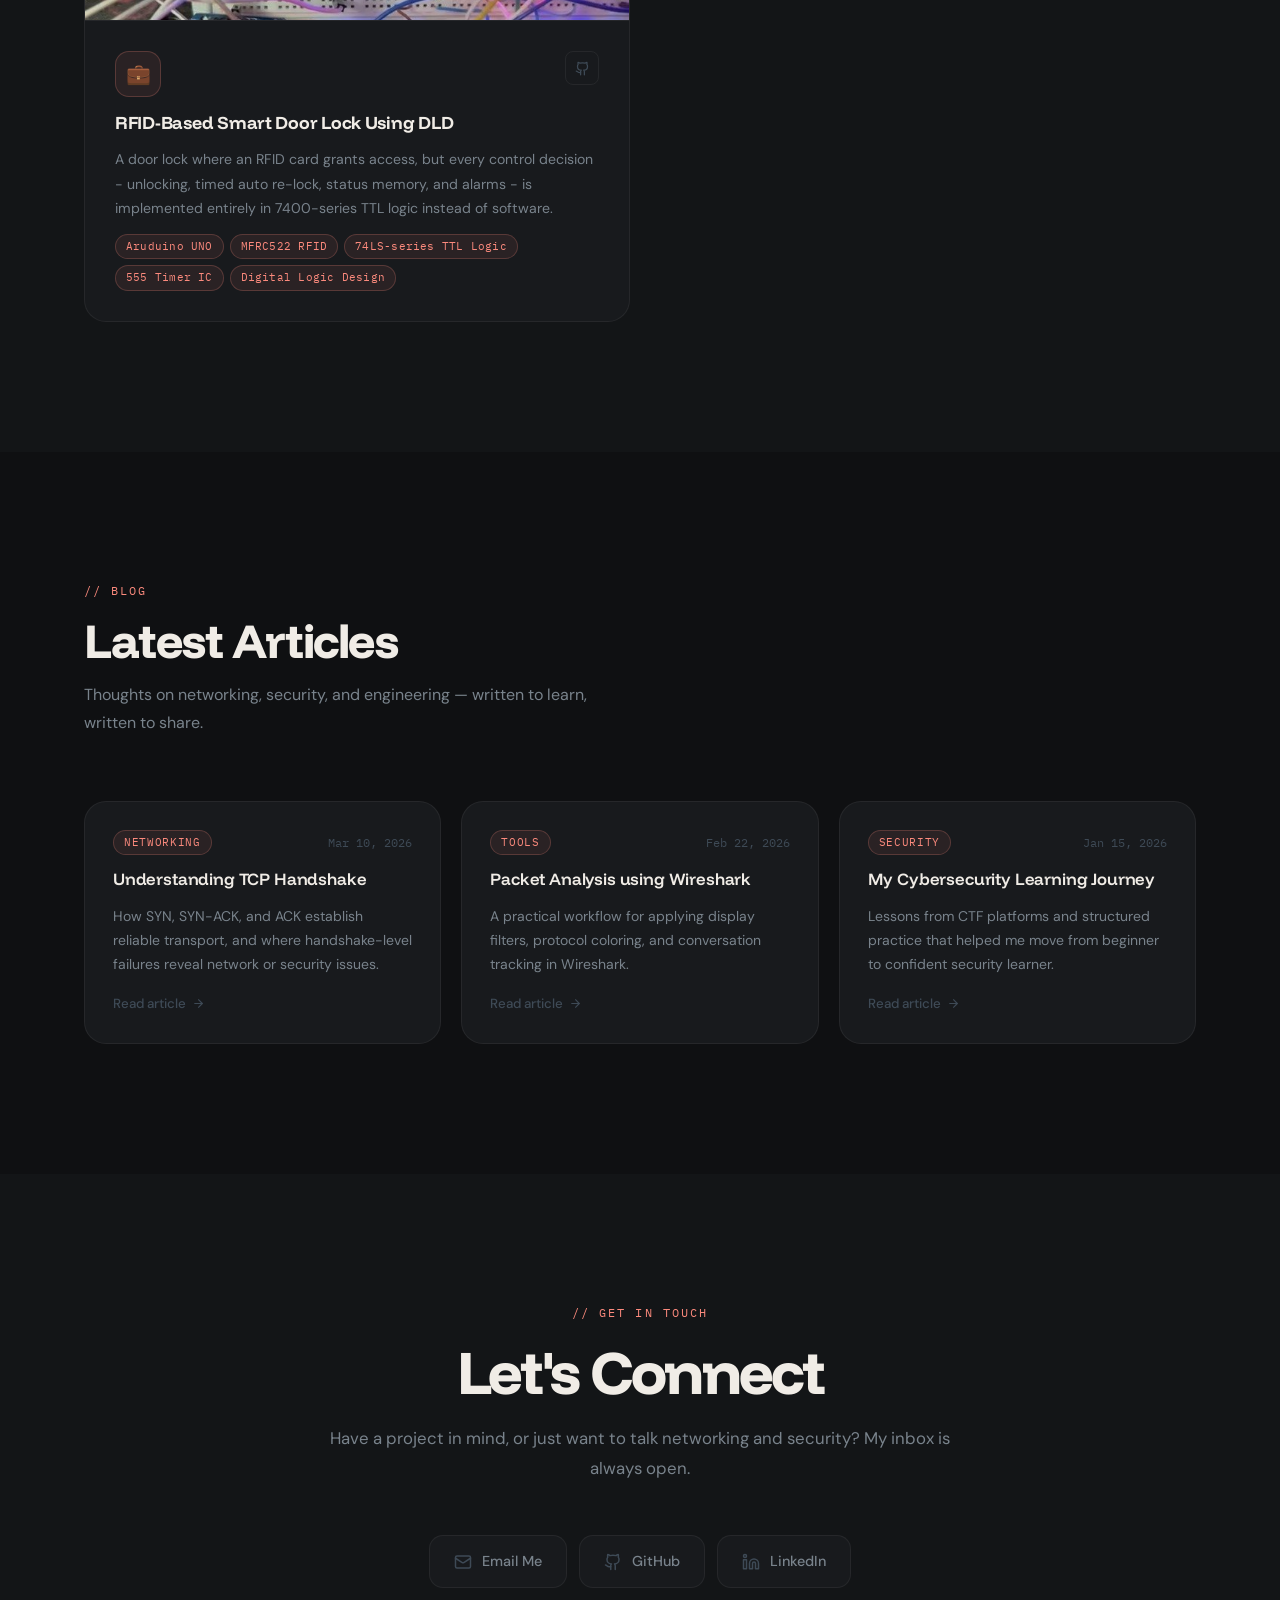
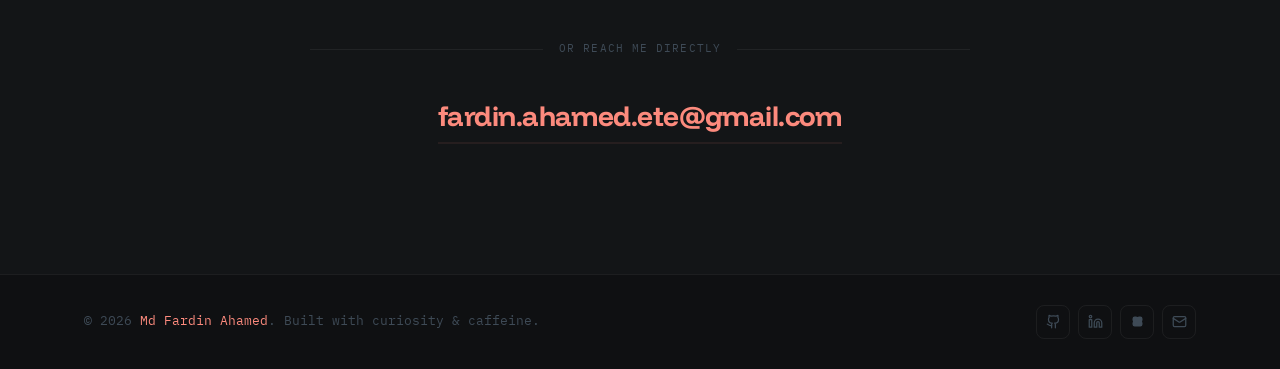
==== commit 3f082879: "Revert "fix: replace blocked TryHackMe iframe with high-performance native Cyber Badge component sho" ====
--- a/index.html
+++ b/index.html
@@ -49,7 +49,7 @@
   <!-- Stylesheets -->
   <link rel="stylesheet" href="css/base.css?v=20260815_resume_cms_v5" />
   <link rel="stylesheet" href="css/layout.css?v=20260815_resume_cms_v5" />
-  <link rel="stylesheet" href="css/components.css?v=20260816_v17" />
+  <link rel="stylesheet" href="css/components.css?v=20260816_v15" />
 
   <!-- Structured Data -->
   <script type="application/ld+json">
@@ -341,23 +341,14 @@
           <div class="about__practice">
             <h3 class="about__practice-title">Cybersecurity Practice</h3>
             <div class="about__practice-badge-shell">
-              <a href="https://tryhackme.com/p/fardinahamed" target="_blank" rel="noopener noreferrer" class="thm-native-badge" title="View Md Fardin Ahamed on TryHackMe">
-                <div class="thm-badge__avatar">
-                  <img src="assets/images/uploads/photo_2026-02-24_02-47-46.jpg" alt="Md Fardin Ahamed Profile" class="thm-badge__avatar-img" />
-                  <span class="thm-badge__status-dot" title="Active TryHackMe Security Learner"></span>
-                </div>
-                <div class="thm-badge__info">
-                  <div class="thm-badge__header">
-                    <span class="thm-badge__username">fardinahamed</span>
-                    <span class="thm-badge__platform">TryHackMe</span>
-                  </div>
-                  <div class="thm-badge__title">Cybersecurity &amp; CTF Learner</div>
-                  <div class="thm-badge__meta">
-                    <span class="thm-badge__tag">Rank: Top %</span>
-                    <span class="thm-badge__tag">Labs: Active</span>
-                  </div>
-                </div>
-              </a>
+              <iframe
+                class="about__practice-badge-frame"
+                src="https://tryhackme.com/api/v2/badges/public-profile?userPublicId=4145303"
+                title="TryHackMe badge for Md Fardin Ahamed"
+                loading="lazy"
+                scrolling="no"
+                referrerpolicy="strict-origin-when-cross-origin"
+              ></iframe>
             </div>
             <p class="about__practice-caption">
               I practice cybersecurity through hands-on labs and capture-the-flag challenges on TryHackMe.
--- a/css/components.css
+++ b/css/components.css
@@ -668,103 +668,6 @@
   border-color: rgba(252, 138, 125, 0.22);
 }
 
-.thm-native-badge {
-  display: flex;
-  align-items: center;
-  gap: 16px;
-  padding: 16px 20px;
-  background: linear-gradient(135deg, #121827 0%, #1a2234 100%);
-  text-decoration: none;
-  color: var(--text-primary);
-  width: 100%;
-  box-sizing: border-box;
-  transition: background var(--ease-med);
-}
-
-.thm-native-badge:hover {
-  background: linear-gradient(135deg, #151d30 0%, #1f2a40 100%);
-}
-
-.thm-badge__avatar {
-  position: relative;
-  width: 54px;
-  height: 54px;
-  flex-shrink: 0;
-}
-
-.thm-badge__avatar-img {
-  width: 100%;
-  height: 100%;
-  object-fit: cover;
-  border-radius: 50%;
-  border: 2px solid var(--accent);
-  box-shadow: 0 0 12px var(--accent-glow);
-}
-
-.thm-badge__status-dot {
-  position: absolute;
-  bottom: 1px;
-  right: 1px;
-  width: 12px;
-  height: 12px;
-  background: #10b981;
-  border: 2px solid #121827;
-  border-radius: 50%;
-  box-shadow: 0 0 6px rgba(16, 185, 129, 0.6);
-}
-
-.thm-badge__info {
-  display: flex;
-  flex-direction: column;
-  gap: 3px;
-  text-align: left;
-  flex-grow: 1;
-}
-
-.thm-badge__header {
-  display: flex;
-  align-items: center;
-  justify-content: space-between;
-  gap: 8px;
-}
-
-.thm-badge__username {
-  font-family: var(--font-mono);
-  font-size: 0.92rem;
-  font-weight: 600;
-  color: #ffffff;
-}
-
-.thm-badge__platform {
-  font-family: var(--font-mono);
-  font-size: 0.7rem;
-  color: var(--accent);
-  background: rgba(252, 138, 125, 0.12);
-  padding: 2px 8px;
-  border-radius: var(--r-full);
-  border: 1px solid var(--accent-border);
-}
-
-.thm-badge__title {
-  font-size: 0.82rem;
-  color: var(--text-secondary);
-}
-
-.thm-badge__meta {
-  display: flex;
-  gap: 6px;
-  margin-top: 2px;
-}
-
-.thm-badge__tag {
-  font-family: var(--font-mono);
-  font-size: 0.68rem;
-  color: #94a3b8;
-  background: rgba(255, 255, 255, 0.06);
-  padding: 2px 8px;
-  border-radius: 4px;
-}
-
 .about__practice-badge-frame {
   width: 100%;
   height: 84px;
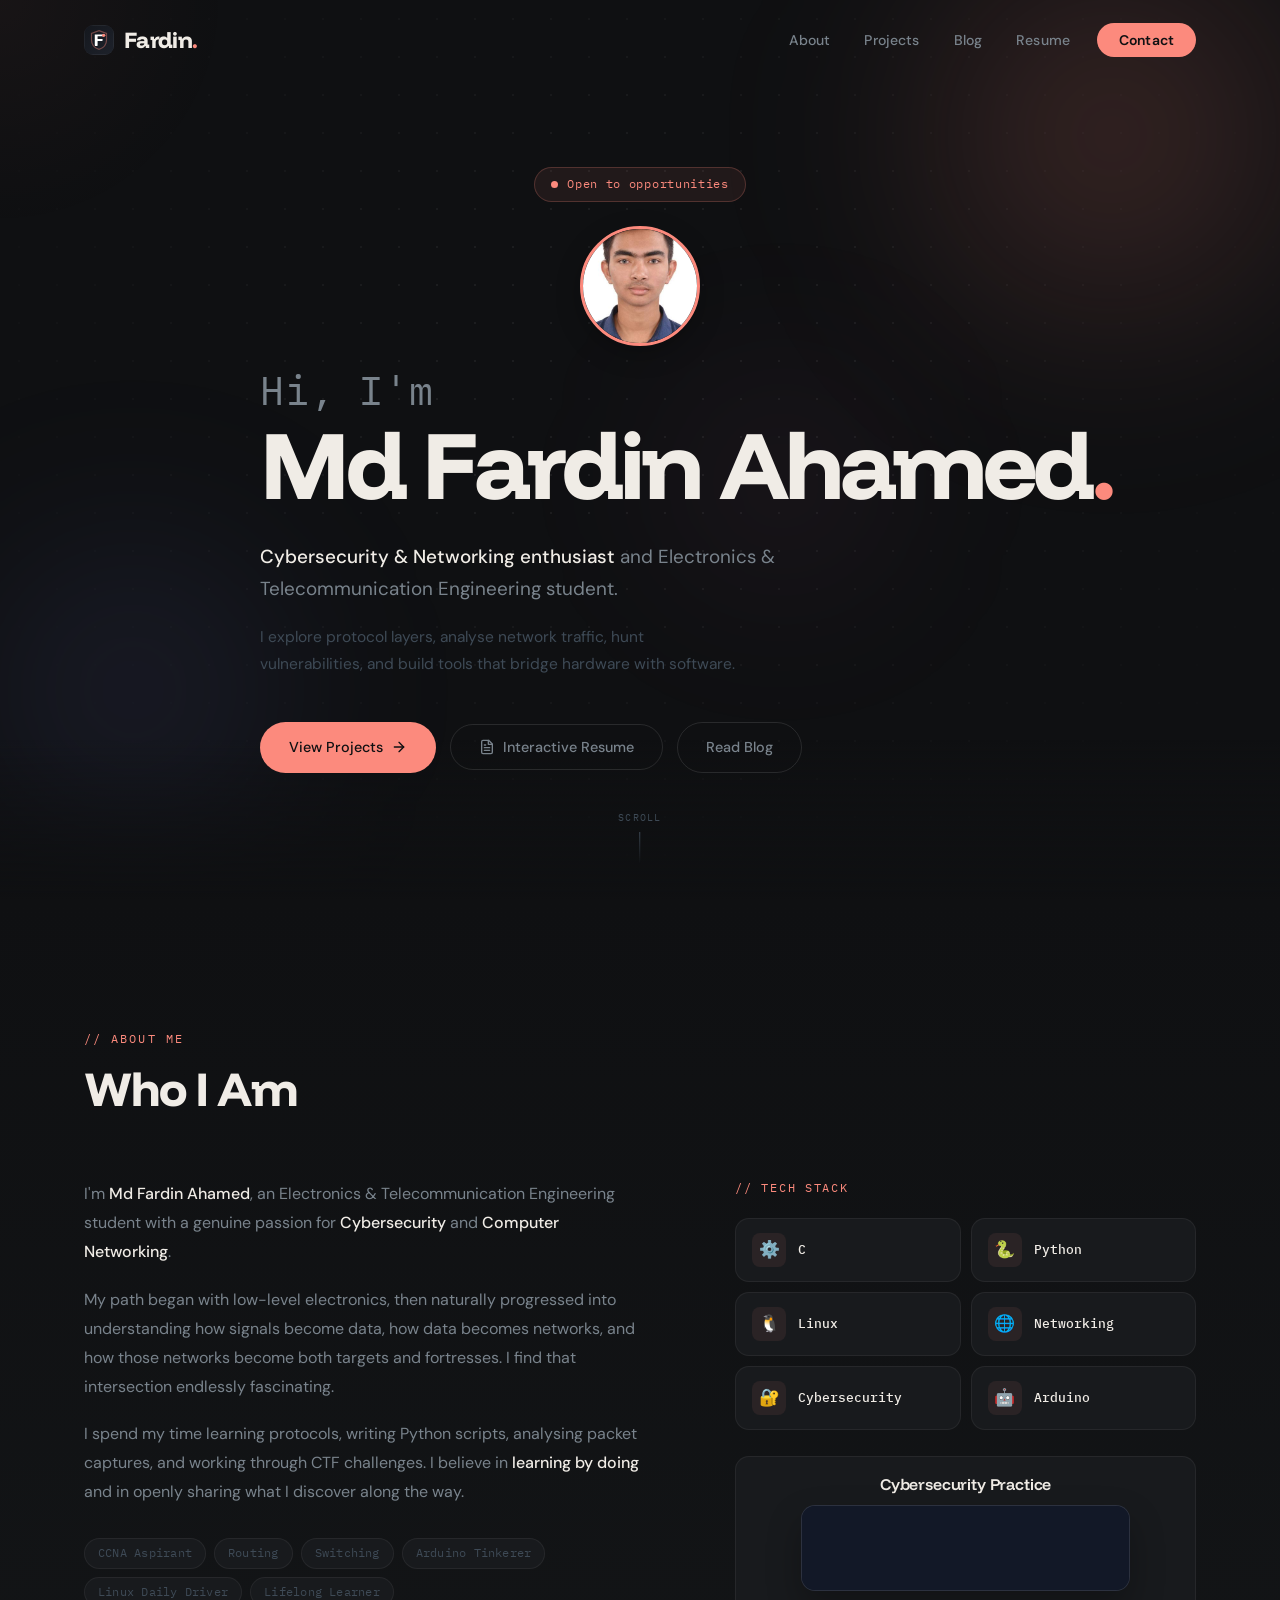
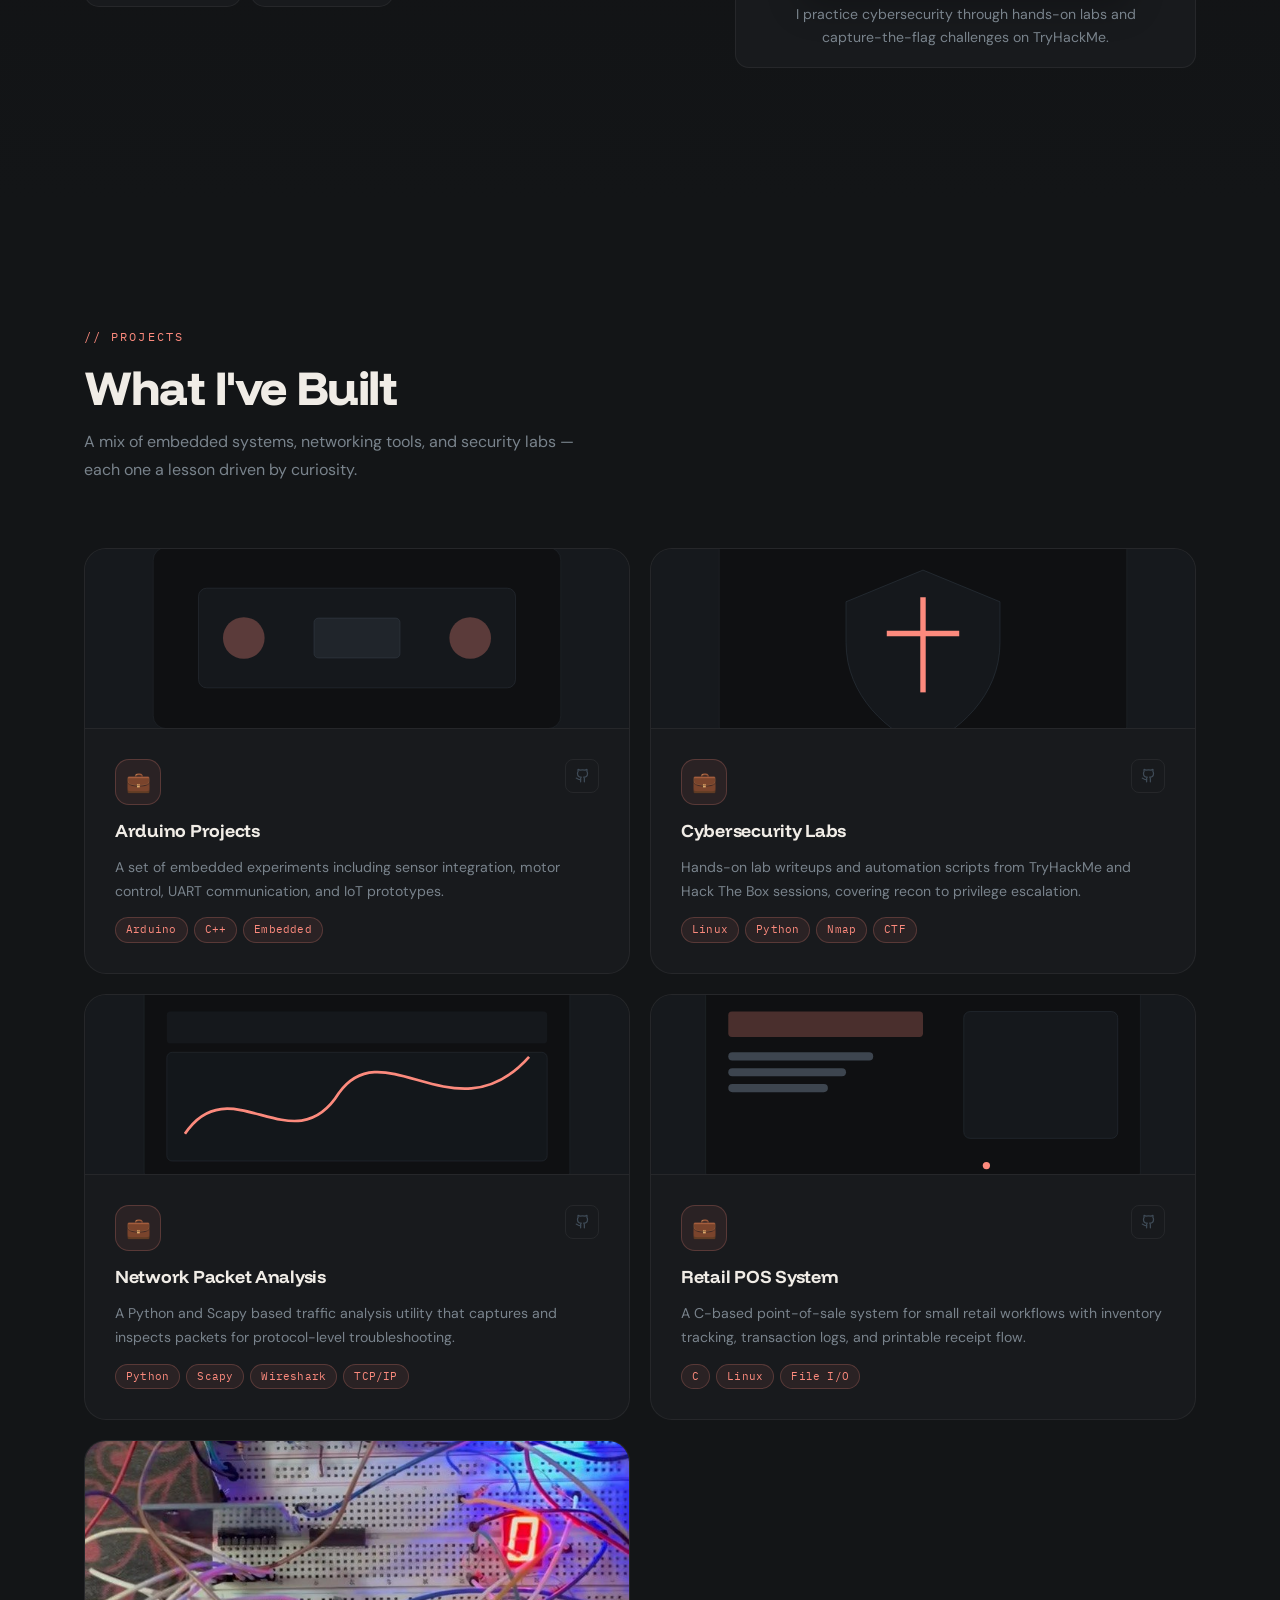
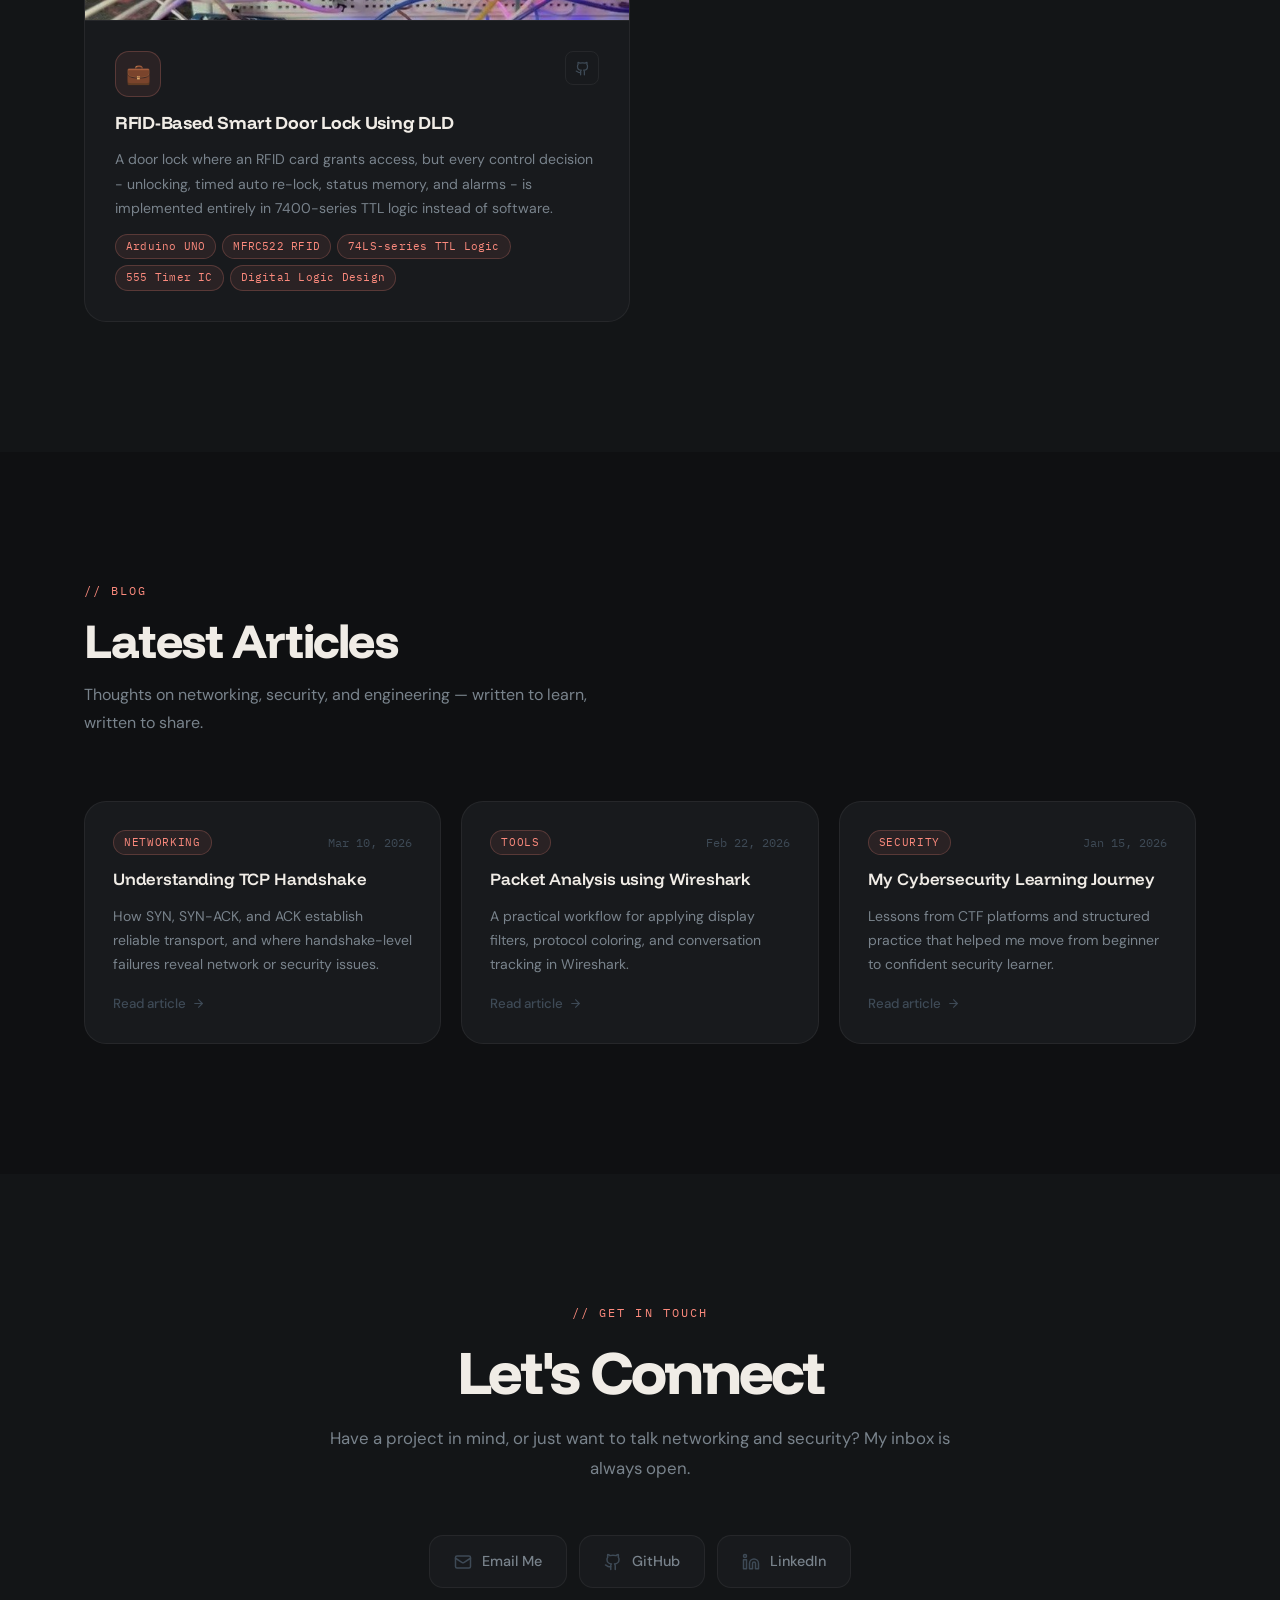
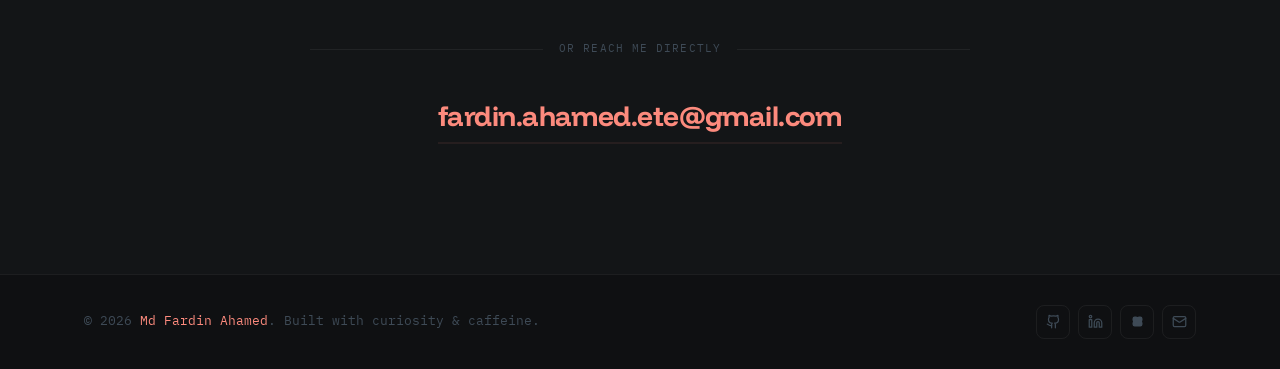
==== commit 9d5e3ada: "fix: update logo URL format, correct project technology spelling, and refine OAuth state validation" ====
--- a/index.html
+++ b/index.html
@@ -9,7 +9,6 @@
   <meta name="googlebot" content="index,follow,max-image-preview:large,max-snippet:-1,max-video-preview:-1" />
   <meta name="author" content="Md Fardin Ahamed" />
   <meta name="keywords" content="Md Fardin Ahamed, cybersecurity portfolio, networking projects, packet analysis, Wireshark, CTF, electronics engineering" />
-  <meta name="google-site-verification" content="REPLACE_WITH_YOUR_SEARCH_CONSOLE_VERIFICATION_TOKEN" />
 
   <!-- Open Graph -->
   <meta property="og:title"       content="Md Fardin Ahamed — Portfolio" />
@@ -608,7 +607,7 @@
                 <ul class="resume-contact-list" id="resume-cms-contact">
                   <li>
                     <svg width="14" height="14" viewBox="0 0 24 24" fill="none" stroke="currentColor" stroke-width="2" aria-hidden="true"><path d="M22 16.92v3a2 2 0 0 1-2.18 2 19.79 19.79 0 0 1-8.63-3.07 19.5 19.5 0 0 1-6-6 19.79 19.79 0 0 1-3.07-8.67A2 2 0 0 1 4.11 2h3a2 2 0 0 1 2 1.72 12.84 12.84 0 0 0 .7 2.81 2 2 0 0 1-.45 2.11L8.09 9.91a16 16 0 0 0 6 6l1.27-1.27a2 2 0 0 1 2.11-.45 12.84 12.84 0 0 0 2.81.7A2 2 0 0 1 22 16.92z"/></svg>
-                    +880 1782-998818
+                    +880 1308990042
                   </li>
                   <li>
                     <svg width="14" height="14" viewBox="0 0 24 24" fill="none" stroke="currentColor" stroke-width="2" aria-hidden="true"><path d="M4 4h16c1.1 0 2 .9 2 2v12c0 1.1-.9 2-2 2H4c-1.1 0-2-.9-2-2V6c0-1.1.9-2 2-2z"/><polyline points="22,6 12,13 2,6"/></svg>
@@ -720,7 +719,7 @@
       branch: 'main'
     };
   </script>
-  <script src="js/main.js?v=20260816_v16"></script>
+  <script src="js/main.js?v=20261012_v18"></script>
 
 </body>
 </html>
